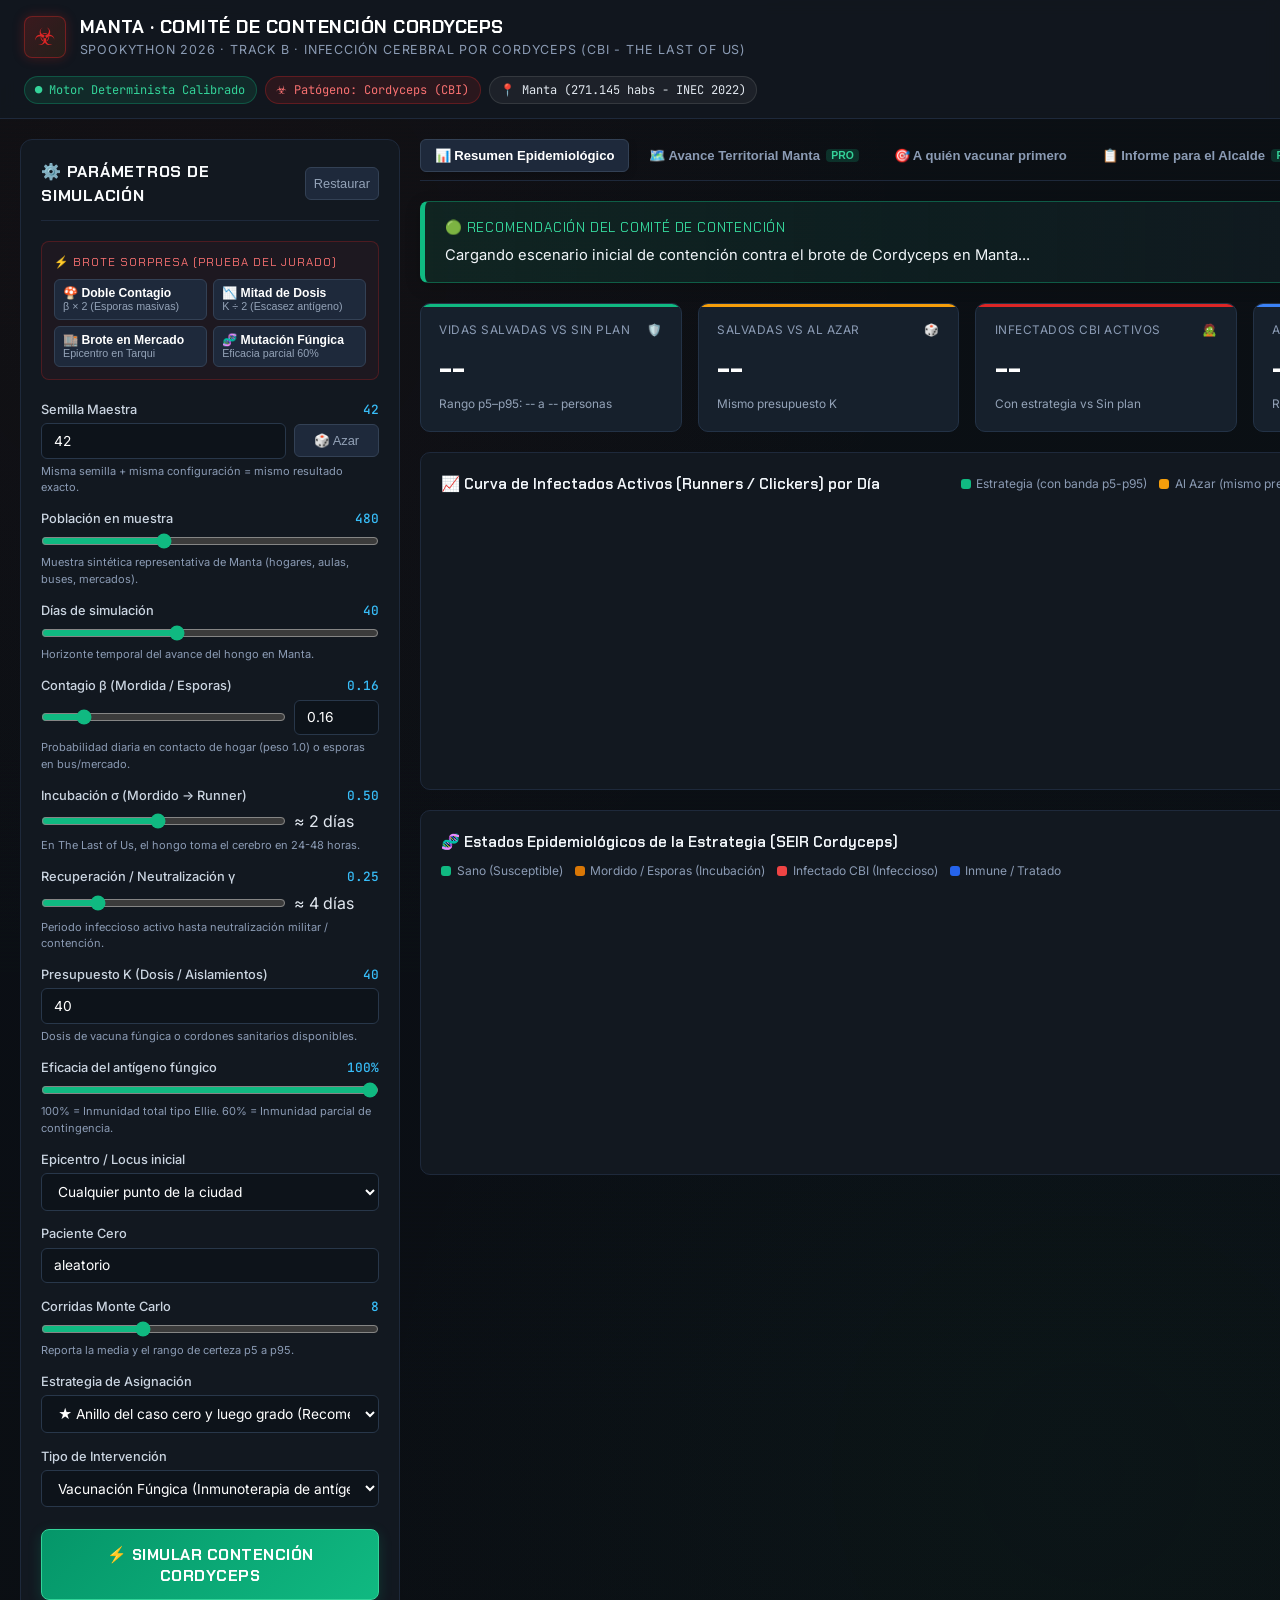
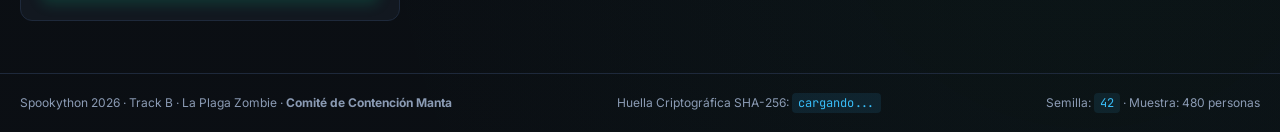
==== src/api/static/index.html @ 4b13400c "UI demo primera versión de UI sin conectar aws" ====
<!DOCTYPE html>
<html lang="es">
<head>
  <meta charset="UTF-8" />
  <meta name="viewport" content="width=device-width, initial-scale=1.0" />
  <title>Comité de Contención Manta — Infección por Cordyceps (The Last of Us)</title>
  <link rel="preconnect" href="https://fonts.googleapis.com">
  <link rel="preconnect" href="https://fonts.gstatic.com" crossorigin>
  <link href="https://fonts.googleapis.com/css2?family=Chakra+Petch:wght@400;600;700&family=Inter:wght@300;400;500;600;700&family=JetBrains+Mono:wght@400;600&display=swap" rel="stylesheet">
  <style>
    :root {
      --bg: #0b0f14;
      --panel: #121820;
      --panel-border: #1e293b;
      --card: #16202c;
      --card-border: #233246;
      --text: #e2e8f0;
      --text-muted: #8b9bb4;
      --accent: #10b981; /* Verde esmeralda de vidas salvadas */
      --accent-glow: rgba(16, 185, 129, 0.2);
      --cordyceps: #dc2626; /* Rojo infección / Clicker */
      --cordyceps-glow: rgba(220, 38, 38, 0.25);
      --spore: #d97706; /* Ámbar esporas / mordido */
      --spore-glow: rgba(217, 119, 6, 0.2);
      --immune: #2563eb; /* Azul inmune / vacuna */
      --gold: #f59e0b;
      --font-sans: 'Inter', -apple-system, BlinkMacSystemFont, 'Segoe UI', Roboto, sans-serif;
      --font-display: 'Chakra Petch', sans-serif;
      --font-mono: 'JetBrains Mono', monospace;
    }

    * { box-sizing: border-box; margin: 0; padding: 0; }
    body {
      background-color: var(--bg);
      color: var(--text);
      font-family: var(--font-sans);
      min-height: 100vh;
      line-height: 1.5;
      background-image: 
        radial-gradient(circle at 15% 15%, rgba(220, 38, 38, 0.04) 0%, transparent 40%),
        radial-gradient(circle at 85% 85%, rgba(16, 185, 129, 0.04) 0%, transparent 40%),
        linear-gradient(rgba(11, 15, 20, 0.95), rgba(11, 15, 20, 0.98)),
        repeating-linear-gradient(0deg, transparent, transparent 2px, rgba(0, 0, 0, 0.15) 2px, rgba(0, 0, 0, 0.15) 4px);
    }

    /* TOP HEADER */
    header.topbar {
      border-bottom: 1px solid var(--panel-border);
      background: rgba(18, 24, 32, 0.9);
      backdrop-filter: blur(8px);
      position: sticky;
      top: 0;
      z-index: 50;
      padding: 0.85rem 1.5rem;
      display: flex;
      flex-wrap: wrap;
      justify-content: space-between;
      align-items: center;
      gap: 1rem;
    }
    .brand {
      display: flex;
      align-items: center;
      gap: 0.85rem;
    }
    .biohazard-badge {
      width: 42px;
      height: 42px;
      background: linear-gradient(135deg, rgba(220, 38, 38, 0.2), rgba(217, 119, 6, 0.1));
      border: 1px solid rgba(220, 38, 38, 0.4);
      border-radius: 8px;
      display: grid;
      place-items: center;
      font-size: 1.5rem;
      color: var(--cordyceps);
      box-shadow: 0 0 12px var(--cordyceps-glow);
    }
    .brand-text h1 {
      font-family: var(--font-display);
      font-size: 1.15rem;
      font-weight: 700;
      letter-spacing: 0.5px;
      color: #fff;
      display: flex;
      align-items: center;
      gap: 0.5rem;
    }
    .brand-text p {
      font-size: 0.78rem;
      color: var(--text-muted);
      text-transform: uppercase;
      letter-spacing: 0.8px;
    }
    .status-tags {
      display: flex;
      gap: 0.5rem;
      align-items: center;
      flex-wrap: wrap;
    }
    .pill {
      font-size: 0.75rem;
      padding: 0.25rem 0.65rem;
      border-radius: 999px;
      background: rgba(255, 255, 255, 0.05);
      border: 1px solid rgba(255, 255, 255, 0.1);
      display: inline-flex;
      align-items: center;
      gap: 0.35rem;
      font-family: var(--font-mono);
    }
    .pill.green {
      background: rgba(16, 185, 129, 0.12);
      border-color: rgba(16, 185, 129, 0.3);
      color: #34d399;
    }
    .pill.red {
      background: rgba(220, 38, 38, 0.12);
      border-color: rgba(220, 38, 38, 0.3);
      color: #f87171;
    }

    /* MAIN APP LAYOUT */
    .app-container {
      max-width: 1540px;
      margin: 0 auto;
      padding: 1.25rem;
      display: grid;
      grid-template-columns: 380px 1fr;
      gap: 1.25rem;
    }
    @media (max-width: 1080px) {
      .app-container { grid-template-columns: 1fr; }
    }

    /* SIDEBAR CONTROLS */
    .sidebar {
      background: var(--panel);
      border: 1px solid var(--panel-border);
      border-radius: 12px;
      padding: 1.25rem;
      display: flex;
      flex-direction: column;
      gap: 1.25rem;
      height: fit-content;
    }
    .panel-header {
      border-bottom: 1px solid var(--panel-border);
      padding-bottom: 0.75rem;
      display: flex;
      justify-content: space-between;
      align-items: center;
    }
    .panel-header h2 {
      font-family: var(--font-display);
      font-size: 1rem;
      text-transform: uppercase;
      letter-spacing: 0.75px;
      color: #f8fafc;
      display: flex;
      align-items: center;
      gap: 0.4rem;
    }
    .surprise-box {
      background: rgba(220, 38, 38, 0.06);
      border: 1px solid rgba(220, 38, 38, 0.25);
      border-radius: 8px;
      padding: 0.75rem;
    }
    .surprise-title {
      font-size: 0.72rem;
      font-family: var(--font-display);
      text-transform: uppercase;
      letter-spacing: 1px;
      color: #f87171;
      margin-bottom: 0.5rem;
      display: flex;
      align-items: center;
      gap: 0.3rem;
    }
    .surprise-grid {
      display: grid;
      grid-template-columns: 1fr 1fr;
      gap: 0.4rem;
    }
    .btn-surprise {
      background: #1e293b;
      border: 1px solid #334155;
      color: #e2e8f0;
      font-size: 0.74rem;
      padding: 0.4rem 0.5rem;
      border-radius: 6px;
      cursor: pointer;
      text-align: left;
      transition: all 0.15s ease;
      display: flex;
      flex-direction: column;
    }
    .btn-surprise strong { color: #fff; font-size: 0.76rem; }
    .btn-surprise span { font-size: 0.67rem; color: #94a3b8; }
    .btn-surprise:hover {
      background: #334155;
      border-color: #f87171;
      transform: translateY(-1px);
    }

    /* FORM FIELDS */
    .field-group {
      display: flex;
      flex-direction: column;
      gap: 0.85rem;
    }
    .field {
      display: flex;
      flex-direction: column;
      gap: 0.25rem;
    }
    .field-label {
      display: flex;
      justify-content: space-between;
      font-size: 0.8rem;
      font-weight: 500;
      color: #cbd5e1;
    }
    .field-label .val {
      font-family: var(--font-mono);
      color: #38bdf8;
      font-size: 0.8rem;
    }
    .field input, .field select {
      background: #0d131a;
      border: 1px solid #28374a;
      color: #fff;
      padding: 0.55rem 0.75rem;
      border-radius: 6px;
      font-size: 0.86rem;
      outline: none;
      transition: border 0.15s ease;
      font-family: inherit;
    }
    .field input:focus, .field select:focus {
      border-color: #38bdf8;
      box-shadow: 0 0 0 2px rgba(56, 189, 248, 0.2);
    }
    .field input[type="range"] {
      padding: 0;
      accent-color: #10b981;
      cursor: pointer;
      background: transparent;
    }
    .field-hint {
      font-size: 0.69rem;
      color: var(--text-muted);
    }
    .row-inputs {
      display: grid;
      grid-template-columns: 1fr 85px;
      gap: 0.5rem;
      align-items: center;
    }

    /* ACTION BUTTONS */
    .actions-bar {
      display: flex;
      flex-direction: column;
      gap: 0.5rem;
      margin-top: 0.5rem;
    }
    .btn-primary {
      background: linear-gradient(135deg, #059669, #10b981);
      border: 1px solid #34d399;
      color: #fff;
      font-family: var(--font-display);
      font-weight: 700;
      font-size: 0.98rem;
      padding: 0.85rem;
      border-radius: 8px;
      cursor: pointer;
      display: flex;
      align-items: center;
      justify-content: center;
      gap: 0.5rem;
      box-shadow: 0 4px 14px var(--accent-glow);
      transition: all 0.2s ease;
      text-transform: uppercase;
      letter-spacing: 0.5px;
    }
    .btn-primary:hover:not(:disabled) {
      filter: brightness(1.1);
      transform: translateY(-1px);
    }
    .btn-primary:disabled {
      opacity: 0.6;
      cursor: not-allowed;
    }
    .btn-secondary {
      background: #1e293b;
      border: 1px solid #334155;
      color: #94a3b8;
      font-size: 0.8rem;
      padding: 0.5rem;
      border-radius: 6px;
      cursor: pointer;
      transition: all 0.15s ease;
    }
    .btn-secondary:hover { background: #334155; color: #fff; }

    /* DASHBOARD CONTENT */
    .dashboard {
      display: flex;
      flex-direction: column;
      gap: 1.25rem;
    }

    /* NAV TABS */
    .tab-bar {
      display: flex;
      gap: 0.35rem;
      border-bottom: 1px solid var(--panel-border);
      padding-bottom: 0.5rem;
      overflow-x: auto;
    }
    .tab-btn {
      background: transparent;
      border: 1px solid transparent;
      color: var(--text-muted);
      font-size: 0.82rem;
      font-weight: 600;
      padding: 0.5rem 0.85rem;
      border-radius: 6px;
      cursor: pointer;
      display: flex;
      align-items: center;
      gap: 0.4rem;
      transition: all 0.15s ease;
      white-space: nowrap;
    }
    .tab-btn:hover { color: #fff; background: rgba(255, 255, 255, 0.04); }
    .tab-btn.active {
      color: #fff;
      background: #1e293b;
      border-color: #334155;
      box-shadow: 0 2px 8px rgba(0, 0, 0, 0.2);
    }
    .badge-sub {
      background: rgba(16, 185, 129, 0.2);
      color: #34d399;
      font-size: 0.65rem;
      padding: 1px 5px;
      border-radius: 4px;
    }

    /* RECOMMENDATION BANNER */
    .recommendation-banner {
      background: linear-gradient(90deg, rgba(16, 185, 129, 0.12), rgba(18, 24, 32, 0.95));
      border: 1px solid rgba(16, 185, 129, 0.4);
      border-left: 5px solid #10b981;
      border-radius: 8px;
      padding: 1rem 1.25rem;
      display: flex;
      flex-direction: column;
      gap: 0.35rem;
      box-shadow: 0 4px 16px rgba(0, 0, 0, 0.2);
    }
    .recommendation-banner.warn {
      background: linear-gradient(90deg, rgba(220, 38, 38, 0.12), rgba(18, 24, 32, 0.95));
      border-color: rgba(220, 38, 38, 0.4);
      border-left-color: #dc2626;
    }
    .recommendation-banner .title {
      font-family: var(--font-display);
      font-size: 0.85rem;
      text-transform: uppercase;
      letter-spacing: 0.8px;
      color: #34d399;
      display: flex;
      align-items: center;
      gap: 0.4rem;
    }
    .recommendation-banner.warn .title { color: #f87171; }
    .recommendation-banner p { font-size: 0.92rem; color: #f1f5f9; }

    /* METRIC CARDS */
    .metrics-grid {
      display: grid;
      grid-template-columns: repeat(auto-fit, minmax(220px, 1fr));
      gap: 1rem;
    }
    .metric-card {
      background: var(--card);
      border: 1px solid var(--card-border);
      border-radius: 10px;
      padding: 1.15rem;
      display: flex;
      flex-direction: column;
      gap: 0.3rem;
      position: relative;
      overflow: hidden;
    }
    .metric-card::before {
      content: "";
      position: absolute;
      top: 0; left: 0; right: 0; height: 3px;
      background: #334155;
    }
    .metric-card.green::before { background: #10b981; }
    .metric-card.gold::before { background: #f59e0b; }
    .metric-card.red::before { background: #dc2626; }
    .metric-card.blue::before { background: #3b82f6; }

    .metric-label {
      font-size: 0.74rem;
      color: var(--text-muted);
      text-transform: uppercase;
      letter-spacing: 0.5px;
      display: flex;
      justify-content: space-between;
    }
    .metric-value {
      font-family: var(--font-display);
      font-size: 1.95rem;
      font-weight: 700;
      color: #fff;
    }
    .metric-sub {
      font-size: 0.74rem;
      color: #94a3b8;
      line-height: 1.4;
    }

    /* CHARTS CONTAINER */
    .chart-panel {
      background: var(--panel);
      border: 1px solid var(--panel-border);
      border-radius: 10px;
      padding: 1.25rem;
      display: flex;
      flex-direction: column;
      gap: 0.85rem;
    }
    .chart-header {
      display: flex;
      justify-content: space-between;
      align-items: center;
      flex-wrap: wrap;
      gap: 0.5rem;
    }
    .chart-title {
      font-family: var(--font-display);
      font-size: 0.95rem;
      font-weight: 600;
      color: #f1f5f9;
      display: flex;
      align-items: center;
      gap: 0.4rem;
    }
    .chart-legend {
      display: flex;
      gap: 0.75rem;
      flex-wrap: wrap;
    }
    .legend-item {
      display: flex;
      align-items: center;
      gap: 0.35rem;
      font-size: 0.75rem;
      color: var(--text-muted);
    }
    .legend-dot {
      width: 10px;
      height: 10px;
      border-radius: 3px;
    }
    .chart-svg-wrap {
      width: 100%;
      height: 260px;
      position: relative;
    }
    svg.epidemic-chart {
      width: 100%;
      height: 100%;
      overflow: visible;
    }

    /* TERRITORIAL MANTA MAP (NIVEL PRO) */
    .territory-grid {
      display: grid;
      grid-template-columns: repeat(auto-fit, minmax(180px, 1fr));
      gap: 0.85rem;
    }
    .barrio-card {
      background: var(--card);
      border: 1px solid var(--card-border);
      border-radius: 8px;
      padding: 0.9rem;
      display: flex;
      flex-direction: column;
      gap: 0.4rem;
      transition: border 0.15s ease;
    }
    .barrio-card.focus {
      border-color: #ef4444;
      background: linear-gradient(135deg, rgba(220, 38, 38, 0.08), var(--card));
    }
    .barrio-name {
      font-family: var(--font-display);
      font-size: 0.95rem;
      font-weight: 700;
      color: #fff;
      display: flex;
      justify-content: space-between;
      align-items: center;
    }
    .risk-badge {
      font-size: 0.65rem;
      padding: 2px 6px;
      border-radius: 4px;
      font-weight: 700;
      text-transform: uppercase;
    }
    .risk-badge.Controlado { background: rgba(16, 185, 129, 0.2); color: #34d399; }
    .risk-badge.Alerta { background: rgba(245, 158, 11, 0.2); color: #fbbf24; }
    .risk-badge.Crítico { background: rgba(220, 38, 38, 0.25); color: #f87171; }
    .barrio-stats {
      font-size: 0.75rem;
      color: var(--text-muted);
      display: flex;
      flex-direction: column;
      gap: 0.2rem;
    }
    .barrio-stats strong { color: #f1f5f9; }

    /* TABLE */
    .table-panel {
      background: var(--panel);
      border: 1px solid var(--panel-border);
      border-radius: 10px;
      padding: 1.25rem;
      overflow-x: auto;
    }
    table.data-table {
      width: 100%;
      border-collapse: collapse;
      font-size: 0.82rem;
      text-align: left;
    }
    table.data-table th {
      padding: 0.6rem 0.75rem;
      color: var(--text-muted);
      border-bottom: 1px solid var(--panel-border);
      font-weight: 600;
      text-transform: uppercase;
      font-size: 0.7rem;
      letter-spacing: 0.5px;
    }
    table.data-table td {
      padding: 0.6rem 0.75rem;
      border-bottom: 1px solid #1a2533;
      color: #cbd5e1;
    }
    table.data-table tr:hover td {
      background: rgba(255, 255, 255, 0.02);
    }
    .badge-role {
      font-size: 0.7rem;
      padding: 2px 7px;
      border-radius: 4px;
      background: #1e293b;
      color: #94a3b8;
    }
    .badge-role.Comerciante { background: rgba(245, 158, 11, 0.15); color: #fbbf24; }
    .badge-role.Estudiante { background: rgba(59, 130, 246, 0.15); color: #60a5fa; }

    /* EXECUTIVE REPORT MEMO (NIVEL PRO) */
    .memo-card {
      background: #0f172a;
      border: 1px solid #334155;
      border-radius: 10px;
      padding: 1.5rem;
      font-family: var(--font-sans);
      display: flex;
      flex-direction: column;
      gap: 1.25rem;
      color: #e2e8f0;
      position: relative;
    }
    .memo-header {
      border-bottom: 2px solid #1e293b;
      padding-bottom: 1rem;
      display: flex;
      justify-content: space-between;
      align-items: flex-start;
      flex-wrap: wrap;
      gap: 1rem;
    }
    .memo-title h3 {
      font-family: var(--font-display);
      font-size: 1.25rem;
      color: #f8fafc;
      letter-spacing: 0.5px;
    }
    .memo-title p {
      font-size: 0.8rem;
      color: #94a3b8;
    }
    .memo-actions {
      display: flex;
      gap: 0.5rem;
    }
    .btn-memo {
      background: #1e293b;
      border: 1px solid #475569;
      color: #f1f5f9;
      font-size: 0.78rem;
      padding: 0.45rem 0.75rem;
      border-radius: 6px;
      cursor: pointer;
      display: inline-flex;
      align-items: center;
      gap: 0.35rem;
      transition: background 0.15s ease;
    }
    .btn-memo:hover { background: #334155; }
    .memo-section {
      display: flex;
      flex-direction: column;
      gap: 0.35rem;
    }
    .memo-section h4 {
      font-size: 0.78rem;
      text-transform: uppercase;
      letter-spacing: 0.8px;
      color: #38bdf8;
      font-weight: 700;
    }
    .memo-section p, .memo-section li {
      font-size: 0.88rem;
      color: #cbd5e1;
      line-height: 1.6;
    }
    .memo-section ul {
      padding-left: 1.25rem;
      display: flex;
      flex-direction: column;
      gap: 0.35rem;
    }

    /* FOOTER */
    footer.app-footer {
      border-top: 1px solid var(--panel-border);
      padding: 1.25rem;
      margin-top: 2rem;
      font-size: 0.75rem;
      color: var(--text-muted);
      display: flex;
      justify-content: space-between;
      flex-wrap: wrap;
      gap: 1rem;
      align-items: center;
    }
    .mono-hash {
      font-family: var(--font-mono);
      color: #38bdf8;
      background: rgba(56, 189, 248, 0.1);
      padding: 2px 6px;
      border-radius: 4px;
    }

    /* LOADING SPINNER */
    .spinner {
      display: inline-block;
      width: 16px;
      height: 16px;
      border: 2px solid rgba(255, 255, 255, 0.3);
      border-radius: 50%;
      border-top-color: #fff;
      animation: spin 0.8s linear infinite;
    }
    @keyframes spin { to { transform: rotate(360deg); } }

    .toast {
      position: fixed;
      bottom: 20px;
      right: 20px;
      background: #10b981;
      color: #fff;
      font-size: 0.82rem;
      padding: 0.6rem 1rem;
      border-radius: 6px;
      box-shadow: 0 4px 12px rgba(0,0,0,0.3);
      z-index: 100;
      opacity: 0;
      transform: translateY(10px);
      transition: all 0.25s ease;
      pointer-events: none;
    }
    .toast.show {
      opacity: 1;
      transform: translateY(0);
    }
  </style>
</head>
<body>

  <!-- TOP BAR -->
  <header class="topbar">
    <div class="brand">
      <div class="biohazard-badge">☣</div>
      <div class="brand-text">
        <h1>MANTA · COMITÉ DE CONTENCIÓN CORDYCEPS</h1>
        <p>Spookython 2026 · Track B · Infección Cerebral por Cordyceps (CBI - The Last of Us)</p>
      </div>
    </div>
    <div class="status-tags">
      <span class="pill green">● Motor Determinista Calibrado</span>
      <span class="pill red">☣ Patógeno: Cordyceps (CBI)</span>
      <span class="pill">📍 Manta (271.145 habs - INEC 2022)</span>
    </div>
  </header>

  <!-- APP CONTAINER -->
  <main class="app-container">

    <!-- SIDEBAR FORM -->
    <aside class="sidebar">
      <div class="panel-header">
        <h2>⚙️ Parámetros de Simulación</h2>
        <button type="button" class="btn-secondary" id="btn-reset" title="Restaurar parámetros iniciales">Restaurar</button>
      </div>

      <!-- SURPRISE PRESETS -->
      <div class="surprise-box">
        <div class="surprise-title">⚡ Brote Sorpresa (Prueba del Jurado)</div>
        <div class="surprise-grid">
          <button type="button" class="btn-surprise" onclick="applySurprise('doble')">
            <strong>🍄 Doble Contagio</strong>
            <span>β × 2 (Esporas masivas)</span>
          </button>
          <button type="button" class="btn-surprise" onclick="applySurprise('mitad')">
            <strong>📉 Mitad de Dosis</strong>
            <span>K ÷ 2 (Escasez antígeno)</span>
          </button>
          <button type="button" class="btn-surprise" onclick="applySurprise('mercado')">
            <strong>🏬 Brote en Mercado</strong>
            <span>Epicentro en Tarqui</span>
          </button>
          <button type="button" class="btn-surprise" onclick="applySurprise('eficacia')">
            <strong>🧬 Mutación Fúngica</strong>
            <span>Eficacia parcial 60%</span>
          </button>
        </div>
      </div>

      <!-- FORM FIELDS -->
      <form id="sim-form" class="field-group">
        <div class="field">
          <div class="field-label">
            <span>Semilla Maestra</span>
            <span class="val" id="val-seed">42</span>
          </div>
          <div class="row-inputs">
            <input type="number" id="input-seed" min="0" max="2147483647" value="42" required />
            <button type="button" class="btn-secondary" onclick="randomSeed()">🎲 Azar</button>
          </div>
          <span class="field-hint">Misma semilla + misma configuración = mismo resultado exacto.</span>
        </div>

        <div class="field">
          <div class="field-label">
            <span>Población en muestra</span>
            <span class="val" id="val-pop">480</span>
          </div>
          <input type="range" id="input-pop" min="80" max="1200" step="20" value="480" />
          <span class="field-hint">Muestra sintética representativa de Manta (hogares, aulas, buses, mercados).</span>
        </div>

        <div class="field">
          <div class="field-label">
            <span>Días de simulación</span>
            <span class="val" id="val-days">40</span>
          </div>
          <input type="range" id="input-days" min="7" max="90" step="1" value="40" />
          <span class="field-hint">Horizonte temporal del avance del hongo en Manta.</span>
        </div>

        <div class="field">
          <div class="field-label">
            <span>Contagio β (Mordida / Esporas)</span>
            <span class="val" id="val-beta">0.16</span>
          </div>
          <div class="row-inputs">
            <input type="range" id="input-beta" min="0.01" max="1.0" step="0.01" value="0.16" />
            <input type="number" id="num-beta" min="0.01" max="1.0" step="0.01" value="0.16" />
          </div>
          <span class="field-hint">Probabilidad diaria en contacto de hogar (peso 1.0) o esporas en bus/mercado.</span>
        </div>

        <div class="field">
          <div class="field-label">
            <span>Incubación σ (Mordido → Runner)</span>
            <span class="val" id="val-sigma">0.50</span>
          </div>
          <div class="row-inputs">
            <input type="range" id="input-sigma" min="0.05" max="1.0" step="0.05" value="0.50" />
            <span class="val" id="calc-incub">≈ 2 días</span>
          </div>
          <span class="field-hint">En The Last of Us, el hongo toma el cerebro en 24-48 horas.</span>
        </div>

        <div class="field">
          <div class="field-label">
            <span>Recuperación / Neutralización γ</span>
            <span class="val" id="val-gamma">0.25</span>
          </div>
          <div class="row-inputs">
            <input type="range" id="input-gamma" min="0.05" max="1.0" step="0.05" value="0.25" />
            <span class="val" id="calc-recup">≈ 4 días</span>
          </div>
          <span class="field-hint">Periodo infeccioso activo hasta neutralización militar / contención.</span>
        </div>

        <div class="field">
          <div class="field-label">
            <span>Presupuesto K (Dosis / Aislamientos)</span>
            <span class="val" id="val-k">40</span>
          </div>
          <input type="number" id="input-k" min="0" max="1200" value="40" />
          <span class="field-hint">Dosis de vacuna fúngica o cordones sanitarios disponibles.</span>
        </div>

        <div class="field">
          <div class="field-label">
            <span>Eficacia del antígeno fúngico</span>
            <span class="val" id="val-efficacy">100%</span>
          </div>
          <input type="range" id="input-efficacy" min="0" max="1.0" step="0.05" value="1.0" />
          <span class="field-hint">100% = Inmunidad total tipo Ellie. 60% = Inmunidad parcial de contingencia.</span>
        </div>

        <div class="field">
          <div class="field-label"><span>Epicentro / Locus inicial</span></div>
          <select id="select-locus">
            <option value="cualquiera">Cualquier punto de la ciudad</option>
            <option value="mercado">Mercado de Tarqui / Los Esteros (Hub comercial)</option>
            <option value="bus">Línea de Bus interparroquial</option>
            <option value="colegio">Unidad Educativa (UE Manta / Tarqui)</option>
            <option value="hogar">Contacto intrafamiliar en un hogar</option>
          </select>
        </div>

        <div class="field">
          <div class="field-label"><span>Paciente Cero</span></div>
          <input type="text" id="input-pz" value="aleatorio" placeholder="aleatorio o ID numérico" />
        </div>

        <div class="field">
          <div class="field-label">
            <span>Corridas Monte Carlo</span>
            <span class="val" id="val-runs">8</span>
          </div>
          <input type="range" id="input-runs" min="1" max="25" step="1" value="8" />
          <span class="field-hint">Reporta la media y el rango de certeza p5 a p95.</span>
        </div>

        <div class="field">
          <div class="field-label"><span>Estrategia de Asignación</span></div>
          <select id="select-criterio">
            <option value="anillo">★ Anillo del caso cero y luego grado (Recomendada)</option>
            <option value="degree">Mayor grado (Comerciantes y conectores clave)</option>
            <option value="puentes">Puentes de transporte y escuelas</option>
            <option value="betweenness">Intermediación (Rutas críticas de paso)</option>
          </select>
        </div>

        <div class="field">
          <div class="field-label"><span>Tipo de Intervención</span></div>
          <select id="select-intervention">
            <option value="vacuna">Vacunación Fúngica (Inmunoterapia de antígeno)</option>
            <option value="cuarentena">Cuarentena ZQ (Cierre de buses, escuelas y mercados)</option>
          </select>
        </div>

        <div class="actions-bar">
          <button type="submit" class="btn-primary" id="btn-submit">
            <span id="btn-text">⚡ Simular Contención Cordyceps</span>
          </button>
        </div>
      </form>
    </aside>

    <!-- DASHBOARD DISPLAY -->
    <section class="dashboard">

      <!-- TABS -->
      <nav class="tab-bar">
        <button class="tab-btn active" onclick="switchTab('tab-kpis')">📊 Resumen Epidemiológico</button>
        <button class="tab-btn" onclick="switchTab('tab-territorial')">🗺️ Avance Territorial Manta <span class="badge-sub">PRO</span></button>
        <button class="tab-btn" onclick="switchTab('tab-priority')">🎯 A quién vacunar primero</button>
        <button class="tab-btn" onclick="switchTab('tab-memo')">📋 Informe para el Alcalde <span class="badge-sub">PRO</span></button>
        <button class="tab-btn" onclick="switchTab('tab-lore')">☣ Biología del Cordyceps</button>
      </nav>

      <!-- RECOMMENDATION BANNER -->
      <div id="recommendation-banner" class="recommendation-banner">
        <div class="title" id="rec-title">🟢 Recomendación del Comité de Contención</div>
        <p id="rec-text">Cargando escenario inicial de contención contra el brote de Cordyceps en Manta...</p>
      </div>

      <!-- TAB 1: KPIS & CHARTS -->
      <div id="tab-kpis" class="tab-content" style="display: flex; flex-direction: column; gap: 1.25rem;">
        
        <!-- 4 IMPACT CARDS -->
        <div class="metrics-grid">
          <div class="metric-card green">
            <div class="metric-label">
              <span>Vidas Salvadas vs Sin Plan</span>
              <span>🛡️</span>
            </div>
            <div class="metric-value" id="kpi-saved-none">--</div>
            <div class="metric-sub" id="kpi-saved-none-sub">Rango p5–p95: -- a -- personas</div>
          </div>

          <div class="metric-card gold">
            <div class="metric-label">
              <span>Salvadas vs Al Azar</span>
              <span>🎲</span>
            </div>
            <div class="metric-value" id="kpi-saved-random">--</div>
            <div class="metric-sub" id="kpi-saved-random-sub">Mismo presupuesto K</div>
          </div>

          <div class="metric-card red">
            <div class="metric-label">
              <span>Infectados CBI Activos</span>
              <span>🧟</span>
            </div>
            <div class="metric-value" id="kpi-attack">--</div>
            <div class="metric-sub" id="kpi-attack-sub">Con estrategia vs Sin plan</div>
          </div>

          <div class="metric-card blue">
            <div class="metric-label">
              <span>Ahorro Económico Neto</span>
              <span>💰</span>
            </div>
            <div class="metric-value" id="kpi-savings">--</div>
            <div class="metric-sub" id="kpi-savings-sub">ROI estimado: --x inversión</div>
          </div>
        </div>

        <!-- MAIN CHART: ZOMBIES / CLICKERS PER DAY -->
        <div class="chart-panel">
          <div class="chart-header">
            <div class="chart-title">
              <span>📈 Curva de Infectados Activos (Runners / Clickers) por Día</span>
            </div>
            <div class="chart-legend" id="chart-legend-infected">
              <div class="legend-item"><span class="legend-dot" style="background:#10b981;"></span> Estrategia (con banda p5-p95)</div>
              <div class="legend-item"><span class="legend-dot" style="background:#f59e0b;"></span> Al Azar (mismo presupuesto)</div>
              <div class="legend-item"><span class="legend-dot" style="background:#ef4444;"></span> Sin Intervención (libre)</div>
            </div>
          </div>
          <div class="chart-svg-wrap">
            <svg id="svg-infected-curve" class="epidemic-chart" viewBox="0 0 800 240" preserveAspectRatio="none"></svg>
          </div>
        </div>

        <!-- SEIR STATE EVOLUTION -->
        <div class="chart-panel">
          <div class="chart-header">
            <div class="chart-title">
              <span>🧬 Estados Epidemiológicos de la Estrategia (SEIR Cordyceps)</span>
            </div>
            <div class="chart-legend">
              <div class="legend-item"><span class="legend-dot" style="background:#10b981;"></span> Sano (Susceptible)</div>
              <div class="legend-item"><span class="legend-dot" style="background:#d97706;"></span> Mordido / Esporas (Incubación)</div>
              <div class="legend-item"><span class="legend-dot" style="background:#ef4444;"></span> Infectado CBI (Infeccioso)</div>
              <div class="legend-item"><span class="legend-dot" style="background:#2563eb;"></span> Inmune / Tratado</div>
            </div>
          </div>
          <div class="chart-svg-wrap">
            <svg id="svg-seir-curve" class="epidemic-chart" viewBox="0 0 800 240" preserveAspectRatio="none"></svg>
          </div>
        </div>
      </div>

      <!-- TAB 2: TERRITORIAL MANTA MAP (NIVEL PRO) -->
      <div id="tab-territorial" class="tab-content" style="display: none; flex-direction: column; gap: 1.25rem;">
        <div class="chart-panel">
          <div class="chart-header">
            <div class="chart-title">
              <span>🗺️ Avance Territorial del Cordyceps en las 5 Parroquias de Manta</span>
            </div>
            <span class="pill green">Datos Censo INEC Manta 2022</span>
          </div>
          <p style="font-size: 0.82rem; color: #94a3b8;">
            El cantón Manta se subdivide en 5 parroquias modeladas. La estrategia de contención prioriza cortar los puentes comerciales que conectan el Mercado de Tarqui con Manta Centro y las parroquias periféricas.
          </p>

          <div class="territory-grid" id="territory-grid">
            <!-- Rendered by JS -->
          </div>
        </div>

        <div class="chart-panel">
          <div class="chart-header">
            <div class="chart-title">
              <span>📊 Casos de Cordyceps por Parroquia: Estrategia vs Inacción</span>
            </div>
          </div>
          <div class="chart-svg-wrap" style="height: 220px;">
            <svg id="svg-territory-bars" class="epidemic-chart" viewBox="0 0 800 220" preserveAspectRatio="none"></svg>
          </div>
        </div>
      </div>

      <!-- TAB 3: A QUIÉN VACUNAR PRIMERO -->
      <div id="tab-priority" class="tab-content" style="display: none; flex-direction: column; gap: 1.25rem;">
        <div class="table-panel">
          <div class="panel-header" style="margin-bottom: 0.75rem;">
            <h2>🎯 Lista de Asignación Prioritaria de Antígeno (Corrida 1)</h2>
            <span class="pill green">✔ 0 personas infectadas o inmunes asignadas</span>
          </div>
          <p style="font-size: 0.8rem; color: #94a3b8; margin-bottom: 1rem;">
            Se protege primero a los contactos directos del paciente cero (hogar y aula/bus) para ahogar el brote. Las dosis restantes se asignan a los comerciantes y hubs de mayor grado que actúan como superpropagadores en Manta.
          </p>
          <table class="data-table">
            <thead>
              <tr>
                <th>ID</th>
                <th>Rol</th>
                <th>Parroquia</th>
                <th>Hogar</th>
                <th>Foco de Mezcla</th>
                <th>Grado (Conexiones)</th>
                <th>Prioridad Asignada</th>
              </tr>
            </thead>
            <tbody id="priority-tbody">
              <!-- Rendered by JS -->
            </tbody>
          </table>
        </div>
      </div>

      <!-- TAB 4: INFORME EJECUTIVO PARA EL ALCALDE (NIVEL PRO) -->
      <div id="tab-memo" class="tab-content" style="display: none;">
        <div class="memo-card">
          <div class="memo-header">
            <div class="memo-title">
              <h3>MEMORANDO OFICIAL: ALCALDÍA DE MANTA</h3>
              <p>Comité Cantonal de Operaciones de Emergencia (COE) · Protocolo de Bioseguridad CBI</p>
            </div>
            <div class="memo-actions">
              <button type="button" class="btn-memo" onclick="copyMemo()">📋 Copiar Texto</button>
              <button type="button" class="btn-memo" onclick="window.print()">🖨️ Imprimir Dictamen</button>
            </div>
          </div>

          <div class="memo-section">
            <h4>1. Destinatario y Objeto</h4>
            <p><strong id="memo-destinatario">Alcalde del Cantón Manta y Miembros del COE Cantonal</strong></p>
            <p><span style="color:#94a3b8;">Asunto:</span> <strong id="memo-asunto">Plan de Respuesta Inmediata ante el Brote de Cordyceps (CBI)</strong></p>
          </div>

          <div class="memo-section">
            <h4>2. Diagnóstico Epidemiológico en Territorio</h4>
            <p id="memo-diagnostico">--</p>
          </div>

          <div class="memo-section">
            <h4>3. Evaluación de Impacto y Vidas Salvadas</h4>
            <p id="memo-impacto">--</p>
          </div>

          <div class="memo-section">
            <h4>4. Análisis de Costo-Beneficio y Presupuesto Municipal</h4>
            <p id="memo-financiero">--</p>
          </div>

          <div class="memo-section">
            <h4>5. Directrices Operativas Inmediatas</h4>
            <ul id="memo-directrices">
              <!-- Rendered by JS -->
            </ul>
          </div>

          <div class="memo-section">
            <h4>6. Conclusión Técnica del Comité</h4>
            <p id="memo-conclusion">--</p>
          </div>
        </div>
      </div>

      <!-- TAB 5: LORE & JUSTIFICACIÓN CORDYCEPS -->
      <div id="tab-lore" class="tab-content" style="display: none; flex-direction: column; gap: 1.25rem;">
        <div class="chart-panel">
          <div class="chart-header">
            <div class="chart-title">
              <span>☣ Ficha Biológica: Infección Cerebral por Cordyceps (The Last of Us - CBI)</span>
            </div>
          </div>
          <div style="font-size: 0.86rem; color: #cbd5e1; display: flex; flex-direction: column; gap: 0.75rem; line-height: 1.6;">
            <p>
              <strong>El Patógeno:</strong> Se trata de una mutación del hongo <em>Ophiocordyceps unilateralis</em> adaptada a mamíferos. A diferencia de un virus común, el hongo crece físicamente alrededor del sistema nervioso central del huésped hasta tomar el control de sus funciones motoras y de supervivencia.
            </p>
            <p>
              <strong>Vectores en el Cantón Manta:</strong> 
              En la ciudad de Manta, la propagación se da por dos mecanismos modelados en el grafo:
            </p>
            <ul style="padding-left: 1.5rem; display: flex; flex-direction: column; gap: 0.35rem;">
              <li><strong>Mordeduras y Arañazos (Contacto directísimo):</strong> Peso 1.0 en hogares. Cuando un miembro de la familia es mordido, el contacto estrecho genera el contagio primario.</li>
              <li><strong>Esporas Fúngicas en Espacios Cerrados:</strong> Peso ajustado en buses urbanos de Manta, aulas cerradas de colegios (UE Manta, Tarqui) y bodegas densas del Mercado Central y de Tarqui.</li>
            </ul>
            <p>
              <strong>Cronología de Infección (Parámetros Calibrados):</strong>
            </p>
            <ul style="padding-left: 1.5rem; display: flex; flex-direction: column; gap: 0.35rem;">
              <li><strong>Fase Latente (Mordido / Esporas, σ = 0.50):</strong> El hongo se expande hacia el cerebro durante ~2 días sin manifestaciones agresivas externas aún (no infeccioso).</li>
              <li><strong>Fase Activa (Runners / Clickers, γ = 0.25):</strong> El sujeto pierde la conciencia humana, ataca frenéticamente y expulsa esporas durante una media de ~4 días hasta su neutralización o aislamiento por fuerzas del Comité.</li>
              <li><strong>Inmunoterapia / Vacunación Fúngica:</strong> Sintetizada a partir de anticuerpos y antígenos fúngicos (similar a la inmunidad de Ellie). Administrada el Día 0 a las personas sanas del anillo de contacto, previniendo la fijación del micelio cerebral.</li>
            </ul>
            <p>
              <strong>Por qué la estrategia en anillo supera al azar:</strong>
              El hongo Cordyceps se mueve por cadenas de proximidad. Vacunar al azar deja desprotegido el núcleo familiar del infectado, permitiendo que el brote escape hacia el mercado de Tarqui. El algoritmo de anillo y grado sella primero a la familia y a los contactos inmediatos del paciente cero, extinguiendo el foco antes de que genere esporas masivas.
            </p>
          </div>
        </div>
      </div>

    </section>
  </main>

  <!-- TOAST NOTIFICATION -->
  <div id="toast" class="toast">Mensaje</div>

  <!-- APP FOOTER -->
  <footer class="app-footer">
    <div>
      <span>Spookython 2026 · Track B · La Plaga Zombie · </span>
      <strong>Comité de Contención Manta</strong>
    </div>
    <div>
      <span>Huella Criptográfica SHA-256: </span>
      <span class="mono-hash" id="footer-huella">cargando...</span>
    </div>
    <div>
      <span>Semilla: <span class="mono-hash" id="footer-seed">42</span> · Muestra: <span id="footer-pop">480</span> personas</span>
    </div>
  </footer>

  <!-- JAVASCRIPT LOGIC -->
  <script>
    let currentResult = null;
    let loading = false;

    const DOM = {
      form: document.getElementById('sim-form'),
      btnSubmit: document.getElementById('btn-submit'),
      btnText: document.getElementById('btn-text'),
      btnReset: document.getElementById('btn-reset'),
      toast: document.getElementById('toast'),

      // Inputs
      seed: document.getElementById('input-seed'),
      valSeed: document.getElementById('val-seed'),
      pop: document.getElementById('input-pop'),
      valPop: document.getElementById('val-pop'),
      days: document.getElementById('input-days'),
      valDays: document.getElementById('val-days'),
      beta: document.getElementById('input-beta'),
      numBeta: document.getElementById('num-beta'),
      valBeta: document.getElementById('val-beta'),
      sigma: document.getElementById('input-sigma'),
      valSigma: document.getElementById('val-sigma'),
      calcIncub: document.getElementById('calc-incub'),
      gamma: document.getElementById('input-gamma'),
      valGamma: document.getElementById('val-gamma'),
      calcRecup: document.getElementById('calc-recup'),
      k: document.getElementById('input-k'),
      valK: document.getElementById('val-k'),
      efficacy: document.getElementById('input-efficacy'),
      valEfficacy: document.getElementById('val-efficacy'),
      locus: document.getElementById('select-locus'),
      pz: document.getElementById('input-pz'),
      runs: document.getElementById('input-runs'),
      valRuns: document.getElementById('val-runs'),
      criterio: document.getElementById('select-criterio'),
      intervention: document.getElementById('select-intervention'),

      // Dashboard
      recBanner: document.getElementById('recommendation-banner'),
      recTitle: document.getElementById('rec-title'),
      recText: document.getElementById('rec-text'),
      kpiSavedNone: document.getElementById('kpi-saved-none'),
      kpiSavedNoneSub: document.getElementById('kpi-saved-none-sub'),
      kpiSavedRandom: document.getElementById('kpi-saved-random'),
      kpiSavedRandomSub: document.getElementById('kpi-saved-random-sub'),
      kpiAttack: document.getElementById('kpi-attack'),
      kpiAttackSub: document.getElementById('kpi-attack-sub'),
      kpiSavings: document.getElementById('kpi-savings'),
      kpiSavingsSub: document.getElementById('kpi-savings-sub'),

      // SVGs
      svgInfected: document.getElementById('svg-infected-curve'),
      svgSEIR: document.getElementById('svg-seir-curve'),
      svgTerritoryBars: document.getElementById('svg-territory-bars'),
      territoryGrid: document.getElementById('territory-grid'),
      priorityTbody: document.getElementById('priority-tbody'),

      // Memo
      memoDest: document.getElementById('memo-destinatario'),
      memoAsunto: document.getElementById('memo-asunto'),
      memoDiag: document.getElementById('memo-diagnostico'),
      memoImp: document.getElementById('memo-impacto'),
      memoFin: document.getElementById('memo-financiero'),
      memoDir: document.getElementById('memo-directrices'),
      memoConcl: document.getElementById('memo-conclusion'),

      // Footer
      footerHuella: document.getElementById('footer-huella'),
      footerSeed: document.getElementById('footer-seed'),
      footerPop: document.getElementById('footer-pop'),
    };

    // SYNC INPUT LABELS
    function bindSync() {
      DOM.seed.addEventListener('input', e => DOM.valSeed.textContent = e.target.value);
      DOM.pop.addEventListener('input', e => DOM.valPop.textContent = e.target.value);
      DOM.days.addEventListener('input', e => DOM.valDays.textContent = e.target.value);
      DOM.beta.addEventListener('input', e => {
        DOM.valBeta.textContent = Number(e.target.value).toFixed(2);
        DOM.numBeta.value = e.target.value;
      });
      DOM.numBeta.addEventListener('input', e => {
        DOM.valBeta.textContent = Number(e.target.value).toFixed(2);
        DOM.beta.value = e.target.value;
      });
      DOM.sigma.addEventListener('input', e => {
        const v = Number(e.target.value);
        DOM.valSigma.textContent = v.toFixed(2);
        DOM.calcIncub.textContent = `≈ ${(1/v).toFixed(1)} días`;
      });
      DOM.gamma.addEventListener('input', e => {
        const v = Number(e.target.value);
        DOM.valGamma.textContent = v.toFixed(2);
        DOM.calcRecup.textContent = `≈ ${(1/v).toFixed(1)} días`;
      });
      DOM.k.addEventListener('input', e => DOM.valK.textContent = e.target.value);
      DOM.efficacy.addEventListener('input', e => {
        DOM.valEfficacy.textContent = `${Math.round(Number(e.target.value)*100)}%`;
      });
      DOM.runs.addEventListener('input', e => DOM.valRuns.textContent = e.target.value);
    }

    function showToast(msg) {
      DOM.toast.textContent = msg;
      DOM.toast.classList.add('show');
      setTimeout(() => DOM.toast.classList.remove('show'), 3000);
    }

    function getFormData() {
      return {
        seed: Number(DOM.seed.value),
        population: Number(DOM.pop.value),
        days: Number(DOM.days.value),
        beta: Number(DOM.beta.value),
        sigma: Number(DOM.sigma.value),
        gamma: Number(DOM.gamma.value),
        vaccines: Number(DOM.k.value),
        vaccine_efficacy: Number(DOM.efficacy.value),
        locus: DOM.locus.value,
        patient_zero: DOM.pz.value.trim() || "aleatorio",
        n_runs: Number(DOM.runs.value),
        criterio: DOM.criterio.value,
        intervention: DOM.intervention.value
      };
    }

    function setFormData(data) {
      if (data.seed !== undefined) { DOM.seed.value = data.seed; DOM.valSeed.textContent = data.seed; }
      if (data.population !== undefined) { DOM.pop.value = data.population; DOM.valPop.textContent = data.population; }
      if (data.days !== undefined) { DOM.days.value = data.days; DOM.valDays.textContent = data.days; }
      if (data.beta !== undefined) {
        DOM.beta.value = data.beta;
        DOM.numBeta.value = data.beta;
        DOM.valBeta.textContent = Number(data.beta).toFixed(2);
      }
      if (data.sigma !== undefined) {
        DOM.sigma.value = data.sigma;
        DOM.valSigma.textContent = Number(data.sigma).toFixed(2);
        DOM.calcIncub.textContent = `≈ ${(1/data.sigma).toFixed(1)} días`;
      }
      if (data.gamma !== undefined) {
        DOM.gamma.value = data.gamma;
        DOM.valGamma.textContent = Number(data.gamma).toFixed(2);
        DOM.calcRecup.textContent = `≈ ${(1/data.gamma).toFixed(1)} días`;
      }
      if (data.vaccines !== undefined) { DOM.k.value = data.vaccines; DOM.valK.textContent = data.vaccines; }
      if (data.vaccine_efficacy !== undefined) {
        DOM.efficacy.value = data.vaccine_efficacy;
        DOM.valEfficacy.textContent = `${Math.round(data.vaccine_efficacy * 100)}%`;
      }
      if (data.locus !== undefined) DOM.locus.value = data.locus;
      if (data.patient_zero !== undefined) DOM.pz.value = data.patient_zero;
      if (data.n_runs !== undefined) { DOM.runs.value = data.n_runs; DOM.valRuns.textContent = data.n_runs; }
      if (data.criterio !== undefined) DOM.criterio.value = data.criterio;
      if (data.intervention !== undefined) DOM.intervention.value = data.intervention;
    }

    async function runSimulation(params) {
      loading = true;
      DOM.btnSubmit.disabled = true;
      DOM.btnText.innerHTML = `<span class="spinner"></span> Simulando Monte Carlo...`;

      try {
        const res = await fetch('/simulate', {
          method: 'POST',
          headers: { 'Content-Type': 'application/json' },
          body: JSON.stringify(params)
        });
        if (!res.ok) {
          const err = await res.json();
          throw new Error(err.detail || 'Error al ejecutar la simulación.');
        }
        const data = await res.json();
        currentResult = data;
        renderDashboard(data);
        showToast('✔ Simulación completada con éxito');
      } catch (err) {
        alert('Error: ' + err.message);
      } finally {
        loading = false;
        DOM.btnSubmit.disabled = false;
        DOM.btnText.textContent = '⚡ Simular Contención Cordyceps';
      }
    }

    function renderDashboard(data) {
      const { comparacion, estrategias, recomendacion, huella, red, params, economia, territorial, informe_ejecutivo, muestra_prioridad } = data;

      // RECOMMENDATION
      const saved = comparacion.salvados_vs_nada_media;
      DOM.recBanner.className = saved > 0 ? 'recommendation-banner' : 'recommendation-banner warn';
      DOM.recTitle.textContent = saved > 0 ? '🟢 Dictamen Favorable del Comité' : '🔴 Advertencia: Estrategia Insuficiente';
      DOM.recText.textContent = recomendacion;

      // IMPACT CARDS
      DOM.kpiSavedNone.textContent = Math.round(saved);
      DOM.kpiSavedNoneSub.textContent = `p5–p95: ${Math.round(comparacion.salvados_vs_nada_p05)} a ${Math.round(comparacion.salvados_vs_nada_p95)} · -${Math.round(comparacion.reduccion_vs_nada * 100)}% contagios`;

      DOM.kpiSavedRandom.textContent = Math.round(comparacion.salvados_vs_azar_media);
      DOM.kpiSavedRandomSub.textContent = `Gana en ${comparacion.corridas_mejor_que_azar}/${comparacion.corridas} corridas vs azar`;

      const stratInfected = estrategias.estrategia.incidencia_media;
      DOM.kpiAttack.textContent = Math.round(stratInfected);
      DOM.kpiAttackSub.textContent = `Sin plan: ${Math.round(estrategias.nada.incidencia_media)} · Al azar: ${Math.round(estrategias.azar.incidencia_media)}`;

      if (economia) {
        DOM.kpiSavings.textContent = `$${Math.round(economia.ahorro_vs_nada).toLocaleString('es-EC')}`;
        DOM.kpiSavingsSub.textContent = `ROI ${economia.roi_estimado}x · Inv: $${Math.round(economia.inversion_intervencion)}`;
      }

      // RENDER CHARTS
      renderInfectedChart(data);
      renderSEIRChart(data);

      // TERRITORIAL (NIVEL PRO)
      if (territorial && territorial.barrios) {
        renderTerritory(territorial.barrios);
        renderTerritoryBars(territorial.barrios);
      }

      // PRIORITY TABLE
      renderPriorityTable(muestra_prioridad || []);

      // MEMORANDO (NIVEL PRO)
      if (informe_ejecutivo) {
        DOM.memoDest.textContent = informe_ejecutivo.destinatario;
        DOM.memoAsunto.textContent = informe_ejecutivo.asunto;
        DOM.memoDiag.textContent = informe_ejecutivo.diagnostico;
        DOM.memoImp.textContent = informe_ejecutivo.impacto_estrategia;
        DOM.memoFin.textContent = informe_ejecutivo.analisis_financiero;
        DOM.memoConcl.textContent = informe_ejecutivo.conclusion;
        DOM.memoDir.innerHTML = informe_ejecutivo.directrices_inmediatas.map(d => `<li>${d}</li>`).join('');
      }

      // FOOTER
      DOM.footerHuella.textContent = huella;
      DOM.footerSeed.textContent = params.seed;
      DOM.footerPop.textContent = red.poblacion;
    }

    // DRAW MAIN INFECTED CURVE WITH CONFIDENCE BAND
    function renderInfectedChart(data) {
      const svg = DOM.svgInfected;
      const days = data.dias;
      const stratI = data.estrategias.estrategia.curvas.I;
      const randI = data.estrategias.azar.curvas.I;
      const noneI = data.estrategias.nada.curvas.I;
      const p05 = data.estrategias.estrategia.zombies_p05;
      const p95 = data.estrategias.estrategia.zombies_p95;

      const maxVal = Math.max(10, ...noneI, ...stratI, ...randI, ...p95) * 1.08;
      const W = 800, H = 240, padL = 40, padR = 20, padT = 20, padB = 30;
      const plotW = W - padL - padR;
      const plotH = H - padT - padB;

      function getX(i) { return padL + (i / (days.length - 1)) * plotW; }
      function getY(v) { return padT + plotH - (v / maxVal) * plotH; }

      // Generate paths
      let pathStrat = '', pathRand = '', pathNone = '';
      let bandUpper = [], bandLower = [];

      for (let i = 0; i < days.length; i++) {
        const x = getX(i);
        const yS = getY(stratI[i]);
        const yR = getY(randI[i]);
        const yN = getY(noneI[i]);
        const y05 = getY(p05[i]);
        const y95 = getY(p95[i]);

        pathStrat += (i === 0 ? `M ${x} ${yS}` : ` L ${x} ${yS}`);
        pathRand += (i === 0 ? `M ${x} ${yR}` : ` L ${x} ${yR}`);
        pathNone += (i === 0 ? `M ${x} ${yN}` : ` L ${x} ${yN}`);

        bandUpper.push(`${x},${y95}`);
        bandLower.unshift(`${x},${y05}`);
      }
      const bandPoly = `M ${bandUpper.join(' L ')} L ${bandLower.join(' L ')} Z`;

      // Build grid & labels
      let gridLines = '';
      for (let step = 0; step <= 4; step++) {
        const yVal = Math.round((maxVal / 4) * step);
        const yPos = getY(yVal);
        gridLines += `
          <line x1="${padL}" y1="${yPos}" x2="${W - padR}" y2="${yPos}" stroke="#1e293b" stroke-dasharray="3,3" />
          <text x="${padL - 8}" y="${yPos + 4}" fill="#64748b" font-size="10" text-anchor="end">${yVal}</text>
        `;
      }
      gridLines += `
        <line x1="${padL}" y1="${padT + plotH}" x2="${W - padR}" y2="${padT + plotH}" stroke="#334155" />
        <line x1="${padL}" y1="${padT}" x2="${padL}" y2="${padT + plotH}" stroke="#334155" />
      `;

      svg.innerHTML = `
        ${gridLines}
        <!-- Confidence Band p5-p95 -->
        <path d="${bandPoly}" fill="rgba(16, 185, 129, 0.15)" stroke="none" />
        <!-- Curves -->
        <path d="${pathNone}" fill="none" stroke="#ef4444" stroke-width="2.5" />
        <path d="${pathRand}" fill="none" stroke="#f59e0b" stroke-width="2" stroke-dasharray="4,3" />
        <path d="${pathStrat}" fill="none" stroke="#10b981" stroke-width="3" />
      `;
    }

    // DRAW SEIR CURVES
    function renderSEIRChart(data) {
      const svg = DOM.svgSEIR;
      const days = data.dias;
      const S = data.estrategias.estrategia.curvas.S;
      const E = data.estrategias.estrategia.curvas.E;
      const I = data.estrategias.estrategia.curvas.I;
      const R = data.estrategias.estrategia.curvas.R;

      const maxVal = data.red.poblacion * 1.05;
      const W = 800, H = 240, padL = 40, padR = 20, padT = 20, padB = 30;
      const plotW = W - padL - padR;
      const plotH = H - padT - padB;

      function getX(i) { return padL + (i / (days.length - 1)) * plotW; }
      function getY(v) { return padT + plotH - (v / maxVal) * plotH; }

      let pS = '', pE = '', pI = '', pR = '';
      for (let i = 0; i < days.length; i++) {
        const x = getX(i);
        pS += (i === 0 ? `M ${x} ${getY(S[i])}` : ` L ${x} ${getY(S[i])}`);
        pE += (i === 0 ? `M ${x} ${getY(E[i])}` : ` L ${x} ${getY(E[i])}`);
        pI += (i === 0 ? `M ${x} ${getY(I[i])}` : ` L ${x} ${getY(I[i])}`);
        pR += (i === 0 ? `M ${x} ${getY(R[i])}` : ` L ${x} ${getY(R[i])}`);
      }

      let gridLines = '';
      for (let step = 0; step <= 4; step++) {
        const yVal = Math.round((maxVal / 4) * step);
        const yPos = getY(yVal);
        gridLines += `
          <line x1="${padL}" y1="${yPos}" x2="${W - padR}" y2="${yPos}" stroke="#1e293b" stroke-dasharray="3,3" />
          <text x="${padL - 8}" y="${yPos + 4}" fill="#64748b" font-size="10" text-anchor="end">${yVal}</text>
        `;
      }

      svg.innerHTML = `
        ${gridLines}
        <path d="${pS}" fill="none" stroke="#10b981" stroke-width="2.5" />
        <path d="${pE}" fill="none" stroke="#d97706" stroke-width="2.5" />
        <path d="${pI}" fill="none" stroke="#ef4444" stroke-width="2.5" />
        <path d="${pR}" fill="none" stroke="#2563eb" stroke-width="2.5" />
      `;
    }

    // RENDER TERRITORIAL CARDS
    function renderTerritory(barrios) {
      DOM.territoryGrid.innerHTML = barrios.map(b => {
        const isTarqui = b.nombre === 'Tarqui';
        return `
          <div class="barrio-card ${isTarqui ? 'focus' : ''}">
            <div class="barrio-name">
              <span>${b.nombre}</span>
              <span class="risk-badge ${b.nivel_riesgo}">${b.nivel_riesgo}</span>
            </div>
            <div class="barrio-stats">
              <div>Población muestra: <strong>${b.poblacion}</strong></div>
              <div>Infectados c/Plan: <strong style="color:${b.infectados_estrategia > 0 ? '#f87171' : '#34d399'}">${Math.round(b.infectados_estrategia)}</strong></div>
              <div>Infectados s/Plan: <strong style="color:#ef4444">${Math.round(b.infectados_nada)}</strong></div>
              <div>Vidas Salvadas: <strong style="color:#34d399">+${Math.round(b.salvados)}</strong></div>
              <div>Tasa de Ataque: <strong>${(b.tasa_ataque * 100).toFixed(1)}%</strong></div>
            </div>
          </div>
        `;
      }).join('');
    }

    // RENDER TERRITORIAL BARS
    function renderTerritoryBars(barrios) {
      const svg = DOM.svgTerritoryBars;
      const W = 800, H = 220, padL = 60, padR = 20, padT = 20, padB = 40;
      const plotW = W - padL - padR;
      const plotH = H - padT - padB;

      const maxVal = Math.max(10, ...barrios.map(b => b.infectados_nada)) * 1.15;
      const groupW = plotW / barrios.length;
      const barW = groupW * 0.32;

      let svgContent = `
        <line x1="${padL}" y1="${padT + plotH}" x2="${W - padR}" y2="${padT + plotH}" stroke="#334155" />
      `;

      barrios.forEach((b, idx) => {
        const xCenter = padL + idx * groupW + groupW / 2;
        const xNada = xCenter - barW - 2;
        const xStrat = xCenter + 2;

        const hNada = (b.infectados_nada / maxVal) * plotH;
        const hStrat = (b.infectados_estrategia / maxVal) * plotH;

        const yNada = padT + plotH - hNada;
        const yStrat = padT + plotH - hStrat;

        svgContent += `
          <!-- Sin Plan (Rojo) -->
          <rect x="${xNada}" y="${yNada}" width="${barW}" height="${hNada}" fill="#ef4444" rx="3" />
          <text x="${xNada + barW/2}" y="${yNada - 5}" fill="#ef4444" font-size="10" text-anchor="middle" font-weight="600">${Math.round(b.infectados_nada)}</text>

          <!-- Estrategia (Verde) -->
          <rect x="${xStrat}" y="${yStrat}" width="${barW}" height="${hStrat}" fill="#10b981" rx="3" />
          <text x="${xStrat + barW/2}" y="${yStrat - 5}" fill="#10b981" font-size="10" text-anchor="middle" font-weight="600">${Math.round(b.infectados_estrategia)}</text>

          <!-- Label -->
          <text x="${xCenter}" y="${padT + plotH + 20}" fill="#cbd5e1" font-size="11" text-anchor="middle" font-family="'Chakra Petch', sans-serif">${b.nombre}</text>
        `;
      });

      svg.innerHTML = svgContent;
    }

    // RENDER PRIORITY TABLE
    function renderPriorityTable(nodes) {
      if (!nodes.length) {
        DOM.priorityTbody.innerHTML = `<tr><td colspan="7" style="text-align:center; color:#94a3b8;">No hay nodos seleccionados.</td></tr>`;
        return;
      }
      DOM.priorityTbody.innerHTML = nodes.map((n, idx) => `
        <tr>
          <td><strong style="color:#38bdf8;">#${n.id}</strong></td>
          <td><span class="badge-role ${n.rol}">${n.rol}</span></td>
          <td>${n.barrio}</td>
          <td>Hogar #${n.hogar}</td>
          <td>${n.colegio || n.bus || n.mercado || 'Comunitario'}</td>
          <td><strong>${n.grado}</strong></td>
          <td><span class="pill green">Prioridad #${idx + 1}</span></td>
        </tr>
      `).join('');
    }

    // TAB SWITCHING
    function switchTab(tabId) {
      document.querySelectorAll('.tab-content').forEach(el => el.style.display = 'none');
      document.querySelectorAll('.tab-btn').forEach(btn => btn.classList.remove('active'));
      const activeContent = document.getElementById(tabId);
      if (activeContent) {
        activeContent.style.display = 'flex';
      }
      const matchingBtn = Array.from(document.querySelectorAll('.tab-btn')).find(b => b.getAttribute('onclick')?.includes(tabId));
      if (matchingBtn) matchingBtn.classList.add('active');
    }

    // SURPRISE PRESETS
    function applySurprise(kind) {
      const data = getFormData();
      if (kind === 'doble') {
        data.beta = Math.min(1.0, Math.round(data.beta * 2 * 100) / 100);
        showToast('☣ Brote de Esporas Masivo activado: Doble contagio β');
      } else if (kind === 'mitad') {
        data.vaccines = Math.max(0, Math.floor(data.vaccines / 2));
        showToast('📉 Escasez Crítica: Mitad de dosis K');
      } else if (kind === 'mercado') {
        data.locus = 'mercado';
        showToast('🏬 Brote Focalizado: Epicentro en Mercado Tarqui');
      } else if (kind === 'eficacia') {
        data.vaccine_efficacy = 0.60;
        showToast('🧬 Mutación Fúngica: Eficacia parcial al 60%');
      }
      setFormData(data);
      void runSimulation(data);
    }

    function randomSeed() {
      const s = Math.floor(Math.random() * 100000);
      DOM.seed.value = s;
      DOM.valSeed.textContent = s;
      void runSimulation(getFormData());
    }

    function copyMemo() {
      if (!currentResult || !currentResult.informe_ejecutivo) return;
      const inf = currentResult.informe_ejecutivo;
      const text = `
======================================================================
MEMORANDO OFICIAL: ALCALDÍA DE MANTA - COE CANTONAL
${inf.asunto}
======================================================================
DESTINATARIO: ${inf.destinatario}

1. DIAGNÓSTICO:
${inf.diagnostico}

2. EVALUACIÓN DE IMPACTO:
${inf.impacto_estrategia}

3. ANÁLISIS DE COSTO-BENEFICIO:
${inf.analisis_financiero}

4. DIRECTRICES OPERATIVAS:
${inf.directrices_inmediatas.join('\n')}

5. CONCLUSIÓN TÉCNICA:
${inf.conclusion}
======================================================================
Huella SHA-256: ${currentResult.huella}
      `.trim();

      navigator.clipboard.writeText(text).then(() => {
        showToast('📋 Informe copiado al portapapeles');
      });
    }

    // INITIALIZATION
    window.addEventListener('DOMContentLoaded', () => {
      bindSync();
      DOM.form.addEventListener('submit', e => {
        e.preventDefault();
        void runSimulation(getFormData());
      });
      DOM.btnReset.addEventListener('click', () => {
        setFormData({
          seed: 42,
          population: 480,
          days: 40,
          beta: 0.16,
          sigma: 0.50,
          gamma: 0.25,
          vaccines: 40,
          vaccine_efficacy: 1.0,
          locus: 'cualquiera',
          patient_zero: 'aleatorio',
          n_runs: 8,
          criterio: 'anillo',
          intervention: 'vacuna'
        });
        void runSimulation(getFormData());
      });

      // Run initial default scenario
      void runSimulation(getFormData());
    });
  </script>
</body>
</html>
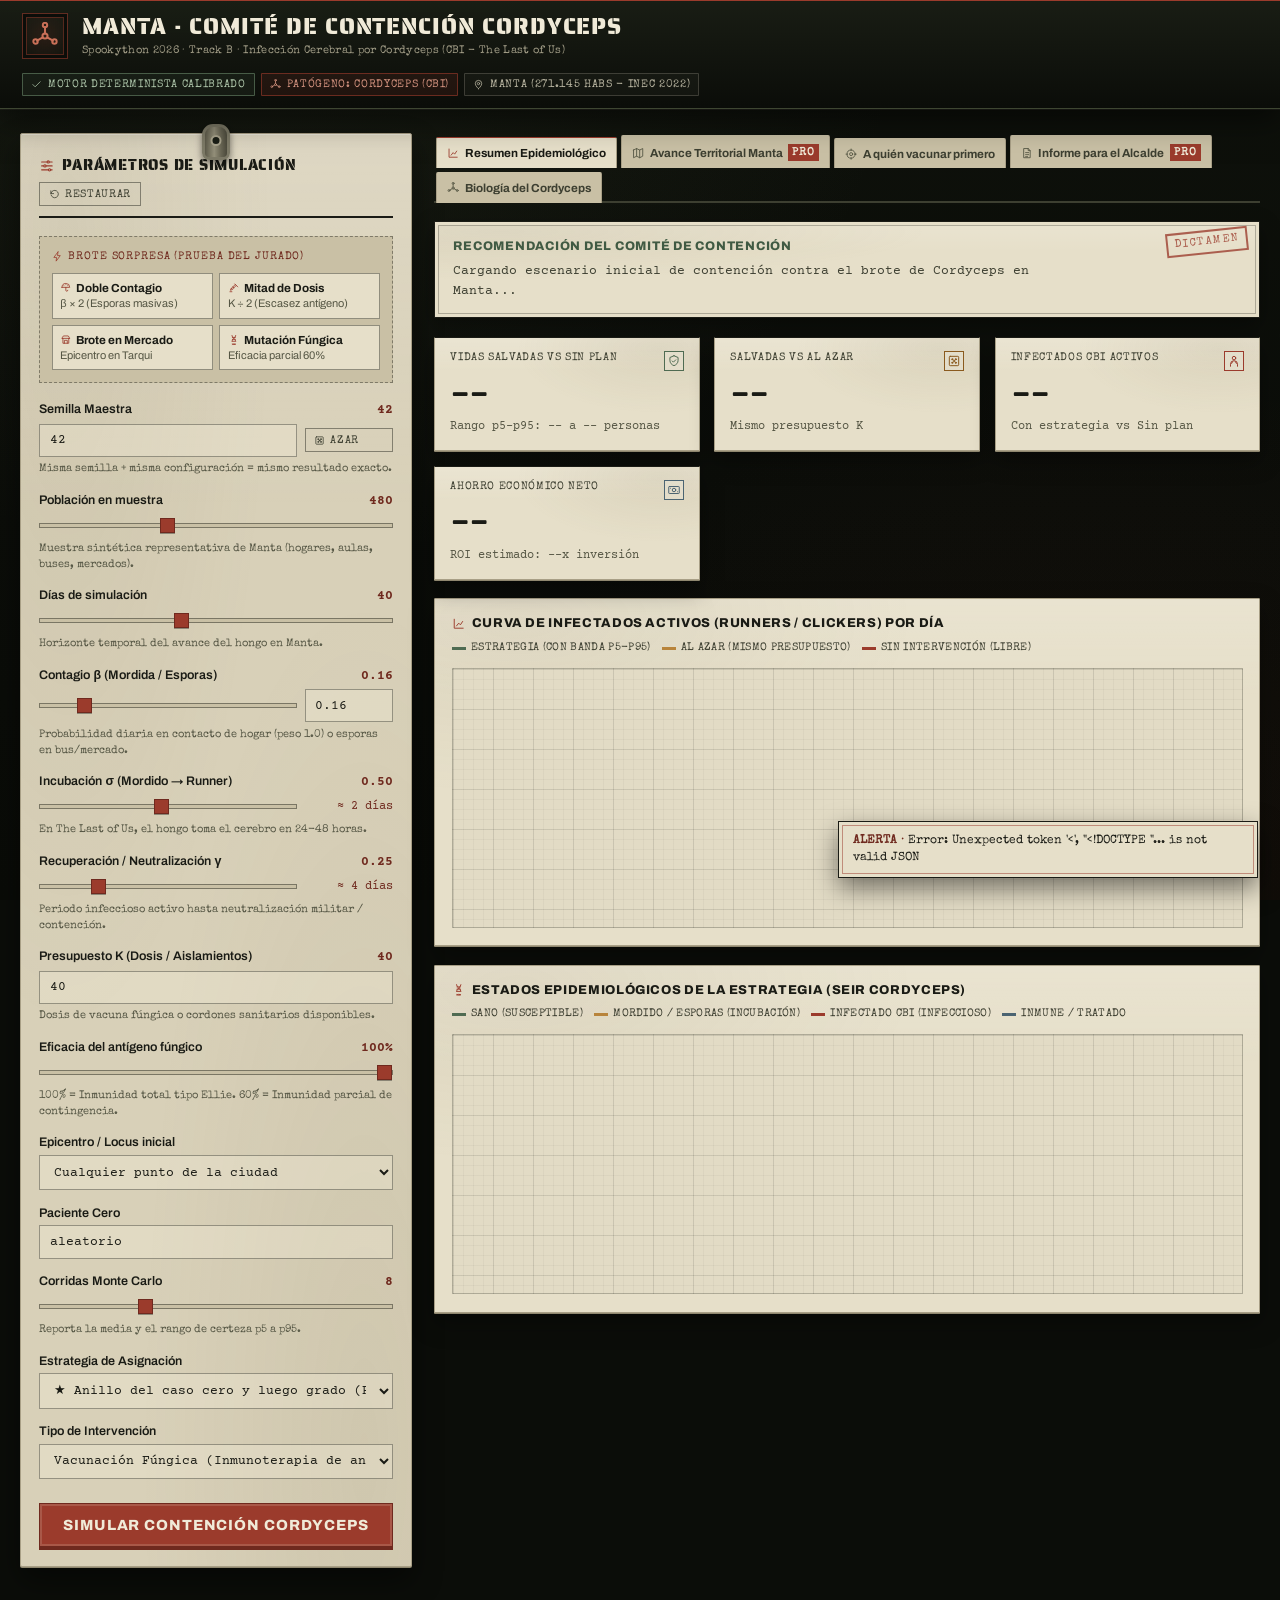
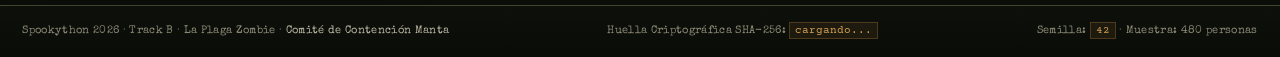
==== commit 244a0bd2: "UI: rediseño "expediente de contención" + mapa territorial 3D Se cambió el diseño de la página con u" ====
--- a/src/api/static/index.html
+++ b/src/api/static/index.html
@@ -6,714 +6,1586 @@
   <title>Comité de Contención Manta — Infección por Cordyceps (The Last of Us)</title>
   <link rel="preconnect" href="https://fonts.googleapis.com">
   <link rel="preconnect" href="https://fonts.gstatic.com" crossorigin>
-  <link href="https://fonts.googleapis.com/css2?family=Chakra+Petch:wght@400;600;700&family=Inter:wght@300;400;500;600;700&family=JetBrains+Mono:wght@400;600&display=swap" rel="stylesheet">
+  <link href="https://fonts.googleapis.com/css2?family=Archivo:wght@400;500;600;700;800&family=Courier+Prime:wght@400;700&family=Saira+Stencil+One&family=Special+Elite&display=swap" rel="stylesheet">
   <style>
     :root {
-      --bg: #0b0f14;
-      --panel: #121820;
-      --panel-border: #1e293b;
-      --card: #16202c;
-      --card-border: #233246;
-      --text: #e2e8f0;
-      --text-muted: #8b9bb4;
-      --accent: #10b981; /* Verde esmeralda de vidas salvadas */
-      --accent-glow: rgba(16, 185, 129, 0.2);
-      --cordyceps: #dc2626; /* Rojo infección / Clicker */
-      --cordyceps-glow: rgba(220, 38, 38, 0.25);
-      --spore: #d97706; /* Ámbar esporas / mordido */
-      --spore-glow: rgba(217, 119, 6, 0.2);
-      --immune: #2563eb; /* Azul inmune / vacuna */
-      --gold: #f59e0b;
-      --font-sans: 'Inter', -apple-system, BlinkMacSystemFont, 'Segoe UI', Roboto, sans-serif;
-      --font-display: 'Chakra Petch', sans-serif;
-      --font-mono: 'JetBrains Mono', monospace;
+      --void: #0b0d09;
+      --void-2: #12150e;
+      --void-3: #1a1e15;
+      --steel: #2a2f23;
+      --steel-2: #3e4632;
+      --paper: #d8d0b8;
+      --paper-2: #c9c0a5;
+      --paper-3: #e6dfc9;
+      --paper-4: #f0ead8;
+      --paper-edge: #a89f86;
+      --paper-shadow: #8f876f;
+      --ink: #1a1b15;
+      --ink-2: #3d3f31;
+      --ink-3: #555644;
+      --olive: #6f7a54;
+      --olive-2: #8b936c;
+      --olive-dark: #3e4632;
+      --rust: #9b3b2c;
+      --rust-2: #b24a37;
+      --rust-deep: #6f291e;
+      --amber: #b8843b;
+      --amber-2: #d2a052;
+      --sage: #4f6b52;
+      --sage-2: #6f8f70;
+      --blue-ink: #4b6472;
+      --mustard: #c2a94f;
+      --white: #f0ead8;
+
+      --font-display: 'Saira Stencil One', 'Arial Narrow', Impact, sans-serif;
+      --font-label: 'Special Elite', 'Courier New', monospace;
+      --font-ui: 'Archivo', 'Segoe UI', Roboto, sans-serif;
+      --font-mono: 'Courier Prime', 'Courier New', monospace;
+
+      color-scheme: dark;
     }
 
     * { box-sizing: border-box; margin: 0; padding: 0; }
+
+    html { scroll-behavior: smooth; }
+
     body {
-      background-color: var(--bg);
-      color: var(--text);
-      font-family: var(--font-sans);
+      background-color: var(--void);
+      color: var(--white);
+      font-family: var(--font-ui);
       min-height: 100vh;
       line-height: 1.5;
-      background-image: 
-        radial-gradient(circle at 15% 15%, rgba(220, 38, 38, 0.04) 0%, transparent 40%),
-        radial-gradient(circle at 85% 85%, rgba(16, 185, 129, 0.04) 0%, transparent 40%),
-        linear-gradient(rgba(11, 15, 20, 0.95), rgba(11, 15, 20, 0.98)),
-        repeating-linear-gradient(0deg, transparent, transparent 2px, rgba(0, 0, 0, 0.15) 2px, rgba(0, 0, 0, 0.15) 4px);
-    }
-
-    /* TOP HEADER */
+      background-image:
+        radial-gradient(ellipse at 20% 0%, rgba(111, 122, 84, 0.10) 0%, transparent 45%),
+        radial-gradient(ellipse at 85% 100%, rgba(155, 59, 44, 0.08) 0%, transparent 42%),
+        linear-gradient(180deg, #0e110b 0%, var(--void) 55%, #090b07 100%);
+      background-attachment: fixed;
+    }
+
+    /* ---------- Browser surfaces belong to the dossier ---------- */
+    ::selection { background: var(--rust); color: var(--paper-4); }
+    ::-webkit-scrollbar { width: 11px; height: 11px; }
+    ::-webkit-scrollbar-track { background: #10130c; }
+    ::-webkit-scrollbar-thumb {
+      background: #3f4634;
+      border: 2px solid #10130c;
+      border-radius: 0;
+    }
+    ::-webkit-scrollbar-thumb:hover { background: #566048; }
+    * { scrollbar-color: #3f4634 #10130c; scrollbar-width: thin; }
+
+    :focus-visible {
+      outline: 2px solid var(--rust-2);
+      outline-offset: 2px;
+    }
+
+    .icon {
+      width: 1em;
+      height: 1em;
+      display: inline-block;
+      flex: 0 0 auto;
+      vertical-align: -0.12em;
+      overflow: visible;
+    }
+
+    .icon-sprite {
+      position: absolute;
+      width: 0;
+      height: 0;
+      overflow: hidden;
+    }
+
+    /* ---------- Header: dark board, FEDRA seal ---------- */
     header.topbar {
-      border-bottom: 1px solid var(--panel-border);
-      background: rgba(18, 24, 32, 0.9);
-      backdrop-filter: blur(8px);
+      border-top: 1px solid var(--rust);
+      border-bottom: 1px solid var(--steel-2);
+      background:
+        linear-gradient(180deg, rgba(26, 30, 21, 0.96), rgba(11, 13, 9, 0.98));
+      box-shadow: 0 1px 0 rgba(240, 234, 216, 0.05), 0 10px 30px rgba(0, 0, 0, 0.55);
       position: sticky;
       top: 0;
       z-index: 50;
-      padding: 0.85rem 1.5rem;
+      padding: 0.75rem 1.4rem;
       display: flex;
       flex-wrap: wrap;
       justify-content: space-between;
       align-items: center;
-      gap: 1rem;
+      gap: 0.9rem;
     }
     .brand {
       display: flex;
       align-items: center;
       gap: 0.85rem;
+      min-width: 0;
     }
     .biohazard-badge {
-      width: 42px;
-      height: 42px;
-      background: linear-gradient(135deg, rgba(220, 38, 38, 0.2), rgba(217, 119, 6, 0.1));
-      border: 1px solid rgba(220, 38, 38, 0.4);
-      border-radius: 8px;
+      width: 46px;
+      height: 46px;
+      color: #c97058;
+      background:
+        radial-gradient(circle at 50% 50%, rgba(155, 59, 44, 0.16), rgba(155, 59, 44, 0.04) 70%);
+      border: 1px solid rgba(155, 59, 44, 0.55);
+      box-shadow: inset 0 0 0 3px var(--void), inset 0 0 0 4px rgba(155, 59, 44, 0.45);
       display: grid;
       place-items: center;
-      font-size: 1.5rem;
-      color: var(--cordyceps);
-      box-shadow: 0 0 12px var(--cordyceps-glow);
-    }
+      flex: 0 0 auto;
+    }
+    .biohazard-badge .icon { width: 28px; height: 28px; stroke-width: 1.3; }
+    .brand-text { min-width: 0; }
     .brand-text h1 {
       font-family: var(--font-display);
-      font-size: 1.15rem;
-      font-weight: 700;
-      letter-spacing: 0.5px;
-      color: #fff;
-      display: flex;
-      align-items: center;
-      gap: 0.5rem;
+      font-size: clamp(1.02rem, 1.85vw, 1.45rem);
+      font-weight: 400;
+      letter-spacing: 0.04em;
+      line-height: 1.1;
+      color: var(--white);
+      text-wrap: balance;
     }
     .brand-text p {
-      font-size: 0.78rem;
-      color: var(--text-muted);
-      text-transform: uppercase;
-      letter-spacing: 0.8px;
+      margin-top: 0.22rem;
+      font-family: var(--font-label);
+      font-size: 0.7rem;
+      color: #a29d87;
+      letter-spacing: 0.03em;
+      line-height: 1.4;
     }
     .status-tags {
       display: flex;
-      gap: 0.5rem;
+      gap: 0.38rem;
       align-items: center;
       flex-wrap: wrap;
     }
     .pill {
-      font-size: 0.75rem;
-      padding: 0.25rem 0.65rem;
-      border-radius: 999px;
-      background: rgba(255, 255, 255, 0.05);
-      border: 1px solid rgba(255, 255, 255, 0.1);
+      font-family: var(--font-label);
+      font-size: 0.69rem;
+      line-height: 1.2;
+      padding: 0.24rem 0.5rem;
+      border-radius: 1px;
+      border: 1px solid rgba(240, 234, 216, 0.18);
+      background: rgba(240, 234, 216, 0.03);
+      color: #b9b5a1;
       display: inline-flex;
       align-items: center;
-      gap: 0.35rem;
-      font-family: var(--font-mono);
-    }
-    .pill.green {
-      background: rgba(16, 185, 129, 0.12);
-      border-color: rgba(16, 185, 129, 0.3);
-      color: #34d399;
-    }
-    .pill.red {
-      background: rgba(220, 38, 38, 0.12);
-      border-color: rgba(220, 38, 38, 0.3);
-      color: #f87171;
-    }
-
-    /* MAIN APP LAYOUT */
+      gap: 0.36rem;
+      text-transform: uppercase;
+      letter-spacing: 0.06em;
+      white-space: nowrap;
+    }
+    .status-tags .pill.green {
+      background: rgba(79, 107, 82, 0.14);
+      border-color: rgba(111, 143, 112, 0.55);
+      color: #a9c0a5;
+    }
+    .status-tags .pill.red {
+      background: rgba(155, 59, 44, 0.14);
+      border-color: rgba(155, 59, 44, 0.6);
+      color: #d0907d;
+    }
+
+    /* ---------- Layout ---------- */
     .app-container {
-      max-width: 1540px;
+      max-width: 1560px;
       margin: 0 auto;
-      padding: 1.25rem;
+      padding: 1.5rem 1.25rem 0.5rem;
       display: grid;
-      grid-template-columns: 380px 1fr;
-      gap: 1.25rem;
-    }
-    @media (max-width: 1080px) {
+      grid-template-columns: 392px minmax(0, 1fr);
+      gap: 1.35rem;
+      align-items: start;
+      min-width: 0;
+    }
+    @media (max-width: 1120px) {
       .app-container { grid-template-columns: 1fr; }
     }
 
-    /* SIDEBAR CONTROLS */
+    /* ---------- Paper sheet system ---------- */
+    .sheet {
+      position: relative;
+      background-color: var(--paper);
+      background-image:
+        radial-gradient(ellipse at 12% 8%, rgba(120, 108, 76, 0.10), transparent 42%),
+        radial-gradient(ellipse at 88% 92%, rgba(120, 108, 76, 0.09), transparent 46%),
+        linear-gradient(180deg, rgba(255, 255, 255, 0.16), transparent 26%);
+      color: var(--ink);
+      border: 1px solid var(--paper-edge);
+      box-shadow:
+        inset 0 1px 0 rgba(255, 255, 255, 0.35),
+        0 1px 0 var(--paper-shadow),
+        0 14px 30px rgba(0, 0, 0, 0.45);
+    }
+
+    /* ---------- Sidebar: control form clipped to the board ---------- */
     .sidebar {
-      background: var(--panel);
-      border: 1px solid var(--panel-border);
-      border-radius: 12px;
-      padding: 1.25rem;
+      padding: 1.45rem 1.15rem 1.2rem;
       display: flex;
       flex-direction: column;
-      gap: 1.25rem;
+      gap: 1.15rem;
       height: fit-content;
-    }
+      border-radius: 2px;
+      min-width: 0;
+    }
+    .sidebar::before {
+      content: "";
+      position: absolute;
+      top: -10px;
+      left: 50%;
+      transform: translateX(-50%);
+      width: 22px;
+      height: 30px;
+      border: 3px solid #7d7a67;
+      border-radius: 11px 11px 7px 7px;
+      background: linear-gradient(90deg, #5c5949 0%, #94907a 42%, #6a6755 72%, #4c4a3c 100%);
+      box-shadow: 0 3px 7px rgba(0, 0, 0, 0.5);
+      z-index: 2;
+    }
+    .sidebar::after {
+      content: "";
+      position: absolute;
+      top: 1px;
+      left: 50%;
+      transform: translateX(-50%);
+      width: 7px;
+      height: 7px;
+      border-radius: 50%;
+      background: var(--void-3);
+      border: 2px solid #a8a38c;
+      z-index: 3;
+    }
+
     .panel-header {
-      border-bottom: 1px solid var(--panel-border);
-      padding-bottom: 0.75rem;
-      display: flex;
+      border-bottom: 2px solid var(--ink);
+      padding-bottom: 0.6rem;
+      display: flex;
+      flex-wrap: wrap;
       justify-content: space-between;
       align-items: center;
+      gap: 0.5rem 0.75rem;
     }
     .panel-header h2 {
       font-family: var(--font-display);
-      font-size: 1rem;
+      font-size: 0.94rem;
+      font-weight: 400;
       text-transform: uppercase;
-      letter-spacing: 0.75px;
-      color: #f8fafc;
+      letter-spacing: 0.05em;
+      color: var(--ink);
       display: flex;
       align-items: center;
-      gap: 0.4rem;
-    }
+      gap: 0.45rem;
+      line-height: 1.15;
+    }
+    .panel-header h2 .icon { color: var(--rust); width: 1.05em; height: 1.05em; }
+
     .surprise-box {
-      background: rgba(220, 38, 38, 0.06);
-      border: 1px solid rgba(220, 38, 38, 0.25);
-      border-radius: 8px;
-      padding: 0.75rem;
+      background: var(--paper-2);
+      border: 1px dashed rgba(26, 27, 21, 0.42);
+      padding: 0.7rem;
+      position: relative;
     }
     .surprise-title {
-      font-size: 0.72rem;
-      font-family: var(--font-display);
+      font-family: var(--font-label);
+      font-size: 0.69rem;
       text-transform: uppercase;
-      letter-spacing: 1px;
-      color: #f87171;
+      letter-spacing: 0.08em;
+      color: var(--rust-deep);
       margin-bottom: 0.5rem;
       display: flex;
       align-items: center;
-      gap: 0.3rem;
-    }
+      gap: 0.35rem;
+    }
+    .surprise-title .icon { color: var(--rust); }
     .surprise-grid {
       display: grid;
       grid-template-columns: 1fr 1fr;
       gap: 0.4rem;
     }
     .btn-surprise {
-      background: #1e293b;
-      border: 1px solid #334155;
-      color: #e2e8f0;
-      font-size: 0.74rem;
-      padding: 0.4rem 0.5rem;
-      border-radius: 6px;
+      background: var(--paper-3);
+      border: 1px solid rgba(26, 27, 21, 0.42);
+      color: var(--ink);
+      font-family: var(--font-ui);
+      font-size: 0.72rem;
+      padding: 0.42rem 0.48rem;
+      border-radius: 0;
       cursor: pointer;
       text-align: left;
-      transition: all 0.15s ease;
+      transition: background 0.15s ease, border-color 0.15s ease, transform 0.15s ease;
       display: flex;
       flex-direction: column;
-    }
-    .btn-surprise strong { color: #fff; font-size: 0.76rem; }
-    .btn-surprise span { font-size: 0.67rem; color: #94a3b8; }
+      gap: 0.1rem;
+      line-height: 1.25;
+    }
+    .btn-surprise strong {
+      color: var(--ink);
+      font-size: 0.73rem;
+      font-weight: 700;
+      display: flex;
+      align-items: center;
+      gap: 0.28rem;
+    }
+    .btn-surprise strong .icon { color: var(--rust); }
+    .btn-surprise span { font-size: 0.69rem; color: var(--ink-3); }
     .btn-surprise:hover {
-      background: #334155;
-      border-color: #f87171;
+      background: var(--paper-4);
+      border-color: var(--rust);
       transform: translateY(-1px);
     }
-
-    /* FORM FIELDS */
+    .btn-surprise:active { transform: translateY(0); }
+
+    /* ---------- Fields ---------- */
     .field-group {
       display: flex;
       flex-direction: column;
-      gap: 0.85rem;
+      gap: 0.9rem;
     }
     .field {
       display: flex;
       flex-direction: column;
-      gap: 0.25rem;
-    }
+      gap: 0.28rem;
+      min-width: 0;
+    }
+    .field-group, .row-inputs { min-width: 0; }
     .field-label {
       display: flex;
       justify-content: space-between;
-      font-size: 0.8rem;
-      font-weight: 500;
-      color: #cbd5e1;
+      align-items: baseline;
+      gap: 0.5rem;
+      font-family: var(--font-ui);
+      font-size: 0.78rem;
+      font-weight: 600;
+      color: var(--ink);
+      line-height: 1.3;
     }
     .field-label .val {
       font-family: var(--font-mono);
-      color: #38bdf8;
-      font-size: 0.8rem;
-    }
-    .field input, .field select {
-      background: #0d131a;
-      border: 1px solid #28374a;
-      color: #fff;
-      padding: 0.55rem 0.75rem;
-      border-radius: 6px;
-      font-size: 0.86rem;
+      color: var(--rust-deep);
+      font-size: 0.82rem;
+      font-weight: 700;
+      font-variant-numeric: tabular-nums;
+      white-space: nowrap;
+    }
+    .field input,
+    .field select {
+      background: rgba(240, 234, 216, 0.35);
+      border: 1px solid rgba(26, 27, 21, 0.38);
+      color: var(--ink);
+      padding: 0.48rem 0.6rem;
+      border-radius: 0;
+      font-size: 0.84rem;
       outline: none;
-      transition: border 0.15s ease;
-      font-family: inherit;
-    }
-    .field input:focus, .field select:focus {
-      border-color: #38bdf8;
-      box-shadow: 0 0 0 2px rgba(56, 189, 248, 0.2);
+      transition: border-color 0.15s ease, box-shadow 0.15s ease;
+      font-family: var(--font-mono);
+      color-scheme: light;
+      width: 100%;
+      min-width: 0;
+    }
+    .field input::placeholder { color: var(--ink-3); }
+    .field input:focus,
+    .field select:focus {
+      border-color: var(--rust);
+      box-shadow: 0 0 0 2px rgba(155, 59, 44, 0.18);
     }
     .field input[type="range"] {
+      -webkit-appearance: none;
+      appearance: none;
       padding: 0;
-      accent-color: #10b981;
+      height: 22px;
+      background: transparent;
+      border: 0;
       cursor: pointer;
-      background: transparent;
+      accent-color: var(--rust);
+    }
+    .field input[type="range"]::-webkit-slider-runnable-track {
+      height: 5px;
+      background: var(--paper-2);
+      border: 1px solid rgba(26, 27, 21, 0.45);
+    }
+    .field input[type="range"]::-webkit-slider-thumb {
+      -webkit-appearance: none;
+      width: 15px;
+      height: 15px;
+      margin-top: -6px;
+      background: var(--rust);
+      border: 1px solid var(--rust-deep);
+      border-radius: 0;
+      box-shadow: 0 1px 0 rgba(0, 0, 0, 0.35);
+    }
+    .field input[type="range"]::-moz-range-track {
+      height: 5px;
+      background: var(--paper-2);
+      border: 1px solid rgba(26, 27, 21, 0.45);
+    }
+    .field input[type="range"]::-moz-range-thumb {
+      width: 14px;
+      height: 14px;
+      background: var(--rust);
+      border: 1px solid var(--rust-deep);
+      border-radius: 0;
     }
     .field-hint {
+      font-family: var(--font-label);
       font-size: 0.69rem;
-      color: var(--text-muted);
+      color: var(--ink-3);
+      line-height: 1.45;
     }
     .row-inputs {
       display: grid;
-      grid-template-columns: 1fr 85px;
+      grid-template-columns: 1fr 88px;
       gap: 0.5rem;
       align-items: center;
     }
-
-    /* ACTION BUTTONS */
+    .row-inputs .val {
+      font-family: var(--font-mono);
+      font-size: 0.78rem;
+      color: var(--rust-deep);
+      text-align: right;
+      white-space: nowrap;
+    }
+
+    /* ---------- Buttons ---------- */
     .actions-bar {
       display: flex;
       flex-direction: column;
       gap: 0.5rem;
-      margin-top: 0.5rem;
+      margin-top: 0.6rem;
     }
     .btn-primary {
-      background: linear-gradient(135deg, #059669, #10b981);
-      border: 1px solid #34d399;
-      color: #fff;
-      font-family: var(--font-display);
-      font-weight: 700;
-      font-size: 0.98rem;
-      padding: 0.85rem;
-      border-radius: 8px;
+      background: var(--rust);
+      border: 1px solid var(--rust-deep);
+      color: var(--paper-4);
+      font-family: var(--font-ui);
+      font-weight: 800;
+      font-size: 0.92rem;
+      padding: 0.82rem 0.9rem;
+      border-radius: 0;
       cursor: pointer;
       display: flex;
       align-items: center;
       justify-content: center;
       gap: 0.5rem;
-      box-shadow: 0 4px 14px var(--accent-glow);
-      transition: all 0.2s ease;
+      box-shadow:
+        inset 0 0 0 2px rgba(240, 234, 216, 0.16),
+        0 3px 0 var(--rust-deep);
+      transition: background 0.15s ease, transform 0.1s ease, box-shadow 0.1s ease;
       text-transform: uppercase;
-      letter-spacing: 0.5px;
+      letter-spacing: 0.06em;
     }
     .btn-primary:hover:not(:disabled) {
-      filter: brightness(1.1);
-      transform: translateY(-1px);
+      background: var(--rust-2);
+    }
+    .btn-primary:active:not(:disabled) {
+      transform: translateY(2px);
+      box-shadow: inset 0 0 0 2px rgba(240, 234, 216, 0.16), 0 1px 0 var(--rust-deep);
     }
     .btn-primary:disabled {
-      opacity: 0.6;
+      opacity: 0.62;
       cursor: not-allowed;
     }
     .btn-secondary {
-      background: #1e293b;
-      border: 1px solid #334155;
-      color: #94a3b8;
-      font-size: 0.8rem;
-      padding: 0.5rem;
-      border-radius: 6px;
+      background: transparent;
+      border: 1px solid rgba(26, 27, 21, 0.45);
+      color: var(--ink-2);
+      font-family: var(--font-label);
+      font-size: 0.69rem;
+      text-transform: uppercase;
+      letter-spacing: 0.06em;
+      padding: 0.34rem 0.55rem;
+      border-radius: 0;
       cursor: pointer;
-      transition: all 0.15s ease;
-    }
-    .btn-secondary:hover { background: #334155; color: #fff; }
-
-    /* DASHBOARD CONTENT */
+      transition: background 0.15s ease, color 0.15s ease, border-color 0.15s ease;
+      display: inline-flex;
+      align-items: center;
+      gap: 0.3rem;
+    }
+    .btn-secondary:hover {
+      background: var(--ink);
+      color: var(--paper-4);
+      border-color: var(--ink);
+    }
+
+    /* ---------- Dashboard ---------- */
     .dashboard {
       display: flex;
       flex-direction: column;
-      gap: 1.25rem;
-    }
-
-    /* NAV TABS */
+      gap: 1.15rem;
+      min-width: 0;
+    }
+
+    /* Folder tabs */
     .tab-bar {
       display: flex;
+      flex-wrap: wrap;
+      gap: 0.25rem;
+      row-gap: 0.25rem;
+      border-bottom: 2px solid var(--ink-2);
+      padding: 0 0 0 0.15rem;
+      align-items: flex-end;
+      min-width: 0;
+    }
+    @media (max-width: 1120px) {
+      .tab-bar { flex-wrap: nowrap; overflow-x: auto; }
+    }
+    .tab-btn {
+      background: var(--paper-2);
+      border: 1px solid var(--paper-edge);
+      border-top: 1px solid transparent;
+      border-bottom: none;
+      color: var(--ink-2);
+      font-family: var(--font-ui);
+      font-size: 0.73rem;
+      font-weight: 700;
+      padding: 0.5rem 0.62rem 0.44rem;
+      border-radius: 2px 2px 0 0;
+      cursor: pointer;
+      display: flex;
+      align-items: center;
       gap: 0.35rem;
-      border-bottom: 1px solid var(--panel-border);
-      padding-bottom: 0.5rem;
-      overflow-x: auto;
-    }
-    .tab-btn {
-      background: transparent;
-      border: 1px solid transparent;
-      color: var(--text-muted);
-      font-size: 0.82rem;
-      font-weight: 600;
-      padding: 0.5rem 0.85rem;
-      border-radius: 6px;
-      cursor: pointer;
+      transition: background 0.15s ease, color 0.15s ease;
+      white-space: nowrap;
+      transform: translateY(2px);
+      line-height: 1.2;
+    }
+    .tab-btn .icon { color: var(--ink-3); width: 1.05em; height: 1.05em; }
+    .tab-btn:hover { background: var(--paper-3); color: var(--ink); }
+    .tab-btn.active {
+      background: var(--paper-3);
+      border-top-color: var(--rust);
+      color: var(--ink);
+      padding-bottom: 0.54rem;
+    }
+    .tab-btn.active .icon { color: var(--rust); }
+    .badge-sub {
+      background: var(--rust);
+      color: var(--paper-4);
+      font-family: var(--font-label);
+      font-size: 0.69rem;
+      letter-spacing: 0.08em;
+      padding: 1px 4px;
+      border-radius: 0;
+      line-height: 1.4;
+    }
+
+    /* Verdict banner */
+    .recommendation-banner {
+      position: relative;
+      background-color: var(--paper-3);
+      background-image:
+        radial-gradient(ellipse at 8% 10%, rgba(120, 108, 76, 0.10), transparent 40%),
+        linear-gradient(180deg, rgba(255, 255, 255, 0.14), transparent 32%);
+      color: var(--ink);
+      border: 1px solid var(--ink);
+      box-shadow: inset 0 0 0 3px var(--paper-3), inset 0 0 0 4px rgba(26, 27, 21, 0.28), 0 8px 20px rgba(0, 0, 0, 0.35);
+      padding: 0.95rem 1.15rem;
+      display: flex;
+      flex-direction: column;
+      gap: 0.3rem;
+    }
+    .recommendation-banner::before {
+      content: "DICTAMEN";
+      position: absolute;
+      top: 0.5rem;
+      right: 0.7rem;
+      transform: rotate(-6deg);
+      border: 2px solid var(--rust);
+      color: var(--rust);
+      font-family: var(--font-label);
+      font-size: 0.69rem;
+      letter-spacing: 0.14em;
+      padding: 0.12rem 0.4rem;
+      opacity: 0.78;
+      pointer-events: none;
+    }
+    .recommendation-banner.warn::before { content: "ALERTA"; }
+    .recommendation-banner .title {
+      font-family: var(--font-ui);
+      font-size: 0.78rem;
+      font-weight: 800;
+      text-transform: uppercase;
+      letter-spacing: 0.06em;
+      color: #405a43;
       display: flex;
       align-items: center;
       gap: 0.4rem;
-      transition: all 0.15s ease;
-      white-space: nowrap;
-    }
-    .tab-btn:hover { color: #fff; background: rgba(255, 255, 255, 0.04); }
-    .tab-btn.active {
-      color: #fff;
-      background: #1e293b;
-      border-color: #334155;
-      box-shadow: 0 2px 8px rgba(0, 0, 0, 0.2);
-    }
-    .badge-sub {
-      background: rgba(16, 185, 129, 0.2);
-      color: #34d399;
-      font-size: 0.65rem;
-      padding: 1px 5px;
-      border-radius: 4px;
-    }
-
-    /* RECOMMENDATION BANNER */
-    .recommendation-banner {
-      background: linear-gradient(90deg, rgba(16, 185, 129, 0.12), rgba(18, 24, 32, 0.95));
-      border: 1px solid rgba(16, 185, 129, 0.4);
-      border-left: 5px solid #10b981;
-      border-radius: 8px;
-      padding: 1rem 1.25rem;
+      padding-right: 5.5rem;
+    }
+    .recommendation-banner.warn .title { color: var(--rust-deep); }
+    .recommendation-banner p {
+      font-family: var(--font-mono);
+      font-size: 0.84rem;
+      color: var(--ink-2);
+      line-height: 1.55;
+      max-width: 78ch;
+    }
+
+    /* Index cards */
+    .metrics-grid {
+      display: grid;
+      grid-template-columns: repeat(auto-fit, minmax(215px, 1fr));
+      gap: 0.9rem;
+    }
+    .metric-card {
+      background-color: var(--paper-3);
+      background-image:
+        radial-gradient(ellipse at 85% 10%, rgba(120, 108, 76, 0.10), transparent 45%),
+        linear-gradient(180deg, rgba(255, 255, 255, 0.16), transparent 30%);
+      border: 1px solid var(--paper-edge);
+      border-top: 1px solid var(--ink);
+      border-radius: 1px;
+      padding: 0.85rem 0.95rem 0.9rem;
       display: flex;
       flex-direction: column;
-      gap: 0.35rem;
-      box-shadow: 0 4px 16px rgba(0, 0, 0, 0.2);
-    }
-    .recommendation-banner.warn {
-      background: linear-gradient(90deg, rgba(220, 38, 38, 0.12), rgba(18, 24, 32, 0.95));
-      border-color: rgba(220, 38, 38, 0.4);
-      border-left-color: #dc2626;
-    }
-    .recommendation-banner .title {
-      font-family: var(--font-display);
-      font-size: 0.85rem;
+      gap: 0.18rem;
+      position: relative;
+      box-shadow: 0 1px 0 var(--paper-shadow), 0 10px 22px rgba(0, 0, 0, 0.38);
+      color: var(--ink);
+    }
+    .metric-card.green { --card-accent: var(--sage); }
+    .metric-card.gold { --card-accent: #8a5a1e; }
+    .metric-card.red { --card-accent: var(--rust); }
+    .metric-card.blue { --card-accent: var(--blue-ink); }
+    .metric-label {
+      font-family: var(--font-label);
+      font-size: 0.69rem;
+      color: var(--ink-2);
       text-transform: uppercase;
-      letter-spacing: 0.8px;
-      color: #34d399;
+      letter-spacing: 0.06em;
+      display: flex;
+      justify-content: space-between;
+      align-items: flex-start;
+      gap: 0.5rem;
+      line-height: 1.35;
+    }
+    .metric-label .icon {
+      width: 20px;
+      height: 20px;
+      padding: 2px;
+      border: 1px solid var(--card-accent);
+      color: var(--card-accent);
+      background: rgba(255, 255, 255, 0.15);
+    }
+    .metric-value {
+      font-family: var(--font-mono);
+      font-size: clamp(1.7rem, 2.8vw, 2.15rem);
+      font-weight: 700;
+      color: var(--ink);
+      letter-spacing: -0.035em;
+      line-height: 1.15;
+      font-variant-numeric: tabular-nums;
+      margin-top: 0.15rem;
+    }
+    .metric-sub {
+      font-family: var(--font-mono);
+      font-size: 0.72rem;
+      color: var(--ink-3);
+      line-height: 1.45;
+      font-variant-numeric: tabular-nums;
+    }
+
+    /* Plot sheets */
+    .chart-panel {
+      background-color: var(--paper-3);
+      background-image:
+        radial-gradient(ellipse at 10% 6%, rgba(120, 108, 76, 0.09), transparent 38%),
+        linear-gradient(180deg, rgba(255, 255, 255, 0.13), transparent 28%);
+      border: 1px solid var(--paper-edge);
+      border-radius: 1px;
+      padding: 1rem 1.05rem 1.1rem;
+      display: flex;
+      flex-direction: column;
+      gap: 0.7rem;
+      color: var(--ink);
+      box-shadow: 0 1px 0 var(--paper-shadow), 0 10px 24px rgba(0, 0, 0, 0.36);
+    }
+    .chart-header {
+      display: flex;
+      justify-content: space-between;
+      align-items: flex-start;
+      flex-wrap: wrap;
+      gap: 0.5rem;
+    }
+    .chart-title {
+      font-family: var(--font-ui);
+      font-size: 0.8rem;
+      font-weight: 800;
+      text-transform: uppercase;
+      letter-spacing: 0.05em;
+      color: var(--ink);
       display: flex;
       align-items: center;
       gap: 0.4rem;
-    }
-    .recommendation-banner.warn .title { color: #f87171; }
-    .recommendation-banner p { font-size: 0.92rem; color: #f1f5f9; }
-
-    /* METRIC CARDS */
-    .metrics-grid {
-      display: grid;
-      grid-template-columns: repeat(auto-fit, minmax(220px, 1fr));
-      gap: 1rem;
-    }
-    .metric-card {
-      background: var(--card);
-      border: 1px solid var(--card-border);
-      border-radius: 10px;
-      padding: 1.15rem;
-      display: flex;
-      flex-direction: column;
-      gap: 0.3rem;
-      position: relative;
-      overflow: hidden;
-    }
-    .metric-card::before {
-      content: "";
-      position: absolute;
-      top: 0; left: 0; right: 0; height: 3px;
-      background: #334155;
-    }
-    .metric-card.green::before { background: #10b981; }
-    .metric-card.gold::before { background: #f59e0b; }
-    .metric-card.red::before { background: #dc2626; }
-    .metric-card.blue::before { background: #3b82f6; }
-
-    .metric-label {
-      font-size: 0.74rem;
-      color: var(--text-muted);
+      line-height: 1.3;
+    }
+    .chart-title .icon { color: var(--rust); width: 1.05em; height: 1.05em; }
+    .chart-legend {
+      display: flex;
+      gap: 0.7rem;
+      flex-wrap: wrap;
+      align-items: center;
+    }
+    .legend-item {
+      display: flex;
+      align-items: center;
+      gap: 0.32rem;
+      font-family: var(--font-label);
+      font-size: 0.69rem;
+      color: var(--ink-2);
       text-transform: uppercase;
-      letter-spacing: 0.5px;
-      display: flex;
-      justify-content: space-between;
-    }
-    .metric-value {
-      font-family: var(--font-display);
-      font-size: 1.95rem;
-      font-weight: 700;
-      color: #fff;
-    }
-    .metric-sub {
-      font-size: 0.74rem;
-      color: #94a3b8;
-      line-height: 1.4;
-    }
-
-    /* CHARTS CONTAINER */
-    .chart-panel {
-      background: var(--panel);
-      border: 1px solid var(--panel-border);
-      border-radius: 10px;
-      padding: 1.25rem;
-      display: flex;
-      flex-direction: column;
-      gap: 0.85rem;
-    }
-    .chart-header {
-      display: flex;
-      justify-content: space-between;
-      align-items: center;
-      flex-wrap: wrap;
-      gap: 0.5rem;
-    }
-    .chart-title {
-      font-family: var(--font-display);
-      font-size: 0.95rem;
-      font-weight: 600;
-      color: #f1f5f9;
-      display: flex;
-      align-items: center;
-      gap: 0.4rem;
-    }
-    .chart-legend {
-      display: flex;
-      gap: 0.75rem;
-      flex-wrap: wrap;
-    }
-    .legend-item {
-      display: flex;
-      align-items: center;
-      gap: 0.35rem;
-      font-size: 0.75rem;
-      color: var(--text-muted);
+      letter-spacing: 0.03em;
     }
     .legend-dot {
-      width: 10px;
-      height: 10px;
-      border-radius: 3px;
-    }
+      width: 14px;
+      height: 3px;
+      border-radius: 0;
+      flex: 0 0 auto;
+    }
+    .dot-sage { background: var(--sage); }
+    .dot-amber { background: var(--amber); }
+    .dot-rust { background: var(--rust); }
+    .dot-blue { background: var(--blue-ink); }
     .chart-svg-wrap {
       width: 100%;
       height: 260px;
       position: relative;
+      background-color: #e2dbc5;
+      background-image:
+        linear-gradient(rgba(26, 27, 21, 0.085) 1px, transparent 1px),
+        linear-gradient(90deg, rgba(26, 27, 21, 0.085) 1px, transparent 1px),
+        linear-gradient(rgba(26, 27, 21, 0.035) 1px, transparent 1px),
+        linear-gradient(90deg, rgba(26, 27, 21, 0.035) 1px, transparent 1px);
+      background-size: 40px 40px, 40px 40px, 10px 10px, 10px 10px;
+      border: 1px solid rgba(26, 27, 21, 0.26);
+      padding: 0.35rem;
     }
     svg.epidemic-chart {
       width: 100%;
       height: 100%;
       overflow: visible;
-    }
-
-    /* TERRITORIAL MANTA MAP (NIVEL PRO) */
+      font-family: var(--font-ui);
+    }
+
+    /* Interactive 3D territorial map */
+    .map-panel { gap: 0.85rem; }
+    .map-legend {
+      display: flex;
+      gap: 0.55rem;
+      align-items: center;
+      flex-wrap: wrap;
+    }
+    .risk-swatch {
+      width: 9px;
+      height: 9px;
+      display: inline-block;
+      border: 1px solid rgba(26, 27, 21, 0.4);
+      flex: 0 0 auto;
+    }
+    .risk-swatch.Controlado { background: #4f5c3d; }
+    .risk-swatch.Alerta { background: #8a5a1e; }
+    .risk-swatch.Crítico { background: #7e2f24; }
+
+    .map-layout {
+      display: grid;
+      grid-template-columns: minmax(0, 1fr) 300px;
+      gap: 0.9rem;
+      align-items: stretch;
+      min-width: 0;
+    }
+    .map-stage {
+      position: relative;
+      min-height: 560px;
+      overflow: hidden;
+      border: 1px solid var(--steel-2);
+      background:
+        radial-gradient(ellipse at 28% 14%, rgba(111, 122, 84, 0.18), transparent 55%),
+        linear-gradient(160deg, #151a11, #090b07 72%);
+      box-shadow:
+        inset 0 0 0 1px rgba(240, 234, 216, 0.04),
+        inset 0 20px 46px rgba(0, 0, 0, 0.4);
+      min-width: 0;
+    }
+    .map-stage svg {
+      width: 100%;
+      height: 100%;
+      display: block;
+    }
+    .map-stage-tag {
+      position: absolute;
+      top: 0.55rem;
+      left: 0.65rem;
+      z-index: 2;
+      font-family: var(--font-label);
+      font-size: 0.69rem;
+      letter-spacing: 0.06em;
+      color: rgba(210, 160, 82, 0.65);
+      pointer-events: none;
+      line-height: 1.4;
+    }
+    .map-tooltip {
+      position: absolute;
+      top: 0;
+      left: 0;
+      z-index: 6;
+      width: 252px;
+      max-width: calc(100% - 16px);
+      padding: 0.6rem 0.7rem;
+      background: var(--paper-3);
+      color: var(--ink);
+      border: 1px solid var(--ink);
+      box-shadow:
+        inset 0 0 0 3px var(--paper-3),
+        inset 0 0 0 4px rgba(26, 27, 21, 0.24),
+        0 10px 26px rgba(0, 0, 0, 0.5);
+      opacity: 0;
+      visibility: hidden;
+      transform: translateY(4px);
+      transition: opacity 0.14s ease, transform 0.14s ease, visibility 0.14s ease;
+      pointer-events: none;
+    }
+    .map-tooltip.show {
+      opacity: 1;
+      visibility: visible;
+      transform: translateY(0);
+    }
+    .map-tooltip-top {
+      display: flex;
+      align-items: center;
+      gap: 0.35rem;
+      padding-bottom: 0.35rem;
+      border-bottom: 2px solid var(--ink);
+      flex-wrap: wrap;
+    }
+    .map-tooltip-top strong {
+      font-family: var(--font-ui);
+      font-size: 0.82rem;
+      text-transform: uppercase;
+      letter-spacing: 0.03em;
+      color: var(--ink);
+      line-height: 1.2;
+    }
+    .map-tooltip-stats {
+      display: grid;
+      grid-template-columns: 1fr 1fr;
+      gap: 0.15rem 0.55rem;
+      margin-top: 0.4rem;
+    }
+    .map-tooltip-stats div {
+      display: flex;
+      flex-direction: column;
+      border-top: 1px solid rgba(26, 27, 21, 0.18);
+      padding-top: 0.18rem;
+      min-width: 0;
+    }
+    .map-tooltip-stats dt {
+      font-family: var(--font-label);
+      font-size: 0.69rem;
+      text-transform: uppercase;
+      letter-spacing: 0.04em;
+      color: var(--ink-3);
+      line-height: 1.3;
+    }
+    .map-tooltip-stats dd {
+      font-family: var(--font-mono);
+      font-size: 0.72rem;
+      font-weight: 700;
+      color: var(--ink);
+      font-variant-numeric: tabular-nums;
+      line-height: 1.25;
+    }
+    .map-tooltip-hint {
+      margin-top: 0.4rem;
+      font-family: var(--font-label);
+      font-size: 0.69rem;
+      text-transform: uppercase;
+      letter-spacing: 0.04em;
+      color: var(--rust-deep);
+    }
+
+    .map-detail {
+      background: var(--paper-2);
+      border: 1px solid rgba(26, 27, 21, 0.4);
+      padding: 0.85rem 0.9rem;
+      display: flex;
+      flex-direction: column;
+      gap: 0.5rem;
+      min-width: 0;
+      color: var(--ink);
+    }
+    .map-detail-head {
+      display: flex;
+      justify-content: space-between;
+      align-items: center;
+      gap: 0.5rem;
+      border-bottom: 2px solid var(--ink);
+      padding-bottom: 0.4rem;
+      flex-wrap: wrap;
+    }
+    .map-detail-kicker {
+      font-family: var(--font-label);
+      font-size: 0.69rem;
+      text-transform: uppercase;
+      letter-spacing: 0.12em;
+      color: var(--ink-3);
+    }
+    #btn-all-parishes[aria-pressed="true"] {
+      background: var(--ink);
+      color: var(--paper-4);
+      border-color: var(--ink);
+    }
+    .map-detail h3 {
+      font-family: var(--font-display);
+      font-size: 1.02rem;
+      line-height: 1.12;
+      color: var(--ink);
+      text-transform: uppercase;
+      letter-spacing: 0.03em;
+    }
+    .map-detail-risk {
+      display: flex;
+      gap: 0.4rem;
+      flex-wrap: wrap;
+      align-items: center;
+    }
+    .map-detail-sub {
+      font-family: var(--font-label);
+      font-size: 0.69rem;
+      color: var(--ink-3);
+      text-transform: uppercase;
+      letter-spacing: 0.06em;
+    }
+    .map-detail-stats {
+      display: grid;
+      grid-template-columns: 1fr 1fr;
+      gap: 0.35rem 0.6rem;
+      margin-top: 0.1rem;
+    }
+    .map-stat {
+      border-top: 1px solid rgba(26, 27, 21, 0.2);
+      padding-top: 0.22rem;
+      min-width: 0;
+    }
+    .map-stat dt {
+      font-family: var(--font-label);
+      font-size: 0.69rem;
+      text-transform: uppercase;
+      letter-spacing: 0.04em;
+      color: var(--ink-3);
+      line-height: 1.3;
+    }
+    .map-stat dd {
+      font-family: var(--font-mono);
+      font-size: 0.95rem;
+      font-weight: 700;
+      color: var(--ink);
+      font-variant-numeric: tabular-nums;
+      line-height: 1.2;
+    }
+    .map-spark {
+      margin-top: auto;
+      border-top: 1px solid rgba(26, 27, 21, 0.25);
+      padding-top: 0.35rem;
+    }
+    .map-spark-head {
+      display: flex;
+      justify-content: space-between;
+      gap: 0.4rem;
+      align-items: center;
+      flex-wrap: wrap;
+      font-family: var(--font-label);
+      font-size: 0.69rem;
+      text-transform: uppercase;
+      letter-spacing: 0.04em;
+      color: var(--ink-3);
+      margin-bottom: 0.2rem;
+    }
+    .map-spark-legend {
+      display: flex;
+      gap: 0.4rem;
+      align-items: center;
+    }
+    .map-spark-legend i {
+      width: 9px;
+      height: 2px;
+      display: inline-block;
+      margin-right: 2px;
+      vertical-align: middle;
+    }
+    .map-spark svg {
+      width: 100%;
+      height: 72px;
+      display: block;
+      overflow: visible;
+    }
+    .map-spark-empty {
+      font-family: var(--font-label);
+      font-size: 0.69rem;
+      color: var(--ink-3);
+    }
+    .map-hint {
+      font-family: var(--font-label);
+      font-size: 0.69rem;
+      color: var(--ink-3);
+      line-height: 1.5;
+      max-width: 82ch;
+    }
+
+    .map-parish { cursor: pointer; outline: none; }
+    .map-parish .parish-lift { transition: transform 0.18s ease; }
+    .map-parish.is-hover .parish-lift,
+    .map-parish:focus-visible .parish-lift { transform: translateY(-6px); }
+    .map-parish.is-selected .parish-lift { transform: translateY(-4px); }
+    .map-parish .parish-top { transition: stroke 0.15s ease, stroke-width 0.15s ease; }
+    .map-parish.is-hover .parish-top,
+    .map-parish:focus-visible .parish-top { stroke: var(--paper-4); stroke-width: 2; }
+    .map-parish.is-selected .parish-top { stroke: var(--paper-4); stroke-width: 2.5; }
+    .map-parish:focus-visible { outline: none; }
+    .map-parish-label {
+      pointer-events: none;
+      font-family: var(--font-ui);
+      font-size: 15px;
+      font-weight: 800;
+      letter-spacing: 0.04em;
+      paint-order: stroke;
+      stroke: rgba(11, 13, 9, 0.7);
+      stroke-width: 3px;
+    }
+    @media (max-width: 1000px) {
+      .map-layout { grid-template-columns: 1fr; }
+      .map-stage { min-height: 400px; max-width: 720px; width: 100%; margin-left: auto; margin-right: auto; }
+      .map-detail { max-width: 720px; width: 100%; margin-left: auto; margin-right: auto; }
+    }
+    @media (max-width: 520px) {
+      .map-stage { min-height: 320px; }
+      .map-parish-label { font-size: 22px; }
+    }
+
+    /* Territorial specimen labels */
     .territory-grid {
       display: grid;
-      grid-template-columns: repeat(auto-fit, minmax(180px, 1fr));
-      gap: 0.85rem;
+      grid-template-columns: repeat(auto-fit, minmax(165px, 1fr));
+      gap: 0.75rem;
     }
     .barrio-card {
-      background: var(--card);
-      border: 1px solid var(--card-border);
-      border-radius: 8px;
-      padding: 0.9rem;
+      background: var(--paper-2);
+      border: 1px solid rgba(26, 27, 21, 0.38);
+      border-radius: 0;
+      padding: 0.75rem 0.8rem;
       display: flex;
       flex-direction: column;
-      gap: 0.4rem;
-      transition: border 0.15s ease;
-    }
-    .barrio-card.focus {
-      border-color: #ef4444;
-      background: linear-gradient(135deg, rgba(220, 38, 38, 0.08), var(--card));
+      gap: 0.35rem;
+      transition: border-color 0.15s ease, background 0.15s ease;
+      position: relative;
+      cursor: pointer;
+      min-width: 0;
+    }
+    .barrio-card:hover {
+      border-color: var(--rust);
+      background: var(--paper-3);
+    }
+    .barrio-card.hub {
+      border-color: rgba(184, 132, 59, 0.65);
+    }
+    .barrio-card.hub::before {
+      content: "HUB";
+      position: absolute;
+      top: 0.35rem;
+      right: 0.4rem;
+      border: 1px solid var(--amber);
+      color: #8a5a1e;
+      font-family: var(--font-label);
+      font-size: 0.5rem;
+      letter-spacing: 0.1em;
+      padding: 0 0.25rem;
+      transform: rotate(4deg);
+      opacity: 0.85;
+    }
+    .barrio-card.selected {
+      border: 2px solid var(--rust);
+      background: var(--paper-4);
+      box-shadow: 0 0 0 2px rgba(155, 59, 44, 0.14);
+    }
+    .barrio-card.selected::before {
+      content: "FOCO";
+      border-color: var(--rust);
+      color: var(--rust);
     }
     .barrio-name {
-      font-family: var(--font-display);
-      font-size: 0.95rem;
-      font-weight: 700;
-      color: #fff;
+      font-family: var(--font-ui);
+      font-size: 0.86rem;
+      font-weight: 800;
+      text-transform: uppercase;
+      letter-spacing: 0.03em;
+      color: var(--ink);
       display: flex;
       justify-content: space-between;
       align-items: center;
+      gap: 0.4rem;
+      padding-right: 2.2rem;
     }
     .risk-badge {
-      font-size: 0.65rem;
-      padding: 2px 6px;
-      border-radius: 4px;
-      font-weight: 700;
+      font-family: var(--font-label);
+      font-size: 0.69rem;
+      padding: 1px 4px;
+      border-radius: 0;
+      font-weight: 400;
       text-transform: uppercase;
-    }
-    .risk-badge.Controlado { background: rgba(16, 185, 129, 0.2); color: #34d399; }
-    .risk-badge.Alerta { background: rgba(245, 158, 11, 0.2); color: #fbbf24; }
-    .risk-badge.Crítico { background: rgba(220, 38, 38, 0.25); color: #f87171; }
+      letter-spacing: 0.06em;
+      border: 1px solid currentColor;
+      white-space: nowrap;
+    }
+    .risk-badge.Controlado { color: #3f5a43; background: rgba(79, 107, 82, 0.10); }
+    .risk-badge.Alerta { color: #8a5a1e; background: rgba(184, 132, 59, 0.12); }
+    .risk-badge.Crítico { color: var(--rust-deep); background: rgba(155, 59, 44, 0.12); }
     .barrio-stats {
-      font-size: 0.75rem;
-      color: var(--text-muted);
+      font-family: var(--font-mono);
+      font-size: 0.72rem;
+      color: var(--ink-2);
       display: flex;
       flex-direction: column;
-      gap: 0.2rem;
-    }
-    .barrio-stats strong { color: #f1f5f9; }
-
-    /* TABLE */
+      gap: 0.12rem;
+      line-height: 1.45;
+      font-variant-numeric: tabular-nums;
+    }
+    .barrio-stats strong { color: var(--ink); }
+
+    /* Typed manifest */
     .table-panel {
-      background: var(--panel);
-      border: 1px solid var(--panel-border);
-      border-radius: 10px;
-      padding: 1.25rem;
+      background-color: var(--paper-3);
+      background-image:
+        radial-gradient(ellipse at 90% 5%, rgba(120, 108, 76, 0.09), transparent 40%),
+        linear-gradient(180deg, rgba(255, 255, 255, 0.13), transparent 26%);
+      border: 1px solid var(--paper-edge);
+      border-radius: 1px;
+      padding: 1rem 1.05rem;
       overflow-x: auto;
+      color: var(--ink);
+      box-shadow: 0 1px 0 var(--paper-shadow), 0 10px 24px rgba(0, 0, 0, 0.36);
     }
     table.data-table {
       width: 100%;
       border-collapse: collapse;
-      font-size: 0.82rem;
+      font-size: 0.78rem;
       text-align: left;
+      font-variant-numeric: tabular-nums;
     }
     table.data-table th {
-      padding: 0.6rem 0.75rem;
-      color: var(--text-muted);
-      border-bottom: 1px solid var(--panel-border);
-      font-weight: 600;
+      padding: 0.5rem 0.65rem;
+      color: var(--ink-2);
+      border-bottom: 2px solid var(--ink);
+      font-family: var(--font-label);
+      font-weight: 400;
       text-transform: uppercase;
-      font-size: 0.7rem;
-      letter-spacing: 0.5px;
+      font-size: 0.69rem;
+      letter-spacing: 0.06em;
+      white-space: nowrap;
     }
     table.data-table td {
-      padding: 0.6rem 0.75rem;
-      border-bottom: 1px solid #1a2533;
-      color: #cbd5e1;
+      padding: 0.5rem 0.65rem;
+      border-bottom: 1px solid rgba(26, 27, 21, 0.22);
+      color: var(--ink-2);
+      font-family: var(--font-mono);
+      font-size: 0.76rem;
     }
     table.data-table tr:hover td {
-      background: rgba(255, 255, 255, 0.02);
+      background: rgba(26, 27, 21, 0.05);
+      color: var(--ink);
     }
     .badge-role {
-      font-size: 0.7rem;
-      padding: 2px 7px;
-      border-radius: 4px;
-      background: #1e293b;
-      color: #94a3b8;
-    }
-    .badge-role.Comerciante { background: rgba(245, 158, 11, 0.15); color: #fbbf24; }
-    .badge-role.Estudiante { background: rgba(59, 130, 246, 0.15); color: #60a5fa; }
-
-    /* EXECUTIVE REPORT MEMO (NIVEL PRO) */
+      font-family: var(--font-label);
+      font-size: 0.69rem;
+      padding: 1px 5px;
+      border-radius: 0;
+      border: 1px solid rgba(26, 27, 21, 0.4);
+      background: rgba(26, 27, 21, 0.04);
+      color: var(--ink-2);
+      text-transform: uppercase;
+      letter-spacing: 0.04em;
+      white-space: nowrap;
+    }
+    .badge-role.Comerciante { border-color: #8a5a1e; color: #7a4f18; background: rgba(184, 132, 59, 0.12); }
+    .badge-role.Estudiante { border-color: #3b5260; color: #3b5260; background: rgba(75, 100, 114, 0.10); }
+    .data-table .pill {
+      color: var(--rust-deep);
+      border-color: rgba(155, 59, 44, 0.5);
+      background: rgba(155, 59, 44, 0.06);
+      font-size: 0.69rem;
+    }
+
+    /* Official memo */
     .memo-card {
-      background: #0f172a;
-      border: 1px solid #334155;
-      border-radius: 10px;
-      padding: 1.5rem;
-      font-family: var(--font-sans);
+      background-color: var(--paper-4);
+      background-image:
+        radial-gradient(ellipse at 15% 5%, rgba(120, 108, 76, 0.09), transparent 38%),
+        linear-gradient(180deg, rgba(255, 255, 255, 0.18), transparent 22%);
+      border: 1px solid var(--paper-edge);
+      border-radius: 1px;
+      padding: 1.6rem 1.7rem 1.8rem;
       display: flex;
       flex-direction: column;
-      gap: 1.25rem;
-      color: #e2e8f0;
+      gap: 1.15rem;
+      color: var(--ink);
       position: relative;
+      box-shadow: 0 1px 0 var(--paper-shadow), 0 16px 34px rgba(0, 0, 0, 0.4);
+    }
+    .memo-card::before {
+      content: "CONFIDENCIAL";
+      position: absolute;
+      top: 1.1rem;
+      right: 1.2rem;
+      border: 2px solid var(--rust);
+      color: var(--rust);
+      font-family: var(--font-label);
+      font-size: 0.69rem;
+      letter-spacing: 0.16em;
+      padding: 0.14rem 0.45rem;
+      transform: rotate(-5deg);
+      opacity: 0.72;
+      pointer-events: none;
     }
     .memo-header {
-      border-bottom: 2px solid #1e293b;
-      padding-bottom: 1rem;
+      border-bottom: 3px double var(--ink);
+      padding-bottom: 0.9rem;
       display: flex;
       justify-content: space-between;
       align-items: flex-start;
       flex-wrap: wrap;
-      gap: 1rem;
+      gap: 0.9rem;
+      padding-right: 9rem;
     }
     .memo-title h3 {
       font-family: var(--font-display);
-      font-size: 1.25rem;
-      color: #f8fafc;
-      letter-spacing: 0.5px;
+      font-size: 1.18rem;
+      font-weight: 400;
+      color: var(--ink);
+      letter-spacing: 0.04em;
+      line-height: 1.15;
     }
     .memo-title p {
-      font-size: 0.8rem;
-      color: #94a3b8;
+      font-family: var(--font-label);
+      font-size: 0.72rem;
+      color: var(--ink-3);
+      letter-spacing: 0.02em;
+      margin-top: 0.25rem;
     }
     .memo-actions {
       display: flex;
-      gap: 0.5rem;
+      gap: 0.45rem;
+      flex-wrap: wrap;
     }
     .btn-memo {
-      background: #1e293b;
-      border: 1px solid #475569;
-      color: #f1f5f9;
-      font-size: 0.78rem;
-      padding: 0.45rem 0.75rem;
-      border-radius: 6px;
+      background: transparent;
+      border: 1px solid var(--ink-2);
+      color: var(--ink);
+      font-family: var(--font-label);
+      font-size: 0.69rem;
+      text-transform: uppercase;
+      letter-spacing: 0.05em;
+      padding: 0.4rem 0.6rem;
+      border-radius: 0;
       cursor: pointer;
       display: inline-flex;
       align-items: center;
-      gap: 0.35rem;
-      transition: background 0.15s ease;
-    }
-    .btn-memo:hover { background: #334155; }
+      gap: 0.32rem;
+      transition: background 0.15s ease, color 0.15s ease;
+    }
+    .btn-memo:hover { background: var(--ink); color: var(--paper-4); }
     .memo-section {
+      display: flex;
+      flex-direction: column;
+      gap: 0.3rem;
+    }
+    .memo-section h4 {
+      font-family: var(--font-ui);
+      font-size: 0.72rem;
+      text-transform: uppercase;
+      letter-spacing: 0.08em;
+      color: var(--rust-deep);
+      font-weight: 800;
+    }
+    .memo-section p,
+    .memo-section li {
+      font-family: var(--font-mono);
+      font-size: 0.84rem;
+      color: var(--ink-2);
+      line-height: 1.65;
+    }
+    .memo-section ul {
+      padding-left: 1.25rem;
+      display: flex;
+      flex-direction: column;
+      gap: 0.3rem;
+    }
+    .memo-section strong { color: var(--ink); }
+
+    /* Lore sheet */
+    .lore-copy {
+      font-family: var(--font-mono);
+      font-size: 0.84rem;
+      color: var(--ink-2);
+      display: flex;
+      flex-direction: column;
+      gap: 0.7rem;
+      line-height: 1.7;
+    }
+    .lore-copy ul {
+      padding-left: 1.35rem;
       display: flex;
       flex-direction: column;
       gap: 0.35rem;
     }
-    .memo-section h4 {
-      font-size: 0.78rem;
-      text-transform: uppercase;
-      letter-spacing: 0.8px;
-      color: #38bdf8;
-      font-weight: 700;
-    }
-    .memo-section p, .memo-section li {
-      font-size: 0.88rem;
-      color: #cbd5e1;
-      line-height: 1.6;
-    }
-    .memo-section ul {
-      padding-left: 1.25rem;
-      display: flex;
-      flex-direction: column;
-      gap: 0.35rem;
-    }
-
-    /* FOOTER */
+    .lore-copy strong { color: var(--ink); }
+    .lead-note {
+      font-family: var(--font-label);
+      font-size: 0.72rem;
+      color: var(--ink-3);
+      line-height: 1.55;
+      max-width: 82ch;
+    }
+
+    /* ---------- Footer ---------- */
     footer.app-footer {
-      border-top: 1px solid var(--panel-border);
-      padding: 1.25rem;
-      margin-top: 2rem;
-      font-size: 0.75rem;
-      color: var(--text-muted);
+      border-top: 1px solid var(--steel-2);
+      padding: 1.1rem 1.4rem;
+      margin-top: 1.8rem;
+      font-family: var(--font-label);
+      font-size: 0.69rem;
+      color: #8d8a76;
       display: flex;
       justify-content: space-between;
       flex-wrap: wrap;
-      gap: 1rem;
+      gap: 0.9rem;
       align-items: center;
-    }
+      letter-spacing: 0.03em;
+      background: linear-gradient(180deg, rgba(18, 21, 14, 0.4), rgba(9, 11, 7, 0.8));
+    }
+    footer.app-footer strong { color: #b9b5a1; font-weight: 400; }
     .mono-hash {
       font-family: var(--font-mono);
-      color: #38bdf8;
-      background: rgba(56, 189, 248, 0.1);
-      padding: 2px 6px;
-      border-radius: 4px;
-    }
-
-    /* LOADING SPINNER */
+      color: var(--amber-2);
+      background: rgba(184, 132, 59, 0.10);
+      border: 1px solid rgba(184, 132, 59, 0.3);
+      padding: 1px 5px;
+      border-radius: 0;
+      text-transform: none;
+      letter-spacing: 0;
+    }
+
+    /* ---------- Feedback ---------- */
     .spinner {
       display: inline-block;
-      width: 16px;
-      height: 16px;
-      border: 2px solid rgba(255, 255, 255, 0.3);
+      width: 15px;
+      height: 15px;
+      border: 2px solid rgba(240, 234, 216, 0.3);
       border-radius: 50%;
-      border-top-color: #fff;
+      border-top-color: var(--paper-4);
       animation: spin 0.8s linear infinite;
+      vertical-align: -0.1em;
     }
     @keyframes spin { to { transform: rotate(360deg); } }
 
     .toast {
       position: fixed;
-      bottom: 20px;
-      right: 20px;
-      background: #10b981;
-      color: #fff;
-      font-size: 0.82rem;
-      padding: 0.6rem 1rem;
-      border-radius: 6px;
-      box-shadow: 0 4px 12px rgba(0,0,0,0.3);
+      bottom: 22px;
+      right: 22px;
+      max-width: min(92vw, 420px);
+      background: var(--paper-3);
+      color: var(--ink);
+      border: 1px solid var(--ink);
+      box-shadow: inset 0 0 0 3px var(--paper-3), inset 0 0 0 4px rgba(26, 27, 21, 0.25), 0 10px 26px rgba(0, 0, 0, 0.5);
+      font-family: var(--font-label);
+      font-size: 0.72rem;
+      line-height: 1.5;
+      padding: 0.65rem 0.85rem;
       z-index: 100;
       opacity: 0;
       transform: translateY(10px);
-      transition: all 0.25s ease;
+      transition: opacity 0.25s ease, transform 0.25s ease;
       pointer-events: none;
     }
     .toast.show {
       opacity: 1;
       transform: translateY(0);
     }
+    .toast.error {
+      box-shadow: inset 0 0 0 3px var(--paper-3), inset 0 0 0 4px rgba(155, 59, 44, 0.5), 0 10px 26px rgba(0, 0, 0, 0.5);
+    }
+    .toast.error::before {
+      content: "ALERTA · ";
+      color: var(--rust-deep);
+      font-weight: 700;
+    }
+
+    /* ---------- Authored motion: the file is laid on the table ---------- */
+    @keyframes sheet-in {
+      from { opacity: 0; transform: translateY(12px) rotate(-0.25deg); }
+      to { opacity: 1; transform: translateY(0) rotate(0); }
+    }
+    header.topbar,
+    .sidebar,
+    .dashboard {
+      animation: sheet-in 0.55s cubic-bezier(0.16, 1, 0.3, 1) both;
+    }
+    .sidebar { animation-delay: 0.06s; }
+    .dashboard { animation-delay: 0.12s; }
+
+    @media (prefers-reduced-motion: reduce) {
+      html { scroll-behavior: auto; }
+      *, *::before, *::after {
+        animation-duration: 0.001ms !important;
+        animation-iteration-count: 1 !important;
+        transition-duration: 0.001ms !important;
+      }
+    }
+
+    /* ---------- Responsive ---------- */
+    @media (max-width: 760px) {
+      header.topbar { padding: 0.7rem 0.85rem; }
+      .status-tags { width: 100%; }
+      .app-container { padding: 1.1rem 0.75rem 0.4rem; gap: 1rem; }
+      .sidebar { padding: 1.35rem 0.95rem 1rem; }
+      .metrics-grid { grid-template-columns: 1fr 1fr; }
+      .chart-svg-wrap { height: 220px; }
+      .memo-card { padding: 1.2rem 1rem 1.4rem; }
+      .memo-header { padding-right: 0; }
+      .memo-card::before { font-size: 0.52rem; top: 0.7rem; right: 0.7rem; }
+      .recommendation-banner .title { padding-right: 4.4rem; }
+    }
+    @media (max-width: 520px) {
+      .metrics-grid { grid-template-columns: 1fr; }
+      .surprise-grid { grid-template-columns: 1fr; }
+      .row-inputs { grid-template-columns: 1fr; }
+      .row-inputs .btn-secondary { justify-self: start; }
+      .tab-btn { font-size: 0.7rem; padding: 0.48rem 0.6rem 0.44rem; }
+      .brand-text h1 { font-size: 0.98rem; }
+      .biohazard-badge { width: 38px; height: 38px; }
+      .chart-svg-wrap { height: 190px; }
+      footer.app-footer { flex-direction: column; align-items: flex-start; gap: 0.4rem; }
+      .btn-primary { font-size: 0.8rem; padding: 0.78rem 0.6rem; white-space: normal; line-height: 1.25; }
+      .memo-card::before { display: none; }
+    }
+
+    /* ---------- Print the memo, not the board ---------- */
+    @media print {
+      body { background: #fff; }
+      header.topbar,
+      .sidebar,
+      .tab-bar,
+      footer.app-footer,
+      #recommendation-banner,
+      #toast { display: none !important; }
+      .app-container { display: block; padding: 0; }
+      .dashboard { display: block; }
+      .tab-content { display: none !important; }
+      #tab-memo { display: block !important; }
+      .memo-card {
+        box-shadow: none;
+        border: 0;
+        padding: 0;
+        background: #fff;
+        color: #000;
+      }
+      .memo-card::before { opacity: 0.5; color: #000; border-color: #000; }
+      .memo-actions { display: none; }
+    }
   </style>
 </head>
 <body>
 
+  <svg class="icon-sprite" aria-hidden="true" focusable="false">
+    <symbol id="i-bio" viewBox="0 0 24 24" fill="none" stroke="currentColor" stroke-width="1.7" stroke-linecap="round" stroke-linejoin="round">
+      <circle cx="12" cy="12" r="2.2"/>
+      <path d="M12 9.8V4.2M10.1 13.1 5.2 16M13.9 13.1l4.9 2.9"/>
+      <circle cx="12" cy="2.6" r="1.9"/>
+      <circle cx="3.9" cy="16.7" r="1.9"/>
+      <circle cx="20.1" cy="16.7" r="1.9"/>
+    </symbol>
+    <symbol id="i-sliders" viewBox="0 0 24 24" fill="none" stroke="currentColor" stroke-width="1.7" stroke-linecap="round" stroke-linejoin="round">
+      <path d="M4 6h8M16 6h4M4 12h3M11 12h9M4 18h10M18 18h2"/>
+      <circle cx="14" cy="6" r="1.7"/><circle cx="9" cy="12" r="1.7"/><circle cx="16" cy="18" r="1.7"/>
+    </symbol>
+    <symbol id="i-spore" viewBox="0 0 24 24" fill="none" stroke="currentColor" stroke-width="1.7" stroke-linecap="round" stroke-linejoin="round">
+      <path d="M4 11a8 8 0 0 1 16 0H4Z"/><path d="M12 11v6a2 2 0 0 0 4 0"/><path d="M8 7.5h.01M12 5.5h.01M16 7.5h.01"/>
+    </symbol>
+    <symbol id="i-dose" viewBox="0 0 24 24" fill="none" stroke="currentColor" stroke-width="1.7" stroke-linecap="round" stroke-linejoin="round">
+      <path d="m14 4 6 6M17 7l-9 9-3 1 1-3 9-9M12 12l-2-2M9 15l-2-2M4 20h4"/>
+    </symbol>
+    <symbol id="i-market" viewBox="0 0 24 24" fill="none" stroke="currentColor" stroke-width="1.7" stroke-linecap="round" stroke-linejoin="round">
+      <path d="M4 9h16M5 9V7l2-3h10l2 3v2M6 9v10h12V9M9 19v-6h6v6"/>
+    </symbol>
+    <symbol id="i-dna" viewBox="0 0 24 24" fill="none" stroke="currentColor" stroke-width="1.7" stroke-linecap="round" stroke-linejoin="round">
+      <path d="M8 3c0 6 8 6 8 12M16 3c0 6-8 6-8 12M8 21c0-1.2 8-1.2 8 0M16 21c0 1.2-8 1.2-8 0M9 7h6M9 11h6M9 15h6"/>
+    </symbol>
+    <symbol id="i-chart" viewBox="0 0 24 24" fill="none" stroke="currentColor" stroke-width="1.7" stroke-linecap="round" stroke-linejoin="round">
+      <path d="M4 4v16h16M8 16l4-5 3 3 4-6"/>
+    </symbol>
+    <symbol id="i-map" viewBox="0 0 24 24" fill="none" stroke="currentColor" stroke-width="1.7" stroke-linecap="round" stroke-linejoin="round">
+      <path d="m3 6 6-3 6 3 6-3v15l-6 3-6-3-6 3V6ZM9 3v15M15 6v15"/>
+    </symbol>
+    <symbol id="i-target" viewBox="0 0 24 24" fill="none" stroke="currentColor" stroke-width="1.7" stroke-linecap="round" stroke-linejoin="round">
+      <circle cx="12" cy="12" r="8"/><circle cx="12" cy="12" r="3"/>
+      <path d="M12 2v3M12 19v3M2 12h3M19 12h3"/>
+    </symbol>
+    <symbol id="i-file" viewBox="0 0 24 24" fill="none" stroke="currentColor" stroke-width="1.7" stroke-linecap="round" stroke-linejoin="round">
+      <path d="M6 3h8l4 4v14H6z"/><path d="M14 3v4h4M9 11h6M9 15h6M9 19h4"/>
+    </symbol>
+    <symbol id="i-book" viewBox="0 0 24 24" fill="none" stroke="currentColor" stroke-width="1.7" stroke-linecap="round" stroke-linejoin="round">
+      <path d="M4 5.5A2.5 2.5 0 0 1 6.5 3H20v15H6.5A2.5 2.5 0 0 0 4 20.5V5.5ZM4 20.5A2.5 2.5 0 0 1 6.5 18H20"/>
+    </symbol>
+    <symbol id="i-shield" viewBox="0 0 24 24" fill="none" stroke="currentColor" stroke-width="1.7" stroke-linecap="round" stroke-linejoin="round">
+      <path d="M12 3l7 3v5c0 4.5-3 7.5-7 9-4-1.5-7-4.5-7-9V6l7-3Z"/><path d="m9 12 2 2 4-4"/>
+    </symbol>
+    <symbol id="i-dice" viewBox="0 0 24 24" fill="none" stroke="currentColor" stroke-width="1.7" stroke-linecap="round" stroke-linejoin="round">
+      <rect x="4" y="4" width="16" height="16" rx="1.5"/>
+      <circle cx="9" cy="9" r="1" fill="currentColor"/><circle cx="15" cy="9" r="1" fill="currentColor"/>
+      <circle cx="12" cy="12" r="1" fill="currentColor"/>
+      <circle cx="9" cy="15" r="1" fill="currentColor"/><circle cx="15" cy="15" r="1" fill="currentColor"/>
+    </symbol>
+    <symbol id="i-infected" viewBox="0 0 24 24" fill="none" stroke="currentColor" stroke-width="1.7" stroke-linecap="round" stroke-linejoin="round">
+      <circle cx="12" cy="7" r="3"/><path d="M6 21v-3.5a6 6 0 0 1 12 0V21M9.4 13.4 8 16M14.6 13.4 16 16"/>
+    </symbol>
+    <symbol id="i-money" viewBox="0 0 24 24" fill="none" stroke="currentColor" stroke-width="1.7" stroke-linecap="round" stroke-linejoin="round">
+      <rect x="3" y="6" width="18" height="12" rx="1"/><circle cx="12" cy="12" r="3"/><path d="M6 9h.01M18 15h.01"/>
+    </symbol>
+    <symbol id="i-bolt" viewBox="0 0 24 24" fill="none" stroke="currentColor" stroke-width="1.7" stroke-linecap="round" stroke-linejoin="round">
+      <path d="M13 2 4 14h6l-1 8 9-12h-6l1-8Z"/>
+    </symbol>
+    <symbol id="i-check" viewBox="0 0 24 24" fill="none" stroke="currentColor" stroke-width="1.7" stroke-linecap="round" stroke-linejoin="round">
+      <path d="m4 12 5 5L20 6"/>
+    </symbol>
+    <symbol id="i-pin" viewBox="0 0 24 24" fill="none" stroke="currentColor" stroke-width="1.7" stroke-linecap="round" stroke-linejoin="round">
+      <path d="M12 21s7-5.5 7-11a7 7 0 1 0-14 0c0 5.5 7 11 7 11Z"/><circle cx="12" cy="10" r="2.5"/>
+    </symbol>
+    <symbol id="i-copy" viewBox="0 0 24 24" fill="none" stroke="currentColor" stroke-width="1.7" stroke-linecap="round" stroke-linejoin="round">
+      <rect x="8" y="8" width="12" height="12" rx="1"/><path d="M16 8V5a1 1 0 0 0-1-1H5a1 1 0 0 0-1 1v10a1 1 0 0 0 1 1h3"/>
+    </symbol>
+    <symbol id="i-print" viewBox="0 0 24 24" fill="none" stroke="currentColor" stroke-width="1.7" stroke-linecap="round" stroke-linejoin="round">
+      <path d="M7 8V3h10v5M7 17H5a2 2 0 0 1-2-2v-3a2 2 0 0 1 2-2h14a2 2 0 0 1 2 2v3a2 2 0 0 1-2 2h-2M7 14h10v7H7z"/>
+    </symbol>
+    <symbol id="i-reset" viewBox="0 0 24 24" fill="none" stroke="currentColor" stroke-width="1.7" stroke-linecap="round" stroke-linejoin="round">
+      <path d="M4 4v6h6"/><path d="M4.5 13a8 8 0 1 0 2-7.5L4 10"/>
+    </symbol>
+    <symbol id="i-clock" viewBox="0 0 24 24" fill="none" stroke="currentColor" stroke-width="1.7" stroke-linecap="round" stroke-linejoin="round">
+      <circle cx="12" cy="12" r="9"/><path d="M12 7v5l3 2"/>
+    </symbol>
+    <symbol id="i-warning" viewBox="0 0 24 24" fill="none" stroke="currentColor" stroke-width="1.7" stroke-linecap="round" stroke-linejoin="round">
+      <path d="M12 3 2.5 20h19L12 3Z"/><path d="M12 9v5M12 17h.01"/>
+    </symbol>
+    <symbol id="i-hash" viewBox="0 0 24 24" fill="none" stroke="currentColor" stroke-width="1.7" stroke-linecap="round" stroke-linejoin="round">
+      <path d="M9 3 7 21M17 3l-2 18M4 9h16M3 15h16"/>
+    </symbol>
+  </svg>
+
   <!-- TOP BAR -->
   <header class="topbar">
     <div class="brand">
-      <div class="biohazard-badge">☣</div>
+      <div class="biohazard-badge" aria-hidden="true">
+        <svg class="icon"><use href="#i-bio"></use></svg>
+      </div>
       <div class="brand-text">
         <h1>MANTA · COMITÉ DE CONTENCIÓN CORDYCEPS</h1>
         <p>Spookython 2026 · Track B · Infección Cerebral por Cordyceps (CBI - The Last of Us)</p>
       </div>
     </div>
     <div class="status-tags">
-      <span class="pill green">● Motor Determinista Calibrado</span>
-      <span class="pill red">☣ Patógeno: Cordyceps (CBI)</span>
-      <span class="pill">📍 Manta (271.145 habs - INEC 2022)</span>
+      <span class="pill green"><svg class="icon" aria-hidden="true"><use href="#i-check"></use></svg> Motor Determinista Calibrado</span>
+      <span class="pill red"><svg class="icon" aria-hidden="true"><use href="#i-bio"></use></svg> Patógeno: Cordyceps (CBI)</span>
+      <span class="pill"><svg class="icon" aria-hidden="true"><use href="#i-pin"></use></svg> Manta (271.145 habs - INEC 2022)</span>
     </div>
   </header>
 
@@ -721,30 +1593,32 @@
   <main class="app-container">
 
     <!-- SIDEBAR FORM -->
-    <aside class="sidebar">
+    <aside class="sidebar sheet">
       <div class="panel-header">
-        <h2>⚙️ Parámetros de Simulación</h2>
-        <button type="button" class="btn-secondary" id="btn-reset" title="Restaurar parámetros iniciales">Restaurar</button>
+        <h2><svg class="icon" aria-hidden="true"><use href="#i-sliders"></use></svg> Parámetros de Simulación</h2>
+        <button type="button" class="btn-secondary" id="btn-reset" title="Restaurar parámetros iniciales">
+          <svg class="icon" aria-hidden="true"><use href="#i-reset"></use></svg> Restaurar
+        </button>
       </div>
 
       <!-- SURPRISE PRESETS -->
       <div class="surprise-box">
-        <div class="surprise-title">⚡ Brote Sorpresa (Prueba del Jurado)</div>
+        <div class="surprise-title"><svg class="icon" aria-hidden="true"><use href="#i-bolt"></use></svg> Brote Sorpresa (Prueba del Jurado)</div>
         <div class="surprise-grid">
           <button type="button" class="btn-surprise" onclick="applySurprise('doble')">
-            <strong>🍄 Doble Contagio</strong>
+            <strong><svg class="icon" aria-hidden="true"><use href="#i-spore"></use></svg> Doble Contagio</strong>
             <span>β × 2 (Esporas masivas)</span>
           </button>
           <button type="button" class="btn-surprise" onclick="applySurprise('mitad')">
-            <strong>📉 Mitad de Dosis</strong>
+            <strong><svg class="icon" aria-hidden="true"><use href="#i-dose"></use></svg> Mitad de Dosis</strong>
             <span>K ÷ 2 (Escasez antígeno)</span>
           </button>
           <button type="button" class="btn-surprise" onclick="applySurprise('mercado')">
-            <strong>🏬 Brote en Mercado</strong>
+            <strong><svg class="icon" aria-hidden="true"><use href="#i-market"></use></svg> Brote en Mercado</strong>
             <span>Epicentro en Tarqui</span>
           </button>
           <button type="button" class="btn-surprise" onclick="applySurprise('eficacia')">
-            <strong>🧬 Mutación Fúngica</strong>
+            <strong><svg class="icon" aria-hidden="true"><use href="#i-dna"></use></svg> Mutación Fúngica</strong>
             <span>Eficacia parcial 60%</span>
           </button>
         </div>
@@ -759,7 +1633,9 @@
           </div>
           <div class="row-inputs">
             <input type="number" id="input-seed" min="0" max="2147483647" value="42" required />
-            <button type="button" class="btn-secondary" onclick="randomSeed()">🎲 Azar</button>
+            <button type="button" class="btn-secondary" onclick="randomSeed()">
+              <svg class="icon" aria-hidden="true"><use href="#i-dice"></use></svg> Azar
+            </button>
           </div>
           <span class="field-hint">Misma semilla + misma configuración = mismo resultado exacto.</span>
         </div>
@@ -881,7 +1757,7 @@
 
         <div class="actions-bar">
           <button type="submit" class="btn-primary" id="btn-submit">
-            <span id="btn-text">⚡ Simular Contención Cordyceps</span>
+            <span id="btn-text">Simular Contención Cordyceps</span>
           </button>
         </div>
       </form>
@@ -892,28 +1768,28 @@
 
       <!-- TABS -->
       <nav class="tab-bar">
-        <button class="tab-btn active" onclick="switchTab('tab-kpis')">📊 Resumen Epidemiológico</button>
-        <button class="tab-btn" onclick="switchTab('tab-territorial')">🗺️ Avance Territorial Manta <span class="badge-sub">PRO</span></button>
-        <button class="tab-btn" onclick="switchTab('tab-priority')">🎯 A quién vacunar primero</button>
-        <button class="tab-btn" onclick="switchTab('tab-memo')">📋 Informe para el Alcalde <span class="badge-sub">PRO</span></button>
-        <button class="tab-btn" onclick="switchTab('tab-lore')">☣ Biología del Cordyceps</button>
+        <button class="tab-btn active" onclick="switchTab('tab-kpis')"><svg class="icon" aria-hidden="true"><use href="#i-chart"></use></svg> Resumen Epidemiológico</button>
+        <button class="tab-btn" onclick="switchTab('tab-territorial')"><svg class="icon" aria-hidden="true"><use href="#i-map"></use></svg> Avance Territorial Manta <span class="badge-sub">PRO</span></button>
+        <button class="tab-btn" onclick="switchTab('tab-priority')"><svg class="icon" aria-hidden="true"><use href="#i-target"></use></svg> A quién vacunar primero</button>
+        <button class="tab-btn" onclick="switchTab('tab-memo')"><svg class="icon" aria-hidden="true"><use href="#i-file"></use></svg> Informe para el Alcalde <span class="badge-sub">PRO</span></button>
+        <button class="tab-btn" onclick="switchTab('tab-lore')"><svg class="icon" aria-hidden="true"><use href="#i-bio"></use></svg> Biología del Cordyceps</button>
       </nav>
 
       <!-- RECOMMENDATION BANNER -->
       <div id="recommendation-banner" class="recommendation-banner">
-        <div class="title" id="rec-title">🟢 Recomendación del Comité de Contención</div>
+        <div class="title" id="rec-title">Recomendación del Comité de Contención</div>
         <p id="rec-text">Cargando escenario inicial de contención contra el brote de Cordyceps en Manta...</p>
       </div>
 
       <!-- TAB 1: KPIS & CHARTS -->
-      <div id="tab-kpis" class="tab-content" style="display: flex; flex-direction: column; gap: 1.25rem;">
-        
+      <div id="tab-kpis" class="tab-content" style="display: flex; flex-direction: column; gap: 1.15rem;">
+
         <!-- 4 IMPACT CARDS -->
         <div class="metrics-grid">
           <div class="metric-card green">
             <div class="metric-label">
               <span>Vidas Salvadas vs Sin Plan</span>
-              <span>🛡️</span>
+              <svg class="icon" aria-hidden="true"><use href="#i-shield"></use></svg>
             </div>
             <div class="metric-value" id="kpi-saved-none">--</div>
             <div class="metric-sub" id="kpi-saved-none-sub">Rango p5–p95: -- a -- personas</div>
@@ -922,7 +1798,7 @@
           <div class="metric-card gold">
             <div class="metric-label">
               <span>Salvadas vs Al Azar</span>
-              <span>🎲</span>
+              <svg class="icon" aria-hidden="true"><use href="#i-dice"></use></svg>
             </div>
             <div class="metric-value" id="kpi-saved-random">--</div>
             <div class="metric-sub" id="kpi-saved-random-sub">Mismo presupuesto K</div>
@@ -931,7 +1807,7 @@
           <div class="metric-card red">
             <div class="metric-label">
               <span>Infectados CBI Activos</span>
-              <span>🧟</span>
+              <svg class="icon" aria-hidden="true"><use href="#i-infected"></use></svg>
             </div>
             <div class="metric-value" id="kpi-attack">--</div>
             <div class="metric-sub" id="kpi-attack-sub">Con estrategia vs Sin plan</div>
@@ -940,7 +1816,7 @@
           <div class="metric-card blue">
             <div class="metric-label">
               <span>Ahorro Económico Neto</span>
-              <span>💰</span>
+              <svg class="icon" aria-hidden="true"><use href="#i-money"></use></svg>
             </div>
             <div class="metric-value" id="kpi-savings">--</div>
             <div class="metric-sub" id="kpi-savings-sub">ROI estimado: --x inversión</div>
@@ -951,12 +1827,13 @@
         <div class="chart-panel">
           <div class="chart-header">
             <div class="chart-title">
-              <span>📈 Curva de Infectados Activos (Runners / Clickers) por Día</span>
+              <svg class="icon" aria-hidden="true"><use href="#i-chart"></use></svg>
+              <span>Curva de Infectados Activos (Runners / Clickers) por Día</span>
             </div>
             <div class="chart-legend" id="chart-legend-infected">
-              <div class="legend-item"><span class="legend-dot" style="background:#10b981;"></span> Estrategia (con banda p5-p95)</div>
-              <div class="legend-item"><span class="legend-dot" style="background:#f59e0b;"></span> Al Azar (mismo presupuesto)</div>
-              <div class="legend-item"><span class="legend-dot" style="background:#ef4444;"></span> Sin Intervención (libre)</div>
+              <div class="legend-item"><span class="legend-dot dot-sage"></span> Estrategia (con banda p5-p95)</div>
+              <div class="legend-item"><span class="legend-dot dot-amber"></span> Al Azar (mismo presupuesto)</div>
+              <div class="legend-item"><span class="legend-dot dot-rust"></span> Sin Intervención (libre)</div>
             </div>
           </div>
           <div class="chart-svg-wrap">
@@ -968,13 +1845,14 @@
         <div class="chart-panel">
           <div class="chart-header">
             <div class="chart-title">
-              <span>🧬 Estados Epidemiológicos de la Estrategia (SEIR Cordyceps)</span>
+              <svg class="icon" aria-hidden="true"><use href="#i-dna"></use></svg>
+              <span>Estados Epidemiológicos de la Estrategia (SEIR Cordyceps)</span>
             </div>
             <div class="chart-legend">
-              <div class="legend-item"><span class="legend-dot" style="background:#10b981;"></span> Sano (Susceptible)</div>
-              <div class="legend-item"><span class="legend-dot" style="background:#d97706;"></span> Mordido / Esporas (Incubación)</div>
-              <div class="legend-item"><span class="legend-dot" style="background:#ef4444;"></span> Infectado CBI (Infeccioso)</div>
-              <div class="legend-item"><span class="legend-dot" style="background:#2563eb;"></span> Inmune / Tratado</div>
+              <div class="legend-item"><span class="legend-dot dot-sage"></span> Sano (Susceptible)</div>
+              <div class="legend-item"><span class="legend-dot dot-amber"></span> Mordido / Esporas (Incubación)</div>
+              <div class="legend-item"><span class="legend-dot dot-rust"></span> Infectado CBI (Infeccioso)</div>
+              <div class="legend-item"><span class="legend-dot dot-blue"></span> Inmune / Tratado</div>
             </div>
           </div>
           <div class="chart-svg-wrap">
@@ -984,27 +1862,59 @@
       </div>
 
       <!-- TAB 2: TERRITORIAL MANTA MAP (NIVEL PRO) -->
-      <div id="tab-territorial" class="tab-content" style="display: none; flex-direction: column; gap: 1.25rem;">
+      <div id="tab-territorial" class="tab-content" style="display: none; flex-direction: column; gap: 1.15rem;">
+        <div class="chart-panel map-panel">
+          <div class="chart-header">
+            <div class="chart-title">
+              <svg class="icon" aria-hidden="true"><use href="#i-map"></use></svg>
+              <span>Mapa Táctico 3D · Avance Territorial del Cordyceps en Manta</span>
+            </div>
+            <div class="map-legend" aria-label="Niveles de riesgo territorial">
+              <span class="legend-item"><span class="risk-swatch Controlado"></span> Controlado</span>
+              <span class="legend-item"><span class="risk-swatch Alerta"></span> Alerta</span>
+              <span class="legend-item"><span class="risk-swatch Crítico"></span> Crítico</span>
+              <span class="pill green" style="color:#405a43;border-color:rgba(79,107,82,.55);background:rgba(79,107,82,.10);">
+                <svg class="icon" aria-hidden="true"><use href="#i-check"></use></svg> Censo INEC 2022
+              </span>
+            </div>
+          </div>
+          <p class="lead-note">
+            El cantón Manta se subdivide en 5 parroquias modeladas. La altura de cada bloque representa la incidencia sin intervención; el color, el nivel de riesgo con la estrategia activa. La estrategia prioriza cortar los puentes comerciales que conectan el Mercado de Tarqui con Manta Centro y las parroquias periféricas.
+          </p>
+
+          <div class="map-layout">
+            <div class="map-stage" id="map-stage">
+              <div class="map-stage-tag">Límites reales OSM · 5 parroquias · Modelo SEIR</div>
+              <svg id="svg-parroquias-map" viewBox="0 0 720 640" role="group" aria-label="Mapa 3D interactivo de las parroquias de Manta"></svg>
+              <div class="map-tooltip" id="map-tooltip" role="tooltip" aria-hidden="true"></div>
+            </div>
+            <aside class="map-detail" id="map-detail" aria-live="polite">
+              <div class="map-detail-head">
+                <span class="map-detail-kicker">Ficha territorial</span>
+                <button type="button" class="btn-secondary" id="btn-all-parishes" aria-pressed="true" onclick="showAllParroquias()">Ver todas</button>
+              </div>
+              <h3 id="map-detail-name">Todas las parroquias</h3>
+              <div id="map-detail-risk" class="map-detail-risk"></div>
+              <dl class="map-detail-stats" id="map-detail-stats"></dl>
+              <div class="map-spark" id="map-spark"></div>
+            </aside>
+          </div>
+          <p class="map-hint">Selecciona una parroquia con clic, toque o Enter para fijar su ficha; pasa el cursor para el detalle rápido y usa “Ver todas” para el agregado cantonal. Límites parroquiales reales de OpenStreetMap (ODbL), simplificados para el tablero.</p>
+
+          <div class="territory-grid" id="territory-grid">
+            <!-- Rendered by JS -->
+          </div>
+        </div>
+
         <div class="chart-panel">
           <div class="chart-header">
             <div class="chart-title">
-              <span>🗺️ Avance Territorial del Cordyceps en las 5 Parroquias de Manta</span>
+              <svg class="icon" aria-hidden="true"><use href="#i-chart"></use></svg>
+              <span>Casos de Cordyceps por Parroquia: Estrategia vs Inacción</span>
             </div>
-            <span class="pill green">Datos Censo INEC Manta 2022</span>
-          </div>
-          <p style="font-size: 0.82rem; color: #94a3b8;">
-            El cantón Manta se subdivide en 5 parroquias modeladas. La estrategia de contención prioriza cortar los puentes comerciales que conectan el Mercado de Tarqui con Manta Centro y las parroquias periféricas.
-          </p>
-
-          <div class="territory-grid" id="territory-grid">
-            <!-- Rendered by JS -->
-          </div>
-        </div>
-
-        <div class="chart-panel">
-          <div class="chart-header">
-            <div class="chart-title">
-              <span>📊 Casos de Cordyceps por Parroquia: Estrategia vs Inacción</span>
+            <div class="chart-legend">
+              <div class="legend-item"><span class="legend-dot dot-sage"></span> Estrategia</div>
+              <div class="legend-item"><span class="legend-dot dot-rust"></span> Sin Plan</div>
             </div>
           </div>
           <div class="chart-svg-wrap" style="height: 220px;">
@@ -1014,13 +1924,15 @@
       </div>
 
       <!-- TAB 3: A QUIÉN VACUNAR PRIMERO -->
-      <div id="tab-priority" class="tab-content" style="display: none; flex-direction: column; gap: 1.25rem;">
+      <div id="tab-priority" class="tab-content" style="display: none; flex-direction: column; gap: 1.15rem;">
         <div class="table-panel">
-          <div class="panel-header" style="margin-bottom: 0.75rem;">
-            <h2>🎯 Lista de Asignación Prioritaria de Antígeno (Corrida 1)</h2>
-            <span class="pill green">✔ 0 personas infectadas o inmunes asignadas</span>
-          </div>
-          <p style="font-size: 0.8rem; color: #94a3b8; margin-bottom: 1rem;">
+          <div class="panel-header" style="margin-bottom: 0.7rem;">
+            <h2><svg class="icon" aria-hidden="true"><use href="#i-target"></use></svg> Lista de Asignación Prioritaria de Antígeno (Corrida 1)</h2>
+            <span class="pill green" style="color:#405a43;border-color:rgba(79,107,82,.55);background:rgba(79,107,82,.10);">
+              <svg class="icon" aria-hidden="true"><use href="#i-check"></use></svg> 0 personas infectadas o inmunes asignadas
+            </span>
+          </div>
+          <p class="lead-note" style="margin-bottom: 0.9rem;">
             Se protege primero a los contactos directos del paciente cero (hogar y aula/bus) para ahogar el brote. Las dosis restantes se asignan a los comerciantes y hubs de mayor grado que actúan como superpropagadores en Manta.
           </p>
           <table class="data-table">
@@ -1051,15 +1963,19 @@
               <p>Comité Cantonal de Operaciones de Emergencia (COE) · Protocolo de Bioseguridad CBI</p>
             </div>
             <div class="memo-actions">
-              <button type="button" class="btn-memo" onclick="copyMemo()">📋 Copiar Texto</button>
-              <button type="button" class="btn-memo" onclick="window.print()">🖨️ Imprimir Dictamen</button>
+              <button type="button" class="btn-memo" onclick="copyMemo()">
+                <svg class="icon" aria-hidden="true"><use href="#i-copy"></use></svg> Copiar Texto
+              </button>
+              <button type="button" class="btn-memo" onclick="window.print()">
+                <svg class="icon" aria-hidden="true"><use href="#i-print"></use></svg> Imprimir Dictamen
+              </button>
             </div>
           </div>
 
           <div class="memo-section">
             <h4>1. Destinatario y Objeto</h4>
             <p><strong id="memo-destinatario">Alcalde del Cantón Manta y Miembros del COE Cantonal</strong></p>
-            <p><span style="color:#94a3b8;">Asunto:</span> <strong id="memo-asunto">Plan de Respuesta Inmediata ante el Brote de Cordyceps (CBI)</strong></p>
+            <p><span style="color:#555644;">Asunto:</span> <strong id="memo-asunto">Plan de Respuesta Inmediata ante el Brote de Cordyceps (CBI)</strong></p>
           </div>
 
           <div class="memo-section">
@@ -1092,29 +2008,30 @@
       </div>
 
       <!-- TAB 5: LORE & JUSTIFICACIÓN CORDYCEPS -->
-      <div id="tab-lore" class="tab-content" style="display: none; flex-direction: column; gap: 1.25rem;">
+      <div id="tab-lore" class="tab-content" style="display: none; flex-direction: column; gap: 1.15rem;">
         <div class="chart-panel">
           <div class="chart-header">
             <div class="chart-title">
-              <span>☣ Ficha Biológica: Infección Cerebral por Cordyceps (The Last of Us - CBI)</span>
+              <svg class="icon" aria-hidden="true"><use href="#i-bio"></use></svg>
+              <span>Ficha Biológica: Infección Cerebral por Cordyceps (The Last of Us - CBI)</span>
             </div>
           </div>
-          <div style="font-size: 0.86rem; color: #cbd5e1; display: flex; flex-direction: column; gap: 0.75rem; line-height: 1.6;">
+          <div class="lore-copy">
             <p>
               <strong>El Patógeno:</strong> Se trata de una mutación del hongo <em>Ophiocordyceps unilateralis</em> adaptada a mamíferos. A diferencia de un virus común, el hongo crece físicamente alrededor del sistema nervioso central del huésped hasta tomar el control de sus funciones motoras y de supervivencia.
             </p>
             <p>
-              <strong>Vectores en el Cantón Manta:</strong> 
+              <strong>Vectores en el Cantón Manta:</strong>
               En la ciudad de Manta, la propagación se da por dos mecanismos modelados en el grafo:
             </p>
-            <ul style="padding-left: 1.5rem; display: flex; flex-direction: column; gap: 0.35rem;">
+            <ul>
               <li><strong>Mordeduras y Arañazos (Contacto directísimo):</strong> Peso 1.0 en hogares. Cuando un miembro de la familia es mordido, el contacto estrecho genera el contagio primario.</li>
               <li><strong>Esporas Fúngicas en Espacios Cerrados:</strong> Peso ajustado en buses urbanos de Manta, aulas cerradas de colegios (UE Manta, Tarqui) y bodegas densas del Mercado Central y de Tarqui.</li>
             </ul>
             <p>
               <strong>Cronología de Infección (Parámetros Calibrados):</strong>
             </p>
-            <ul style="padding-left: 1.5rem; display: flex; flex-direction: column; gap: 0.35rem;">
+            <ul>
               <li><strong>Fase Latente (Mordido / Esporas, σ = 0.50):</strong> El hongo se expande hacia el cerebro durante ~2 días sin manifestaciones agresivas externas aún (no infeccioso).</li>
               <li><strong>Fase Activa (Runners / Clickers, γ = 0.25):</strong> El sujeto pierde la conciencia humana, ataca frenéticamente y expulsa esporas durante una media de ~4 días hasta su neutralización o aislamiento por fuerzas del Comité.</li>
               <li><strong>Inmunoterapia / Vacunación Fúngica:</strong> Sintetizada a partir de anticuerpos y antígenos fúngicos (similar a la inmunidad de Ellie). Administrada el Día 0 a las personas sanas del anillo de contacto, previniendo la fijación del micelio cerebral.</li>
@@ -1152,6 +2069,9 @@
   <script>
     let currentResult = null;
     let loading = false;
+    let territorialState = { barrios: [], curvas_estrategia: {}, curvas_nada: {} };
+    let selectedParroquiaIndex = -1;
+    let hoveredParroquiaIndex = -1;
 
     const DOM = {
       form: document.getElementById('sim-form'),
@@ -1206,6 +2126,16 @@
       svgTerritoryBars: document.getElementById('svg-territory-bars'),
       territoryGrid: document.getElementById('territory-grid'),
       priorityTbody: document.getElementById('priority-tbody'),
+
+      // Mapa territorial 3D
+      svgParroquias: document.getElementById('svg-parroquias-map'),
+      mapStage: document.getElementById('map-stage'),
+      mapTooltip: document.getElementById('map-tooltip'),
+      mapDetailName: document.getElementById('map-detail-name'),
+      mapDetailRisk: document.getElementById('map-detail-risk'),
+      mapDetailStats: document.getElementById('map-detail-stats'),
+      mapSpark: document.getElementById('map-spark'),
+      btnAllParishes: document.getElementById('btn-all-parishes'),
 
       // Memo
       memoDest: document.getElementById('memo-destinatario'),
@@ -1252,8 +2182,9 @@
       DOM.runs.addEventListener('input', e => DOM.valRuns.textContent = e.target.value);
     }
 
-    function showToast(msg) {
+    function showToast(msg, isError = false) {
       DOM.toast.textContent = msg;
+      DOM.toast.classList.toggle('error', isError);
       DOM.toast.classList.add('show');
       setTimeout(() => DOM.toast.classList.remove('show'), 3000);
     }
@@ -1325,13 +2256,13 @@
         const data = await res.json();
         currentResult = data;
         renderDashboard(data);
-        showToast('✔ Simulación completada con éxito');
+        showToast('Simulación completada con éxito');
       } catch (err) {
-        alert('Error: ' + err.message);
+        showToast('Error: ' + err.message, true);
       } finally {
         loading = false;
         DOM.btnSubmit.disabled = false;
-        DOM.btnText.textContent = '⚡ Simular Contención Cordyceps';
+        DOM.btnText.textContent = 'Simular Contención Cordyceps';
       }
     }
 
@@ -1341,7 +2272,7 @@
       // RECOMMENDATION
       const saved = comparacion.salvados_vs_nada_media;
       DOM.recBanner.className = saved > 0 ? 'recommendation-banner' : 'recommendation-banner warn';
-      DOM.recTitle.textContent = saved > 0 ? '🟢 Dictamen Favorable del Comité' : '🔴 Advertencia: Estrategia Insuficiente';
+      DOM.recTitle.textContent = saved > 0 ? 'Dictamen Favorable del Comité' : 'Advertencia: Estrategia Insuficiente';
       DOM.recText.textContent = recomendacion;
 
       // IMPACT CARDS
@@ -1366,8 +2297,10 @@
 
       // TERRITORIAL (NIVEL PRO)
       if (territorial && territorial.barrios) {
+        territorialState = territorial;
         renderTerritory(territorial.barrios);
         renderTerritoryBars(territorial.barrios);
+        renderParroquiaMap(territorial);
       }
 
       // PRIORITY TABLE
@@ -1435,23 +2368,23 @@
         const yVal = Math.round((maxVal / 4) * step);
         const yPos = getY(yVal);
         gridLines += `
-          <line x1="${padL}" y1="${yPos}" x2="${W - padR}" y2="${yPos}" stroke="#1e293b" stroke-dasharray="3,3" />
-          <text x="${padL - 8}" y="${yPos + 4}" fill="#64748b" font-size="10" text-anchor="end">${yVal}</text>
+          <line x1="${padL}" y1="${yPos}" x2="${W - padR}" y2="${yPos}" stroke="#b3aa90" stroke-dasharray="3,3" />
+          <text x="${padL - 8}" y="${yPos + 4}" fill="#555644" font-size="10" text-anchor="end">${yVal}</text>
         `;
       }
       gridLines += `
-        <line x1="${padL}" y1="${padT + plotH}" x2="${W - padR}" y2="${padT + plotH}" stroke="#334155" />
-        <line x1="${padL}" y1="${padT}" x2="${padL}" y2="${padT + plotH}" stroke="#334155" />
+        <line x1="${padL}" y1="${padT + plotH}" x2="${W - padR}" y2="${padT + plotH}" stroke="#6b6a55" />
+        <line x1="${padL}" y1="${padT}" x2="${padL}" y2="${padT + plotH}" stroke="#6b6a55" />
       `;
 
       svg.innerHTML = `
         ${gridLines}
         <!-- Confidence Band p5-p95 -->
-        <path d="${bandPoly}" fill="rgba(16, 185, 129, 0.15)" stroke="none" />
+        <path d="${bandPoly}" fill="rgba(79, 107, 82, 0.14)" stroke="none" />
         <!-- Curves -->
-        <path d="${pathNone}" fill="none" stroke="#ef4444" stroke-width="2.5" />
-        <path d="${pathRand}" fill="none" stroke="#f59e0b" stroke-width="2" stroke-dasharray="4,3" />
-        <path d="${pathStrat}" fill="none" stroke="#10b981" stroke-width="3" />
+        <path d="${pathNone}" fill="none" stroke="#9b3b2c" stroke-width="2.5" />
+        <path d="${pathRand}" fill="none" stroke="#b8843b" stroke-width="2" stroke-dasharray="4,3" />
+        <path d="${pathStrat}" fill="none" stroke="#4f6b52" stroke-width="3" />
       `;
     }
 
@@ -1486,35 +2419,40 @@
         const yVal = Math.round((maxVal / 4) * step);
         const yPos = getY(yVal);
         gridLines += `
-          <line x1="${padL}" y1="${yPos}" x2="${W - padR}" y2="${yPos}" stroke="#1e293b" stroke-dasharray="3,3" />
-          <text x="${padL - 8}" y="${yPos + 4}" fill="#64748b" font-size="10" text-anchor="end">${yVal}</text>
+          <line x1="${padL}" y1="${yPos}" x2="${W - padR}" y2="${yPos}" stroke="#b3aa90" stroke-dasharray="3,3" />
+          <text x="${padL - 8}" y="${yPos + 4}" fill="#555644" font-size="10" text-anchor="end">${yVal}</text>
         `;
       }
 
       svg.innerHTML = `
         ${gridLines}
-        <path d="${pS}" fill="none" stroke="#10b981" stroke-width="2.5" />
-        <path d="${pE}" fill="none" stroke="#d97706" stroke-width="2.5" />
-        <path d="${pI}" fill="none" stroke="#ef4444" stroke-width="2.5" />
-        <path d="${pR}" fill="none" stroke="#2563eb" stroke-width="2.5" />
+        <path d="${pS}" fill="none" stroke="#4f6b52" stroke-width="2.5" />
+        <path d="${pE}" fill="none" stroke="#b8843b" stroke-width="2.5" />
+        <path d="${pI}" fill="none" stroke="#9b3b2c" stroke-width="2.5" />
+        <path d="${pR}" fill="none" stroke="#4b6472" stroke-width="2.5" />
       `;
     }
 
     // RENDER TERRITORIAL CARDS
     function renderTerritory(barrios) {
-      DOM.territoryGrid.innerHTML = barrios.map(b => {
-        const isTarqui = b.nombre === 'Tarqui';
+      DOM.territoryGrid.innerHTML = barrios.map((b, idx) => {
+        const isHub = b.nombre === 'Tarqui';
+        const isSelected = selectedParroquiaIndex === idx;
         return `
-          <div class="barrio-card ${isTarqui ? 'focus' : ''}">
+          <div class="barrio-card ${isHub ? 'hub' : ''} ${isSelected ? 'selected' : ''}"
+               data-idx="${idx}" role="button" tabindex="0" aria-pressed="${isSelected}"
+               aria-label="Parroquia ${b.nombre}: ${b.poblacion} personas en muestra; ${Math.round(b.infectados_estrategia)} infectados con plan; ${Math.round(b.infectados_nada)} sin plan; riesgo ${b.nivel_riesgo}"
+               onclick="selectParroquia(${idx})"
+               onkeydown="if(event.key==='Enter'||event.key===' '){event.preventDefault();selectParroquia(${idx});}">
             <div class="barrio-name">
               <span>${b.nombre}</span>
               <span class="risk-badge ${b.nivel_riesgo}">${b.nivel_riesgo}</span>
             </div>
             <div class="barrio-stats">
               <div>Población muestra: <strong>${b.poblacion}</strong></div>
-              <div>Infectados c/Plan: <strong style="color:${b.infectados_estrategia > 0 ? '#f87171' : '#34d399'}">${Math.round(b.infectados_estrategia)}</strong></div>
-              <div>Infectados s/Plan: <strong style="color:#ef4444">${Math.round(b.infectados_nada)}</strong></div>
-              <div>Vidas Salvadas: <strong style="color:#34d399">+${Math.round(b.salvados)}</strong></div>
+              <div>Infectados c/Plan: <strong style="color:${b.infectados_estrategia > 0 ? '#9b3b2c' : '#405a43'}">${Math.round(b.infectados_estrategia)}</strong></div>
+              <div>Infectados s/Plan: <strong style="color:#9b3b2c">${Math.round(b.infectados_nada)}</strong></div>
+              <div>Vidas Salvadas: <strong style="color:#405a43">+${Math.round(b.salvados)}</strong></div>
               <div>Tasa de Ataque: <strong>${(b.tasa_ataque * 100).toFixed(1)}%</strong></div>
             </div>
           </div>
@@ -1534,7 +2472,7 @@
       const barW = groupW * 0.32;
 
       let svgContent = `
-        <line x1="${padL}" y1="${padT + plotH}" x2="${W - padR}" y2="${padT + plotH}" stroke="#334155" />
+        <line x1="${padL}" y1="${padT + plotH}" x2="${W - padR}" y2="${padT + plotH}" stroke="#6b6a55" />
       `;
 
       barrios.forEach((b, idx) => {
@@ -1549,31 +2487,328 @@
         const yStrat = padT + plotH - hStrat;
 
         svgContent += `
-          <!-- Sin Plan (Rojo) -->
-          <rect x="${xNada}" y="${yNada}" width="${barW}" height="${hNada}" fill="#ef4444" rx="3" />
-          <text x="${xNada + barW/2}" y="${yNada - 5}" fill="#ef4444" font-size="10" text-anchor="middle" font-weight="600">${Math.round(b.infectados_nada)}</text>
-
-          <!-- Estrategia (Verde) -->
-          <rect x="${xStrat}" y="${yStrat}" width="${barW}" height="${hStrat}" fill="#10b981" rx="3" />
-          <text x="${xStrat + barW/2}" y="${yStrat - 5}" fill="#10b981" font-size="10" text-anchor="middle" font-weight="600">${Math.round(b.infectados_estrategia)}</text>
+          <!-- Sin Plan (Oxido) -->
+          <rect x="${xNada}" y="${yNada}" width="${barW}" height="${hNada}" fill="#9b3b2c" />
+          <text x="${xNada + barW/2}" y="${yNada - 5}" fill="#9b3b2c" font-size="10" text-anchor="middle" font-weight="700">${Math.round(b.infectados_nada)}</text>
+
+          <!-- Estrategia (Salvia) -->
+          <rect x="${xStrat}" y="${yStrat}" width="${barW}" height="${hStrat}" fill="#4f6b52" />
+          <text x="${xStrat + barW/2}" y="${yStrat - 5}" fill="#4f6b52" font-size="10" text-anchor="middle" font-weight="700">${Math.round(b.infectados_estrategia)}</text>
 
           <!-- Label -->
-          <text x="${xCenter}" y="${padT + plotH + 20}" fill="#cbd5e1" font-size="11" text-anchor="middle" font-family="'Chakra Petch', sans-serif">${b.nombre}</text>
+          <text x="${xCenter}" y="${padT + plotH + 20}" fill="#3d3f31" font-size="11" text-anchor="middle" font-family="'Archivo', sans-serif">${b.nombre}</text>
         `;
       });
 
       svg.innerHTML = svgContent;
+    }
+
+    // --- MAPA TÁCTICO 3D: geometría, render, hover y selección ---
+    const PARISH_GEOMETRY = [
+      { idx: 0, name: 'Manta', short: 'MANTA', shape: [[433.1, 122.3], [444.3, 122.1], [441.5, 114.9], [444.9, 108.5], [458.1, 103.8], [469.6, 94.1], [470.5, 89.8], [464.6, 88.8], [472.1, 69.4], [482.8, 66.6], [493.6, 67.5], [497.9, 71.5], [505.6, 72.5], [515.5, 70.2], [515.6, 68.3], [515.7, 70.7], [528.0, 69.0], [528.1, 65.9], [529.3, 69.5], [542.1, 66.1], [579.3, 50.2], [590.0, 42.7], [591.8, 31.2], [599.5, 30.0], [592.1, 31.8], [592.3, 42.5], [580.4, 58.4], [588.0, 64.2], [585.2, 67.9], [593.7, 76.8], [605.2, 79.0], [607.9, 86.8], [604.3, 98.3], [590.5, 105.9], [581.1, 106.3], [578.5, 114.6], [570.4, 114.3], [564.9, 116.9], [559.7, 125.1], [548.7, 121.9], [548.2, 126.8], [541.9, 129.0], [542.9, 134.3], [536.4, 134.4], [547.6, 141.1], [530.6, 157.5], [517.1, 184.8], [511.0, 191.6], [512.8, 194.0], [511.4, 200.7], [505.7, 209.0], [505.8, 232.7], [501.9, 237.5], [502.9, 257.9], [477.6, 257.6], [477.3, 244.1], [471.9, 237.5], [469.2, 225.6], [477.7, 205.0], [494.2, 186.3], [501.4, 163.0], [493.7, 149.6], [478.2, 161.6], [478.5, 173.5], [457.5, 173.7], [457.6, 166.1], [433.0, 156.4]], label: [488.1, 145.3] },
+      { idx: 1, name: 'Tarqui', short: 'TARQUI', shape: [[527.1, 164.6], [538.5, 148.2], [547.6, 141.1], [536.4, 134.4], [542.9, 134.3], [541.9, 129.0], [548.2, 126.8], [548.7, 121.9], [559.7, 125.1], [564.9, 116.9], [570.4, 114.3], [578.1, 114.9], [581.1, 106.3], [590.5, 105.9], [604.3, 98.3], [607.9, 86.8], [614.3, 85.3], [631.8, 87.2], [632.1, 101.1], [643.1, 105.3], [655.4, 106.3], [638.8, 128.6], [651.5, 144.0], [658.8, 162.8], [642.0, 141.7], [600.1, 174.5], [610.2, 182.6], [608.5, 197.9], [614.8, 203.1], [593.0, 227.5], [586.7, 222.4], [584.5, 223.7], [566.6, 250.8], [560.6, 245.1], [564.8, 242.4], [579.0, 220.8], [562.6, 201.8], [554.1, 184.7], [557.5, 178.5], [564.9, 175.4], [564.1, 169.3], [558.9, 166.4], [558.4, 161.6], [544.3, 162.5], [540.5, 171.7]], label: [585.1, 167.8] },
+      { idx: 2, name: 'Eloy Alfaro', short: 'ELOY ALFARO', shape: [[624.5, 209.2], [608.5, 197.9], [610.2, 182.6], [600.1, 174.5], [642.0, 141.7], [658.8, 162.8], [672.2, 196.0], [669.3, 197.0], [668.4, 194.8], [658.2, 199.4], [656.7, 195.8], [643.1, 201.6], [645.2, 202.4], [646.9, 211.3], [634.2, 216.4], [634.9, 225.0], [629.3, 220.6]], label: [639.4, 188.7] },
+      { idx: 3, name: 'San Mateo', short: 'SAN MATEO', shape: [[333.5, 100.2], [342.5, 101.2], [349.1, 98.1], [348.1, 101.1], [353.8, 103.5], [346.5, 101.4], [342.3, 107.0], [346.4, 109.5], [347.6, 108.0], [346.8, 109.7], [349.2, 111.0], [351.9, 107.4], [349.3, 112.1], [357.7, 116.3], [380.3, 116.0], [397.8, 110.5], [403.4, 111.9], [414.4, 108.5], [434.8, 96.8], [472.1, 69.4], [464.6, 88.8], [470.5, 89.8], [469.6, 94.1], [458.1, 103.8], [444.9, 108.5], [441.5, 114.9], [444.3, 122.1], [441.8, 122.8], [362.1, 122.9], [357.9, 128.1], [357.2, 137.3], [344.1, 136.7], [335.4, 125.9], [325.9, 126.3], [328.3, 121.7], [327.1, 119.0], [322.9, 122.3], [315.0, 123.6], [315.9, 120.9], [325.3, 115.3]], label: [442.4, 102.4] },
+      { idx: 4, name: 'San Lorenzo', short: 'SAN LORENZO', shape: [[129.5, 610.0], [120.1, 579.5], [98.9, 532.7], [77.6, 457.3], [51.3, 402.6], [47.8, 399.9], [48.5, 395.3], [57.5, 394.0], [64.8, 389.2], [71.7, 375.7], [75.1, 350.4], [74.6, 337.2], [84.4, 330.2], [105.7, 329.9], [116.4, 323.7], [130.3, 311.7], [136.2, 298.1], [142.5, 290.5], [149.7, 289.1], [156.4, 283.5], [156.2, 321.5], [153.5, 328.6], [149.5, 332.5], [152.2, 336.6], [150.1, 341.0], [151.4, 343.0], [146.5, 346.1], [145.4, 350.2], [141.8, 350.8], [132.6, 359.0], [134.7, 362.2], [137.1, 362.1], [147.9, 354.6], [153.5, 359.6], [146.3, 364.9], [142.6, 364.6], [142.6, 375.8], [149.3, 378.2], [159.4, 374.5], [162.7, 370.5], [167.4, 371.6], [170.6, 366.5], [176.2, 377.4], [181.9, 378.2], [182.5, 381.3], [196.6, 382.0], [195.4, 370.5], [204.4, 371.6], [206.3, 369.2], [204.2, 366.3], [218.1, 364.3], [220.2, 359.8], [223.6, 360.4], [228.3, 357.4], [248.9, 355.7], [273.8, 334.6], [277.5, 329.4], [275.9, 320.3], [279.7, 312.4], [284.7, 308.8], [285.4, 305.4], [292.6, 302.6], [295.5, 295.5], [300.2, 292.5], [300.7, 286.4], [303.6, 286.1], [306.0, 280.5], [308.8, 280.4], [307.4, 277.9], [314.1, 276.5], [315.2, 272.2], [319.5, 270.7], [317.3, 249.3], [320.5, 247.9], [318.0, 243.2], [320.5, 240.2], [315.9, 225.1], [317.1, 203.3], [313.8, 200.9], [315.5, 192.9], [310.8, 187.1], [310.5, 180.3], [307.5, 176.5], [432.6, 176.5], [434.3, 186.1], [430.2, 189.3], [425.8, 202.1], [431.4, 223.9], [425.1, 231.3], [461.1, 231.3], [477.6, 257.6], [497.2, 257.6], [497.2, 266.8], [515.0, 275.5], [515.8, 281.0], [513.0, 283.9], [514.4, 286.8], [518.6, 288.0], [527.7, 285.3], [539.6, 302.7], [540.3, 307.2], [537.9, 312.1], [530.1, 310.4], [527.0, 317.4], [521.4, 320.7], [520.9, 334.9], [508.2, 334.5], [506.3, 339.1], [500.3, 342.3], [489.2, 337.7], [482.0, 339.8], [471.8, 354.6], [463.6, 358.8], [465.7, 365.5], [464.9, 373.2], [469.1, 383.9], [465.7, 405.3], [467.6, 423.5], [454.0, 421.1], [431.1, 434.4], [418.7, 435.5], [407.6, 432.2], [412.9, 434.0], [415.7, 440.9], [417.1, 506.7], [301.7, 506.7], [308.3, 512.8], [311.9, 529.3], [310.4, 534.9], [304.2, 539.1], [304.2, 558.8], [277.0, 583.9], [265.4, 585.9], [255.9, 580.9], [251.1, 582.0], [245.8, 587.3], [199.7, 587.3], [177.1, 610.0]], label: [264.5, 391.6] },
+    ];
+    const MAP_COAST_PATH = "M 98.9 532.7 L 77.6 457.3 L 51.3 402.6 L 47.8 399.9 L 48.5 395.3 L 57.5 394.0 L 64.8 389.2 L 71.7 375.7 L 75.1 350.4 L 74.6 337.2 L 84.4 330.2 L 105.7 329.9 L 116.4 323.7 L 130.3 311.7 L 136.2 298.1 L 142.5 290.5 L 149.7 289.1 L 156.4 283.5 L 156.2 321.5 L 153.5 328.6 L 149.5 332.5 L 152.2 336.6 L 150.1 341.0 L 151.4 343.0 L 146.5 346.1 L 145.4 350.2 L 141.8 350.8 L 132.6 359.0 L 134.7 362.2 L 137.1 362.1 L 147.9 354.6 L 153.5 359.6 L 146.3 364.9 L 142.6 364.6 L 142.6 375.8 L 149.3 378.2 L 159.4 374.5 L 162.7 370.5 L 167.4 371.6 L 170.6 366.5 L 176.2 377.4 L 181.9 378.2 L 182.5 381.3 L 196.6 382.0 L 195.4 370.5 L 204.4 371.6 L 206.3 369.2 L 204.2 366.3 L 218.1 364.3 L 220.2 359.8 L 223.6 360.4 L 228.3 357.4 L 248.9 355.7 L 273.8 334.6 L 277.5 329.4 L 275.9 320.3 L 279.7 312.4 L 284.7 308.8 L 285.4 305.4 L 292.6 302.6 L 295.5 295.5 L 300.2 292.5 L 300.7 286.4 L 303.6 286.1 L 306.0 280.5 L 308.8 280.4 L 307.4 277.9 L 314.1 276.5 L 315.2 272.2 L 319.5 270.7 L 317.3 249.3 L 320.5 247.9 L 318.0 243.2 L 320.5 240.2 L 315.9 225.1 L 317.1 203.3 L 313.8 200.9 L 315.5 192.9 L 310.8 187.1 L 310.5 180.3 L 307.5 176.5 L 432.6 176.5 L 434.3 186.1 L 430.2 189.3 L 425.8 202.1 L 431.4 223.9 L 425.1 231.3 L 461.1 231.3 L 477.6 257.6 L 477.3 244.1 L 471.9 237.5 L 469.2 225.6 L 477.7 205.0 L 494.2 186.3 L 501.4 163.0 L 493.7 149.6 L 478.2 161.6 L 478.5 173.5 L 457.5 173.7 L 457.6 166.1 L 433.0 156.4 L 433.1 122.8 L 362.1 122.9 L 357.9 128.1 L 357.2 137.3 L 344.1 136.7 L 335.4 125.9 L 325.9 126.3 L 328.3 121.7 L 327.1 119.0 L 322.9 122.3 L 315.0 123.6 L 315.9 120.9 L 325.3 115.3 L 333.5 100.2 L 342.5 101.2 L 349.1 98.1 L 348.1 101.1 L 353.8 103.5 L 346.5 101.4 L 342.3 107.0 L 346.4 109.5 L 347.6 108.0 L 346.8 109.7 L 349.2 111.0 L 351.9 107.4 L 349.3 112.1 L 357.7 116.3 L 380.3 116.0 L 397.8 110.5 L 403.4 111.9 L 414.4 108.5 L 434.8 96.8 L 472.1 69.4 L 482.8 66.6 L 493.6 67.5 L 497.9 71.5 L 505.6 72.5 L 515.5 70.2 L 515.6 68.3 L 515.7 70.7 L 528.0 69.0 L 528.1 65.9 L 529.3 69.5 L 542.1 66.1 L 579.3 50.2 L 590.0 42.7 L 591.8 31.2 L 599.5 30.0 L 592.1 31.8 L 592.3 42.5 L 580.4 58.4 L 588.0 64.2 L 585.2 67.9 L 593.7 76.8 L 605.2 79.0 L 607.9 86.8 L 614.3 85.3 L 631.8 87.2 L 632.1 101.1 L 643.1 105.3 L 655.4 106.3 L 638.8 128.6 L 651.5 144.0 L 658.8 162.8 L 672.2 196.0 L 669.3 197.0 L 668.4 194.8 L 658.2 199.4 L 656.7 195.8 L 643.1 201.6 L 645.2 202.4 L 646.9 211.3 L 634.2 216.4 L 634.9 225.0 L 629.3 220.6 L 624.5 209.2 L 608.5 197.9 L 614.8 203.1 L 593.0 227.5 L 586.7 222.4 L 584.5 223.7 L 566.6 250.8 L 560.6 245.1 L 564.8 242.4 L 579.0 220.8 L 562.6 201.8 L 554.1 184.7 L 557.5 178.5 L 564.9 175.4 L 564.1 169.3 L 558.9 166.4 L 558.4 161.6 L 544.3 162.5 L 540.5 171.7 L 527.1 164.6 L 535.1 153.2 L 530.6 157.5 L 517.1 184.8 L 511.0 191.6 L 512.8 194.0 L 511.4 200.7 L 505.7 209.0 L 505.8 232.7 L 501.9 237.5 L 502.9 257.9 L 497.2 257.8 L 497.2 266.8 L 515.0 275.5 L 515.8 281.0 L 513.0 283.9 L 514.4 286.8 L 518.6 288.0 L 527.7 285.3 L 539.6 302.7 L 540.3 307.2 L 537.9 312.1 L 530.1 310.4 L 527.0 317.4 L 521.4 320.7 L 520.9 334.9 L 508.2 334.5 L 506.3 339.1 L 500.3 342.3 L 489.2 337.7 L 482.0 339.8 L 471.8 354.6 L 463.6 358.8 L 465.7 365.5 L 464.9 373.2 L 469.1 383.9 L 465.7 405.3 L 467.6 423.5 L 454.0 421.1 L 431.1 434.4 L 418.7 435.5 L 407.6 432.2 L 412.9 434.0 L 415.7 440.9 L 417.1 506.7 L 301.7 506.7 L 308.3 512.8 L 311.9 529.3 L 310.4 534.9 L 304.2 539.1 L 304.2 558.8 L 277.0 583.9 L 265.4 585.9 L 255.9 580.9 L 251.1 582.0 L 245.8 587.3 L 199.7 587.3 L 177.1 610.0 L 129.5 610.0 L 120.1 579.5 Z";
+    const MAP_SCALE_5KM = 128.2;
+
+    function escapeHtml(value) {
+      return String(value).replace(/[&<>"']/g, ch => ({ '&': '&amp;', '<': '&lt;', '>': '&gt;', '"': '&quot;', "'": '&#39;' }[ch]));
+    }
+
+    function riskPalette(riesgo) {
+      if (riesgo === 'Crítico') return { top: '#7e2f24', side: '#4a1a13', edge: '#b24a37' };
+      if (riesgo === 'Alerta') return { top: '#8a5a1e', side: '#553811', edge: '#d2a052' };
+      return { top: '#4f5c3d', side: '#2f3825', edge: '#8b936c' };
+    }
+
+    function polygonPoints(points, dy = 0) {
+      return points.map(([x, y]) => `${x},${y + dy}`).join(' ');
+    }
+
+    function averageY(points) {
+      return points.reduce((acc, [, y]) => acc + y, 0) / points.length;
+    }
+
+    function riskForRate(rate) {
+      return rate > 0.35 ? 'Crítico' : (rate > 0.1 ? 'Alerta' : 'Controlado');
+    }
+
+    function aggregateBarrios() {
+      const barrios = territorialState.barrios;
+      const poblacion = barrios.reduce((a, b) => a + b.poblacion, 0);
+      const incS = barrios.reduce((a, b) => a + b.infectados_estrategia, 0);
+      const incN = barrios.reduce((a, b) => a + b.infectados_nada, 0);
+      const salvados = barrios.reduce((a, b) => a + b.salvados, 0);
+      const rate = incS / Math.max(1, poblacion);
+      return { nombre: 'Todas las parroquias', poblacion, infectados_estrategia: incS, infectados_nada: incN, salvados, tasa_ataque: rate, nivel_riesgo: riskForRate(rate) };
+    }
+
+    function sumCurves(key) {
+      const dict = territorialState[key] || {};
+      const names = Object.keys(dict);
+      if (!names.length) return null;
+      return dict[names[0]].map((_, i) => names.reduce((acc, name) => acc + (dict[name][i] || 0), 0));
+    }
+
+    function buildSparkline(seriesPlan, seriesNone) {
+      if (!seriesPlan || !seriesNone || seriesPlan.length < 2) {
+        return `<p class="map-spark-empty">Sin serie temporal disponible.</p>`;
+      }
+      const W = 280, H = 72, P = 4;
+      const max = Math.max(1, ...seriesPlan, ...seriesNone);
+      const x = i => P + (i / (seriesPlan.length - 1)) * (W - 2 * P);
+      const y = v => H - P - (v / max) * (H - 2 * P);
+      const line = arr => arr.map((v, i) => `${i ? 'L' : 'M'}${x(i).toFixed(1)} ${y(v).toFixed(1)}`).join(' ');
+      return `
+        <div class="map-spark-head">
+          <span>Infectados activos por día</span>
+          <span class="map-spark-legend">
+            <span><i class="legend-dot dot-sage"></i> Plan</span>
+            <span><i class="legend-dot dot-rust"></i> Sin plan</span>
+          </span>
+        </div>
+        <svg viewBox="0 0 ${W} ${H}" preserveAspectRatio="none" aria-hidden="true">
+          <line x1="${P}" y1="${H - P}" x2="${W - P}" y2="${H - P}" stroke="rgba(26,27,21,.28)" stroke-width="1" />
+          <path d="${line(seriesNone)}" fill="none" stroke="#9b3b2c" stroke-width="1.5" />
+          <path d="${line(seriesPlan)}" fill="none" stroke="#4f6b52" stroke-width="2" />
+        </svg>`;
+    }
+
+    function renderParroquiaMap(territorial) {
+      if (!DOM.svgParroquias || !territorial || !territorial.barrios || !territorial.barrios.length) return;
+      const barrios = territorial.barrios;
+      if (selectedParroquiaIndex >= barrios.length) selectedParroquiaIndex = -1;
+      const maxNada = Math.max(1, ...barrios.map(b => b.infectados_nada));
+
+      const defs = `
+        <defs>
+          <pattern id="map-grid" width="28" height="28" patternUnits="userSpaceOnUse">
+            <path d="M28 0H0V28" fill="none" stroke="rgba(240,234,216,0.05)" stroke-width="1" />
+          </pattern>
+          <filter id="map-shadow" x="-35%" y="-35%" width="170%" height="170%">
+            <feGaussianBlur stdDeviation="6" />
+          </filter>
+          <radialGradient id="map-glow" cx="50%" cy="45%" r="62%">
+            <stop offset="0%" stop-color="rgba(111,122,84,0.18)" />
+            <stop offset="100%" stop-color="rgba(11,13,9,0)" />
+          </radialGradient>
+        </defs>`;
+
+      const background = `
+        <rect width="720" height="640" fill="#0e110b" />
+        <rect width="720" height="640" fill="url(#map-grid)" />
+        <rect width="720" height="640" fill="url(#map-glow)" />
+        <path d="${MAP_COAST_PATH}" fill="rgba(30,44,48,0.32)" stroke="rgba(150,180,190,0.4)" stroke-width="1.4" />
+        <text x="18" y="622" fill="rgba(150,180,190,0.6)" font-family="'Special Elite', monospace" font-size="10" letter-spacing="2">OCÉANO PACÍFICO</text>
+        <rect x="8" y="8" width="704" height="624" fill="none" stroke="rgba(240,234,216,0.08)" stroke-dasharray="2 6" />`;
+
+      const order = PARISH_GEOMETRY.slice().sort((a, b) => averageY(a.shape) - averageY(b.shape));
+      let blocks = '';
+      let labels = '';
+      order.forEach(geo => {
+        const b = barrios[geo.idx];
+        if (!b) return;
+        const pal = riskPalette(b.nivel_riesgo);
+        const depth = 16 + (b.infectados_nada / maxNada) * 30;
+        const topPoints = polygonPoints(geo.shape);
+        const bottomPoints = polygonPoints(geo.shape, depth);
+        const aria = `Parroquia ${b.nombre}: riesgo ${b.nivel_riesgo}, ${b.poblacion} personas en muestra, ${Math.round(b.infectados_estrategia)} infectados con plan y ${Math.round(b.infectados_nada)} sin plan.`;
+
+        blocks += `
+          <polygon points="${polygonPoints(geo.shape, depth + 8)}" fill="rgba(0,0,0,0.4)" filter="url(#map-shadow)" />
+          <g class="map-parish" data-idx="${geo.idx}" role="button" tabindex="0" aria-pressed="false" aria-label="${escapeHtml(aria)}">
+            <g class="parish-lift">
+              <polygon points="${bottomPoints}" fill="${pal.side}" stroke="${pal.side}" stroke-width="1" />
+              <polygon class="parish-top" points="${topPoints}" fill="${pal.top}" stroke="${pal.edge}" stroke-width="1.4" />
+            </g>
+          </g>`;
+        labels += `<text class="map-parish-label" x="${geo.label[0]}" y="${geo.label[1]}" text-anchor="middle" fill="#f0ead8">${geo.short}</text>`;
+      });
+
+      const compass = `
+        <g transform="translate(676,54)" aria-hidden="true">
+          <circle cx="0" cy="0" r="18" fill="rgba(11,13,9,0.55)" stroke="rgba(240,234,216,0.18)" />
+          <path d="M0 -13 L4 6 L0 3 L-4 6 Z" fill="#d2a052" />
+          <text x="0" y="-22" text-anchor="middle" fill="rgba(240,234,216,0.65)" font-family="'Special Elite', monospace" font-size="9">N</text>
+        </g>
+        <g transform="translate(520,620)" aria-hidden="true">
+          <line x1="0" y1="0" x2="${MAP_SCALE_5KM}" y2="0" stroke="rgba(240,234,216,0.5)" stroke-width="1.5" />
+          <line x1="0" y1="-4" x2="0" y2="4" stroke="rgba(240,234,216,0.5)" stroke-width="1.5" />
+          <line x1="${MAP_SCALE_5KM / 2}" y1="-3" x2="${MAP_SCALE_5KM / 2}" y2="3" stroke="rgba(240,234,216,0.5)" stroke-width="1.5" />
+          <line x1="${MAP_SCALE_5KM}" y1="-4" x2="${MAP_SCALE_5KM}" y2="4" stroke="rgba(240,234,216,0.5)" stroke-width="1.5" />
+          <text x="0" y="-8" fill="rgba(240,234,216,0.6)" font-family="'Special Elite', monospace" font-size="8">0</text>
+          <text x="${MAP_SCALE_5KM}" y="-8" text-anchor="end" fill="rgba(240,234,216,0.6)" font-family="'Special Elite', monospace" font-size="8">5 km</text>
+        </g>`;
+
+      DOM.svgParroquias.innerHTML = defs + background + blocks + labels + compass;
+      updateMapSelection();
+      updateMapDetail();
+    }
+
+    function updateMapSelection() {
+      document.querySelectorAll('.map-parish').forEach(group => {
+        const selected = Number(group.dataset.idx) === selectedParroquiaIndex;
+        group.classList.toggle('is-selected', selected);
+        group.setAttribute('aria-pressed', String(selected));
+      });
+      document.querySelectorAll('.barrio-card[data-idx]').forEach(card => {
+        const selected = Number(card.dataset.idx) === selectedParroquiaIndex;
+        card.classList.toggle('selected', selected);
+        card.setAttribute('aria-pressed', String(selected));
+      });
+      if (DOM.btnAllParishes) {
+        DOM.btnAllParishes.setAttribute('aria-pressed', String(selectedParroquiaIndex === -1));
+      }
+    }
+
+    function updateMapDetail() {
+      if (!DOM.mapDetailName) return;
+      const isAll = selectedParroquiaIndex < 0;
+      const b = isAll ? aggregateBarrios() : territorialState.barrios[selectedParroquiaIndex];
+      if (!b) return;
+      DOM.mapDetailName.textContent = b.nombre;
+      DOM.mapDetailRisk.innerHTML = `
+        <span class="risk-badge ${b.nivel_riesgo}">${b.nivel_riesgo}</span>
+        <span class="map-detail-sub">${isAll ? 'Agregado cantonal · 5 parroquias' : 'Parroquia modelada · Censo INEC'}</span>`;
+      const reduction = b.infectados_nada > 0 ? ((b.infectados_nada - b.infectados_estrategia) / b.infectados_nada) * 100 : 0;
+      DOM.mapDetailStats.innerHTML = `
+        <div class="map-stat"><dt>Población muestra</dt><dd>${b.poblacion}</dd></div>
+        <div class="map-stat"><dt>Tasa de ataque</dt><dd>${(b.tasa_ataque * 100).toFixed(1)}%</dd></div>
+        <div class="map-stat"><dt>Infectados c/Plan</dt><dd style="color:${b.infectados_estrategia > 0 ? 'var(--rust-deep)' : 'var(--sage)'}">${Math.round(b.infectados_estrategia)}</dd></div>
+        <div class="map-stat"><dt>Infectados s/Plan</dt><dd style="color:var(--rust-deep)">${Math.round(b.infectados_nada)}</dd></div>
+        <div class="map-stat"><dt>Vidas salvadas</dt><dd style="color:#3f5a43">+${Math.round(b.salvados)}</dd></div>
+        <div class="map-stat"><dt>Reducción</dt><dd>${reduction.toFixed(1)}%</dd></div>`;
+      const seriesPlan = isAll ? sumCurves('curvas_estrategia') : (territorialState.curvas_estrategia || {})[b.nombre];
+      const seriesNone = isAll ? sumCurves('curvas_nada') : (territorialState.curvas_nada || {})[b.nombre];
+      DOM.mapSpark.innerHTML = buildSparkline(seriesPlan, seriesNone);
+    }
+
+    function selectParroquia(idx) {
+      if (!territorialState.barrios.length) return;
+      if (idx < 0 || idx >= territorialState.barrios.length) return;
+      selectedParroquiaIndex = selectedParroquiaIndex === idx ? -1 : idx;
+      updateMapSelection();
+      updateMapDetail();
+      hideMapTooltip();
+    }
+
+    function showAllParroquias() {
+      selectedParroquiaIndex = -1;
+      updateMapSelection();
+      updateMapDetail();
+      hideMapTooltip();
+    }
+
+    function setMapHover(idx) {
+      if (hoveredParroquiaIndex === idx) return;
+      hoveredParroquiaIndex = idx;
+      document.querySelectorAll('.map-parish').forEach(group => {
+        group.classList.toggle('is-hover', Number(group.dataset.idx) === idx);
+      });
+    }
+
+    function buildTooltipHtml(b) {
+      return `
+        <div class="map-tooltip-top">
+          <span class="risk-swatch ${b.nivel_riesgo}"></span>
+          <strong>${escapeHtml(b.nombre)}</strong>
+          <span class="risk-badge ${b.nivel_riesgo}">${b.nivel_riesgo}</span>
+        </div>
+        <dl class="map-tooltip-stats">
+          <div><dt>Población</dt><dd>${b.poblacion}</dd></div>
+          <div><dt>Tasa de ataque</dt><dd>${(b.tasa_ataque * 100).toFixed(1)}%</dd></div>
+          <div><dt>Infectados c/Plan</dt><dd>${Math.round(b.infectados_estrategia)}</dd></div>
+          <div><dt>Infectados s/Plan</dt><dd>${Math.round(b.infectados_nada)}</dd></div>
+          <div><dt>Vidas salvadas</dt><dd>+${Math.round(b.salvados)}</dd></div>
+          <div><dt>Riesgo</dt><dd>${b.nivel_riesgo}</dd></div>
+        </dl>
+        <div class="map-tooltip-hint">Clic para fijar la ficha</div>`;
+    }
+
+    function showMapTooltip(idx, event, group) {
+      const b = territorialState.barrios[idx];
+      if (!b || !DOM.mapTooltip || !DOM.mapStage) return;
+      DOM.mapTooltip.innerHTML = buildTooltipHtml(b);
+      DOM.mapTooltip.classList.add('show');
+      DOM.mapTooltip.setAttribute('aria-hidden', 'false');
+      const stageRect = DOM.mapStage.getBoundingClientRect();
+      const tipRect = DOM.mapTooltip.getBoundingClientRect();
+      let x, y;
+      if (event) {
+        x = event.clientX - stageRect.left + 16;
+        y = event.clientY - stageRect.top + 16;
+        if (x + tipRect.width > stageRect.width - 8) x = event.clientX - stageRect.left - tipRect.width - 16;
+        if (y + tipRect.height > stageRect.height - 8) y = event.clientY - stageRect.top - tipRect.height - 16;
+      } else if (group) {
+        const rect = group.getBoundingClientRect();
+        x = rect.left - stageRect.left + rect.width / 2 - tipRect.width / 2;
+        y = rect.top - stageRect.top - tipRect.height - 10;
+      } else {
+        x = 16;
+        y = 16;
+      }
+      x = Math.max(8, Math.min(x, stageRect.width - tipRect.width - 8));
+      y = Math.max(8, Math.min(y, stageRect.height - tipRect.height - 8));
+      DOM.mapTooltip.style.left = `${x}px`;
+      DOM.mapTooltip.style.top = `${y}px`;
+    }
+
+    function hideMapTooltip() {
+      if (!DOM.mapTooltip) return;
+      DOM.mapTooltip.classList.remove('show');
+      DOM.mapTooltip.setAttribute('aria-hidden', 'true');
+    }
+
+    function clearMapHover() {
+      setMapHover(-1);
+      hideMapTooltip();
+    }
+
+    function bindMapInteractions() {
+      if (!DOM.svgParroquias) return;
+      DOM.svgParroquias.addEventListener('pointermove', event => {
+        if (event.pointerType === 'touch') return;
+        const group = event.target.closest ? event.target.closest('.map-parish') : null;
+        if (!group) { clearMapHover(); return; }
+        const idx = Number(group.dataset.idx);
+        setMapHover(idx);
+        showMapTooltip(idx, event);
+      });
+      DOM.svgParroquias.addEventListener('pointerleave', clearMapHover);
+      DOM.svgParroquias.addEventListener('click', event => {
+        const group = event.target.closest ? event.target.closest('.map-parish') : null;
+        if (!group) return;
+        selectParroquia(Number(group.dataset.idx));
+      });
+      DOM.svgParroquias.addEventListener('keydown', event => {
+        if (event.key !== 'Enter' && event.key !== ' ') return;
+        const group = event.target.closest ? event.target.closest('.map-parish') : null;
+        if (!group) return;
+        event.preventDefault();
+        selectParroquia(Number(group.dataset.idx));
+      });
+      DOM.svgParroquias.addEventListener('focusin', event => {
+        const group = event.target.closest ? event.target.closest('.map-parish') : null;
+        if (!group) return;
+        const idx = Number(group.dataset.idx);
+        setMapHover(idx);
+        showMapTooltip(idx, null, group);
+      });
+      DOM.svgParroquias.addEventListener('focusout', clearMapHover);
     }
 
     // RENDER PRIORITY TABLE
     function renderPriorityTable(nodes) {
       if (!nodes.length) {
-        DOM.priorityTbody.innerHTML = `<tr><td colspan="7" style="text-align:center; color:#94a3b8;">No hay nodos seleccionados.</td></tr>`;
+        DOM.priorityTbody.innerHTML = `<tr><td colspan="7" style="text-align:center; color:#555644;">No hay nodos seleccionados.</td></tr>`;
         return;
       }
       DOM.priorityTbody.innerHTML = nodes.map((n, idx) => `
         <tr>
-          <td><strong style="color:#38bdf8;">#${n.id}</strong></td>
+          <td><strong style="color:#6f291e;">#${n.id}</strong></td>
           <td><span class="badge-role ${n.rol}">${n.rol}</span></td>
           <td>${n.barrio}</td>
           <td>Hogar #${n.hogar}</td>
@@ -1601,16 +2836,16 @@
       const data = getFormData();
       if (kind === 'doble') {
         data.beta = Math.min(1.0, Math.round(data.beta * 2 * 100) / 100);
-        showToast('☣ Brote de Esporas Masivo activado: Doble contagio β');
+        showToast('Brote de Esporas Masivo activado: Doble contagio β');
       } else if (kind === 'mitad') {
         data.vaccines = Math.max(0, Math.floor(data.vaccines / 2));
-        showToast('📉 Escasez Crítica: Mitad de dosis K');
+        showToast('Escasez Crítica: Mitad de dosis K');
       } else if (kind === 'mercado') {
         data.locus = 'mercado';
-        showToast('🏬 Brote Focalizado: Epicentro en Mercado Tarqui');
+        showToast('Brote Focalizado: Epicentro en Mercado Tarqui');
       } else if (kind === 'eficacia') {
         data.vaccine_efficacy = 0.60;
-        showToast('🧬 Mutación Fúngica: Eficacia parcial al 60%');
+        showToast('Mutación Fúngica: Eficacia parcial al 60%');
       }
       setFormData(data);
       void runSimulation(data);
@@ -1652,13 +2887,14 @@
       `.trim();
 
       navigator.clipboard.writeText(text).then(() => {
-        showToast('📋 Informe copiado al portapapeles');
+        showToast('Informe copiado al portapapeles');
       });
     }
 
     // INITIALIZATION
     window.addEventListener('DOMContentLoaded', () => {
       bindSync();
+      bindMapInteractions();
       DOM.form.addEventListener('submit', e => {
         e.preventDefault();
         void runSimulation(getFormData());
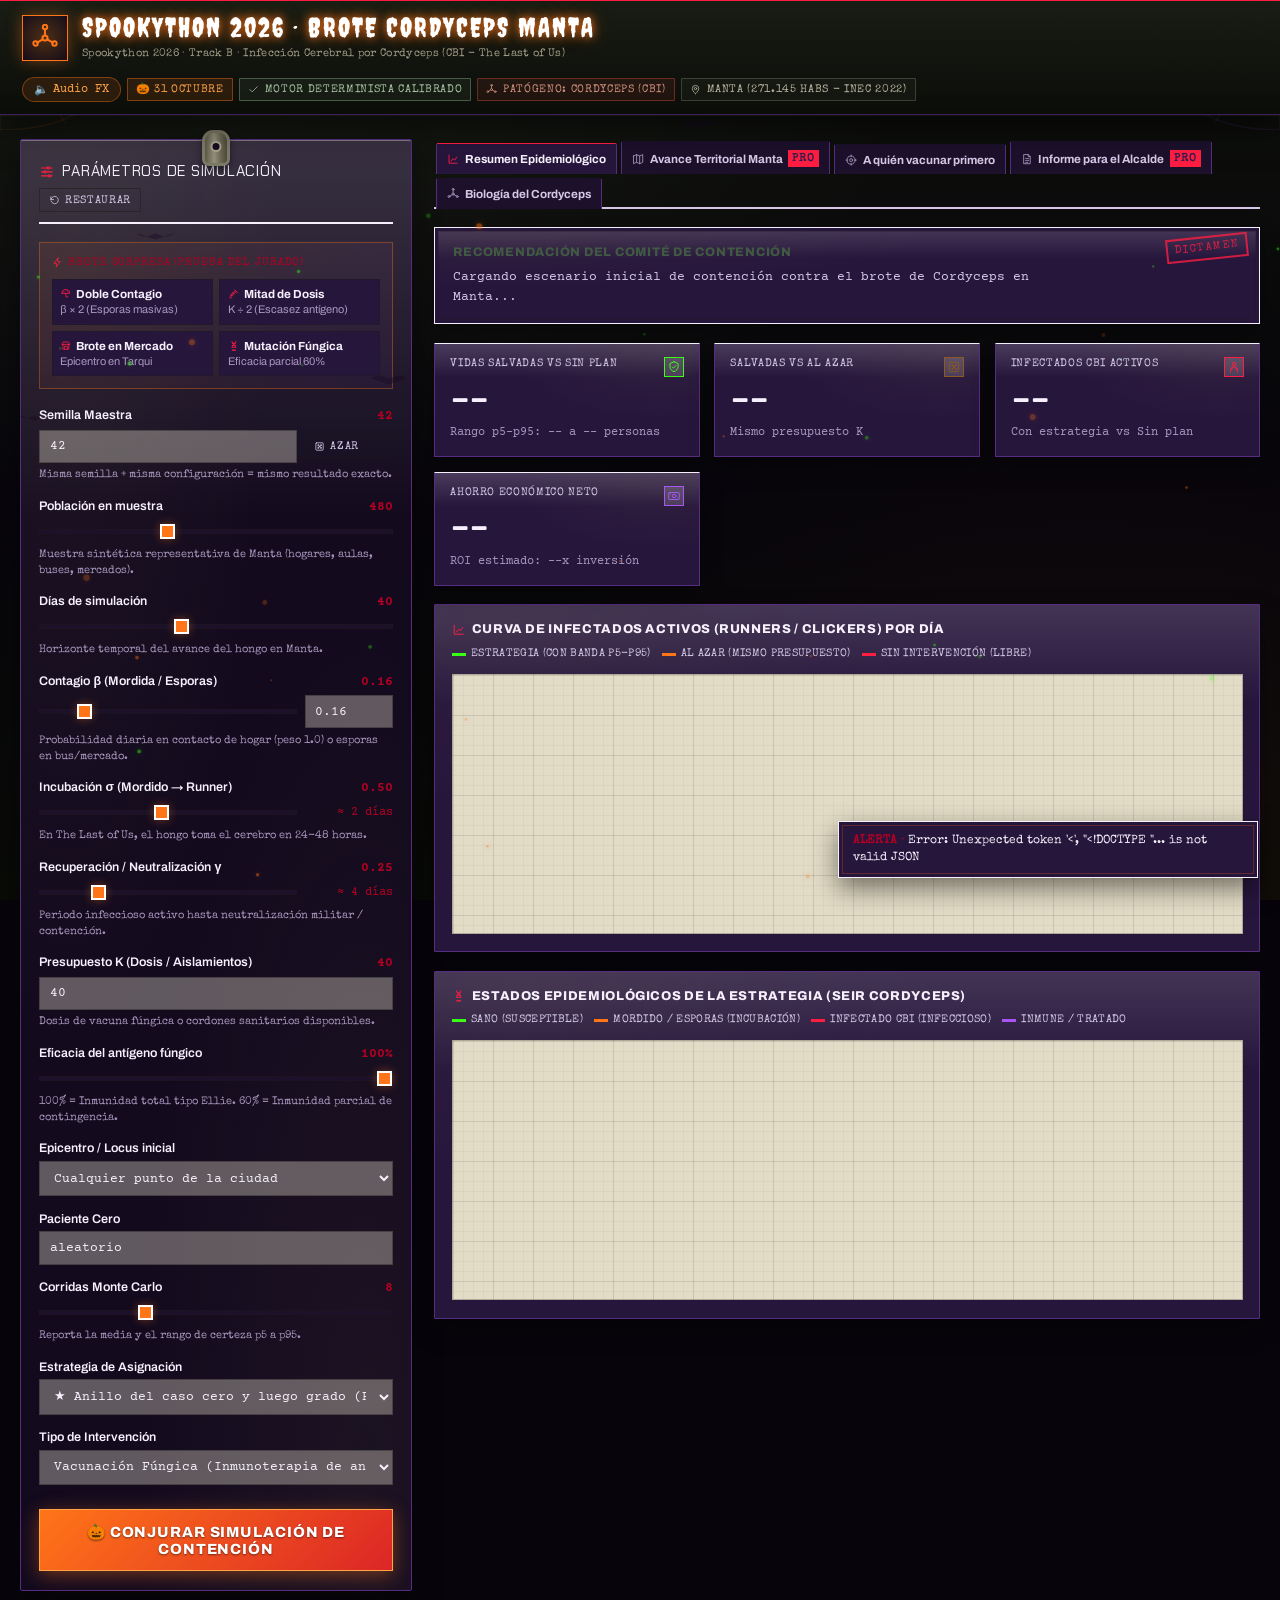
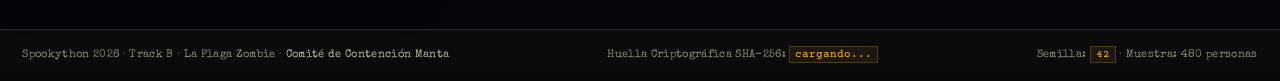
==== commit d93459b9: "actualizacion-demo" ====
--- a/src/api/static/index.html
+++ b/src/api/static/index.html
@@ -3,41 +3,55 @@
 <head>
   <meta charset="UTF-8" />
   <meta name="viewport" content="width=device-width, initial-scale=1.0" />
-  <title>Comité de Contención Manta — Infección por Cordyceps (The Last of Us)</title>
+  <title>🎃 SPOOKYTHON 2026 · Comité de Contención Manta — Plaga Cordyceps</title>
   <link rel="preconnect" href="https://fonts.googleapis.com">
   <link rel="preconnect" href="https://fonts.gstatic.com" crossorigin>
-  <link href="https://fonts.googleapis.com/css2?family=Archivo:wght@400;500;600;700;800&family=Courier+Prime:wght@400;700&family=Saira+Stencil+One&family=Special+Elite&display=swap" rel="stylesheet">
+  <link href="https://fonts.googleapis.com/css2?family=Creepster&family=Chakra+Petch:wght@400;600;700&family=Archivo:wght@400;500;600;700;800&family=Courier+Prime:wght@400;700&family=Saira+Stencil+One&family=Special+Elite&display=swap" rel="stylesheet">
   <style>
     :root {
-      --void: #0b0d09;
-      --void-2: #12150e;
-      --void-3: #1a1e15;
-      --steel: #2a2f23;
-      --steel-2: #3e4632;
-      --paper: #d8d0b8;
-      --paper-2: #c9c0a5;
-      --paper-3: #e6dfc9;
-      --paper-4: #f0ead8;
-      --paper-edge: #a89f86;
-      --paper-shadow: #8f876f;
-      --ink: #1a1b15;
-      --ink-2: #3d3f31;
-      --ink-3: #555644;
-      --olive: #6f7a54;
-      --olive-2: #8b936c;
-      --olive-dark: #3e4632;
-      --rust: #9b3b2c;
-      --rust-2: #b24a37;
-      --rust-deep: #6f291e;
-      --amber: #b8843b;
-      --amber-2: #d2a052;
-      --sage: #4f6b52;
-      --sage-2: #6f8f70;
-      --blue-ink: #4b6472;
-      --mustard: #c2a94f;
-      --white: #f0ead8;
-
-      --font-display: 'Saira Stencil One', 'Arial Narrow', Impact, sans-serif;
+      /* Paleta Halloween Spookython 2026 */
+      --void: #07050b;
+      --void-2: #0e0916;
+      --void-3: #150d21;
+      --steel: #241438;
+      --steel-2: #3a1f59;
+      --paper: #130a1e;
+      --paper-2: #1c102b;
+      --paper-3: #27163c;
+      --paper-4: #331d4e;
+      --paper-edge: #572d82;
+      --paper-shadow: #050209;
+      --ink: #f5f0fb;
+      --ink-2: #d4c8e6;
+      --ink-3: #a797be;
+      
+      /* Acentos temáticos */
+      --pumpkin: #ff7518;
+      --pumpkin-glow: rgba(255, 117, 24, 0.4);
+      --toxic-green: #39ff14;
+      --toxic-glow: rgba(57, 255, 20, 0.35);
+      --witch-purple: #a855f7;
+      --purple-glow: rgba(168, 85, 247, 0.35);
+      --blood: #ff1e42;
+      --blood-glow: rgba(255, 30, 66, 0.45);
+      --blood-deep: #99001f;
+
+      --olive: #ff7518;       /* Calabaza */
+      --olive-2: #ffa347;
+      --olive-dark: #b84900;
+      --rust: #ff1e42;        /* Sangre */
+      --rust-2: #ff5271;
+      --rust-deep: #b30022;
+      --amber: #ff7518;       /* Naranja Halloween */
+      --amber-2: #fbbf24;     /* Oro bruja */
+      --sage: #39ff14;        /* Verde tóxico */
+      --sage-2: #10b981;      /* Slime esmeralda */
+      --blue-ink: #a855f7;    /* Púrpura hechizo */
+      --mustard: #ffa012;
+      --white: #ffffff;
+
+      --font-spooky: 'Creepster', cursive, sans-serif;
+      --font-display: 'Chakra Petch', 'Saira Stencil One', sans-serif;
       --font-label: 'Special Elite', 'Courier New', monospace;
       --font-ui: 'Archivo', 'Segoe UI', Roboto, sans-serif;
       --font-mono: 'Courier Prime', 'Courier New', monospace;
@@ -1483,9 +1497,102 @@
       .memo-card::before { opacity: 0.5; color: #000; border-color: #000; }
       .memo-actions { display: none; }
     }
+  
+    /* Canvas de partículas de Halloween */
+    #spooky-canvas {
+      position: fixed;
+      top: 0; left: 0; width: 100vw; height: 100vh;
+      pointer-events: none;
+      z-index: 1;
+      opacity: 0.65;
+    }
+    .spiderweb-corner {
+      position: fixed;
+      width: 130px; height: 130px;
+      pointer-events: none;
+      z-index: 40;
+      opacity: 0.32;
+    }
+    .web-tl { top: 0; left: 0; }
+    .web-tr { top: 0; right: 0; transform: scaleX(-1); }
+
+    .brand-text h1 {
+      font-family: var(--font-spooky) !important;
+      letter-spacing: 2px !important;
+      font-size: clamp(1.2rem, 2.2vw, 1.7rem) !important;
+      text-shadow: 0 0 10px var(--pumpkin), 0 0 20px rgba(255, 117, 24, 0.4);
+    }
+    .biohazard-badge {
+      background: radial-gradient(circle, rgba(255, 117, 24, 0.25) 0%, rgba(20, 10, 30, 0.8) 100%) !important;
+      border: 1.5px solid var(--pumpkin) !important;
+      color: var(--pumpkin) !important;
+      box-shadow: 0 0 16px var(--pumpkin-glow) !important;
+      font-size: 1.8rem;
+    }
+    .btn-sound {
+      background: rgba(255, 117, 24, 0.12);
+      border: 1px solid rgba(255, 117, 24, 0.4);
+      color: #ffa347;
+      font-family: var(--font-mono);
+      font-size: 0.72rem;
+      padding: 0.28rem 0.65rem;
+      border-radius: 999px;
+      cursor: pointer;
+      display: inline-flex;
+      align-items: center;
+      gap: 0.35rem;
+      transition: all 0.2s ease;
+    }
+    .btn-sound:hover {
+      background: rgba(255, 117, 24, 0.28);
+      box-shadow: 0 0 12px var(--pumpkin-glow);
+      transform: scale(1.04);
+    }
+    .btn-primary {
+      background: linear-gradient(135deg, #ff7518, #dc2626) !important;
+      border: 1px solid #ffa347 !important;
+      color: #fff !important;
+      box-shadow: 0 4px 18px var(--pumpkin-glow) !important;
+      text-shadow: 0 1px 2px rgba(0,0,0,0.5);
+    }
+    .btn-primary:hover:not(:disabled) {
+      filter: brightness(1.15) !important;
+      box-shadow: 0 6px 24px rgba(255, 117, 24, 0.55) !important;
+      transform: translateY(-2px);
+    }
+    .surprise-box {
+      border: 1px solid rgba(255, 117, 24, 0.35) !important;
+      background: linear-gradient(135deg, rgba(255, 117, 24, 0.08), rgba(168, 85, 247, 0.05)) !important;
+    }
+    .btn-surprise:hover {
+      border-color: var(--pumpkin) !important;
+      box-shadow: 0 0 12px var(--pumpkin-glow) !important;
+    }
+    input[type="range"]::-webkit-slider-thumb {
+      background: var(--pumpkin) !important;
+      box-shadow: 0 0 10px var(--pumpkin-glow) !important;
+      border: 2px solid #fff !important;
+    }
+    input[type="range"]::-webkit-slider-thumb:hover {
+      background: var(--toxic-green) !important;
+      box-shadow: 0 0 14px var(--toxic-glow) !important;
+    }
+
   </style>
 </head>
 <body>
+  <!-- CANVAS ANIMADO DE HALLOWEEN -->
+  <canvas id="spooky-canvas"></canvas>
+
+  <!-- TELARAÑAS EN LAS ESQUINAS -->
+  <svg class="spiderweb-corner web-tl" viewBox="0 0 100 100" fill="none" stroke="rgba(255,117,24,0.3)" stroke-width="1.2">
+    <path d="M0,0 L100,0 M0,0 L0,100 M0,0 L85,85 M0,0 L50,95 M0,0 L95,50" />
+    <path d="M20,0 Q20,20 0,20" /><path d="M40,0 Q40,40 0,40" /><path d="M60,0 Q60,60 0,60" /><path d="M80,0 Q80,80 0,80" /><path d="M100,0 Q100,100 0,100" />
+  </svg>
+  <svg class="spiderweb-corner web-tr" viewBox="0 0 100 100" fill="none" stroke="rgba(168,85,247,0.3)" stroke-width="1.2">
+    <path d="M0,0 L100,0 M0,0 L0,100 M0,0 L85,85 M0,0 L50,95 M0,0 L95,50" />
+    <path d="M20,0 Q20,20 0,20" /><path d="M40,0 Q40,40 0,40" /><path d="M60,0 Q60,60 0,60" /><path d="M80,0 Q80,80 0,80" /><path d="M100,0 Q100,100 0,100" />
+  </svg>
 
   <svg class="icon-sprite" aria-hidden="true" focusable="false">
     <symbol id="i-bio" viewBox="0 0 24 24" fill="none" stroke="currentColor" stroke-width="1.7" stroke-linecap="round" stroke-linejoin="round">
@@ -1578,11 +1685,15 @@
         <svg class="icon"><use href="#i-bio"></use></svg>
       </div>
       <div class="brand-text">
-        <h1>MANTA · COMITÉ DE CONTENCIÓN CORDYCEPS</h1>
+        <h1>SPOOKYTHON 2026 · BROTE CORDYCEPS MANTA</h1>
         <p>Spookython 2026 · Track B · Infección Cerebral por Cordyceps (CBI - The Last of Us)</p>
       </div>
     </div>
     <div class="status-tags">
+        <button type="button" class="btn-sound" id="btn-sound-toggle" onclick="toggleAudioFX()">
+          <span id="sound-icon">🔈</span> <span id="sound-text">Audio FX</span>
+        </button>
+        <span class="pill" style="border-color:rgba(255,117,24,0.4);background:rgba(255,117,24,0.12);color:#ffa347;">🎃 31 OCTUBRE</span>
       <span class="pill green"><svg class="icon" aria-hidden="true"><use href="#i-check"></use></svg> Motor Determinista Calibrado</span>
       <span class="pill red"><svg class="icon" aria-hidden="true"><use href="#i-bio"></use></svg> Patógeno: Cordyceps (CBI)</span>
       <span class="pill"><svg class="icon" aria-hidden="true"><use href="#i-pin"></use></svg> Manta (271.145 habs - INEC 2022)</span>
@@ -1757,7 +1868,7 @@
 
         <div class="actions-bar">
           <button type="submit" class="btn-primary" id="btn-submit">
-            <span id="btn-text">Simular Contención Cordyceps</span>
+            <span id="btn-text">🎃 CONJURAR SIMULACIÓN DE CONTENCIÓN</span>
           </button>
         </div>
       </form>
@@ -2239,6 +2350,7 @@
     }
 
     async function runSimulation(params) {
+      playSpookySound('conjure');
       loading = true;
       DOM.btnSubmit.disabled = true;
       DOM.btnText.innerHTML = `<span class="spinner"></span> Simulando Monte Carlo...`;
@@ -2262,7 +2374,7 @@
       } finally {
         loading = false;
         DOM.btnSubmit.disabled = false;
-        DOM.btnText.textContent = 'Simular Contención Cordyceps';
+        DOM.btnText.textContent = '🎃 CONJURAR SIMULACIÓN DE CONTENCIÓN';
       }
     }
 
@@ -2381,10 +2493,10 @@
         ${gridLines}
         <!-- Confidence Band p5-p95 -->
         <path d="${bandPoly}" fill="rgba(79, 107, 82, 0.14)" stroke="none" />
-        <!-- Curves -->
-        <path d="${pathNone}" fill="none" stroke="#9b3b2c" stroke-width="2.5" />
-        <path d="${pathRand}" fill="none" stroke="#b8843b" stroke-width="2" stroke-dasharray="4,3" />
-        <path d="${pathStrat}" fill="none" stroke="#4f6b52" stroke-width="3" />
+        <!-- Curves con estética neón Halloween -->
+        <path d="${pathNone}" fill="none" stroke="#ff1e42" stroke-width="2.5" />
+        <path d="${pathRand}" fill="none" stroke="#ff7518" stroke-width="2" stroke-dasharray="4,3" />
+        <path d="${pathStrat}" fill="none" stroke="#39ff14" stroke-width="3" style="filter: drop-shadow(0 0 6px rgba(57,255,20,0.6));" />
       `;
     }
 
@@ -2426,10 +2538,10 @@
 
       svg.innerHTML = `
         ${gridLines}
-        <path d="${pS}" fill="none" stroke="#4f6b52" stroke-width="2.5" />
-        <path d="${pE}" fill="none" stroke="#b8843b" stroke-width="2.5" />
-        <path d="${pI}" fill="none" stroke="#9b3b2c" stroke-width="2.5" />
-        <path d="${pR}" fill="none" stroke="#4b6472" stroke-width="2.5" />
+        <path d="${pS}" fill="none" stroke="#39ff14" stroke-width="2.5" />
+        <path d="${pE}" fill="none" stroke="#ff7518" stroke-width="2.5" />
+        <path d="${pI}" fill="none" stroke="#ff1e42" stroke-width="2.5" />
+        <path d="${pR}" fill="none" stroke="#a855f7" stroke-width="2.5" />
       `;
     }
 
@@ -2519,9 +2631,10 @@
     }
 
     function riskPalette(riesgo) {
-      if (riesgo === 'Crítico') return { top: '#7e2f24', side: '#4a1a13', edge: '#b24a37' };
-      if (riesgo === 'Alerta') return { top: '#8a5a1e', side: '#553811', edge: '#d2a052' };
-      return { top: '#4f5c3d', side: '#2f3825', edge: '#8b936c' };
+      // Paleta Halloween neón para bloques 3D
+      if (riesgo === 'Crítico') return { top: '#e11d48', side: '#881337', edge: '#ff4d6d' };
+      if (riesgo === 'Alerta') return { top: '#ea580c', side: '#7c2d12', edge: '#ff7518' };
+      return { top: '#15803d', side: '#14532d', edge: '#39ff14' };
     }
 
     function polygonPoints(points, dy = 0) {
@@ -2833,6 +2946,7 @@
 
     // SURPRISE PRESETS
     function applySurprise(kind) {
+      playSpookySound('curse');
       const data = getFormData();
       if (kind === 'doble') {
         data.beta = Math.min(1.0, Math.round(data.beta * 2 * 100) / 100);
@@ -2892,7 +3006,176 @@
     }
 
     // INITIALIZATION
+    
+    // --- SINTETIZADOR DE AUDIO HALLOWEEN (WEB AUDIO API NATIVO) ---
+    let audioFXEnabled = false;
+    let audioCtx = null;
+
+    function initAudio() {
+      if (!audioCtx) {
+        const AudioContext = window.AudioContext || window.webkitAudioContext;
+        audioCtx = new AudioContext();
+      }
+      if (audioCtx.state === 'suspended') {
+        audioCtx.resume();
+      }
+    }
+
+    function toggleAudioFX() {
+      audioFXEnabled = !audioFXEnabled;
+      const icon = document.getElementById('sound-icon');
+      const text = document.getElementById('sound-text');
+      if (audioFXEnabled) {
+        initAudio();
+        icon.textContent = '🔊';
+        text.textContent = 'Audio FX: Activado';
+        playSpookySound('howl');
+        showToast('🎃 Audio de Noche de Brujas Activado');
+      } else {
+        icon.textContent = '🔈';
+        text.textContent = 'Audio FX: Desactivado';
+        showToast('🔇 Audio silenciado');
+      }
+    }
+
+    function playSpookySound(type) {
+      if (!audioFXEnabled || !audioCtx) return;
+      try {
+        const t = audioCtx.currentTime;
+        const osc = audioCtx.createOscillator();
+        const gain = audioCtx.createGain();
+        osc.connect(gain);
+        gain.connect(audioCtx.destination);
+
+        if (type === 'conjure') {
+          osc.type = 'sawtooth';
+          osc.frequency.setValueAtTime(440, t);
+          osc.frequency.exponentialRampToValueAtTime(110, t + 0.5);
+          gain.gain.setValueAtTime(0.12, t);
+          gain.gain.exponentialRampToValueAtTime(0.001, t + 0.5);
+          osc.start(t);
+          osc.stop(t + 0.5);
+        } else if (type === 'curse') {
+          osc.type = 'triangle';
+          osc.frequency.setValueAtTime(180, t);
+          osc.frequency.linearRampToValueAtTime(45, t + 0.35);
+          gain.gain.setValueAtTime(0.18, t);
+          gain.gain.linearRampToValueAtTime(0.001, t + 0.4);
+          osc.start(t);
+          osc.stop(t + 0.4);
+        } else if (type === 'howl') {
+          osc.type = 'sine';
+          osc.frequency.setValueAtTime(260, t);
+          osc.frequency.exponentialRampToValueAtTime(520, t + 0.3);
+          osc.frequency.exponentialRampToValueAtTime(220, t + 0.7);
+          gain.gain.setValueAtTime(0.08, t);
+          gain.gain.linearRampToValueAtTime(0.001, t + 0.7);
+          osc.start(t);
+          osc.stop(t + 0.7);
+        } else if (type === 'success') {
+          osc.type = 'sine';
+          osc.frequency.setValueAtTime(587.33, t);
+          osc.frequency.setValueAtTime(880, t + 0.1);
+          gain.gain.setValueAtTime(0.1, t);
+          gain.gain.exponentialRampToValueAtTime(0.001, t + 0.6);
+          osc.start(t);
+          osc.stop(t + 0.6);
+        }
+      } catch (e) {
+        console.warn('Audio error:', e);
+      }
+    }
+
+    // --- CANVAS ANIMADO (ESPORAS Y MURCIÉLAGOS) ---
+    function initSpookyCanvas() {
+      const canvas = document.getElementById('spooky-canvas');
+      if (!canvas) return;
+      const ctx = canvas.getContext('2d');
+      let w, h;
+
+      function resize() {
+        w = canvas.width = window.innerWidth;
+        h = canvas.height = window.innerHeight;
+      }
+      window.addEventListener('resize', resize);
+      resize();
+
+      const particles = [];
+      for (let i = 0; i < 40; i++) {
+        particles.push({
+          x: Math.random() * w,
+          y: Math.random() * h,
+          r: Math.random() * 2.2 + 1,
+          vx: (Math.random() - 0.5) * 0.4,
+          vy: -Math.random() * 0.5 - 0.2,
+          color: Math.random() > 0.5 ? 'rgba(255, 117, 24, ' : 'rgba(57, 255, 20, ',
+          alpha: Math.random() * 0.5 + 0.2
+        });
+      }
+
+      const bats = [];
+      for (let i = 0; i < 5; i++) {
+        bats.push({
+          x: Math.random() * w,
+          y: Math.random() * (h * 0.5),
+          size: Math.random() * 7 + 7,
+          speed: Math.random() * 1.4 + 0.7,
+          angle: 0,
+          wingSpeed: Math.random() * 0.15 + 0.15
+        });
+      }
+
+      function drawBat(b) {
+        ctx.save();
+        ctx.translate(b.x, b.y);
+        ctx.fillStyle = 'rgba(25, 12, 38, 0.65)';
+        ctx.beginPath();
+        const wing = Math.sin(b.angle) * (b.size * 0.5);
+        ctx.moveTo(0, 0);
+        ctx.quadraticCurveTo(-b.size, -wing, -b.size * 1.5, 0);
+        ctx.quadraticCurveTo(-b.size * 0.5, b.size * 0.3, 0, b.size * 0.5);
+        ctx.quadraticCurveTo(b.size * 0.5, b.size * 0.3, b.size * 1.5, 0);
+        ctx.quadraticCurveTo(b.size, -wing, 0, 0);
+        ctx.fill();
+        ctx.restore();
+      }
+
+      function animate() {
+        ctx.clearRect(0, 0, w, h);
+        particles.forEach(p => {
+          p.x += p.vx;
+          p.y += p.vy;
+          if (p.y < 0) { p.y = h; p.x = Math.random() * w; }
+          if (p.x < 0) p.x = w;
+          if (p.x > w) p.x = 0;
+
+          ctx.beginPath();
+          ctx.arc(p.x, p.y, p.r, 0, Math.PI * 2);
+          ctx.fillStyle = p.color + p.alpha + ')';
+          ctx.shadowBlur = 6;
+          ctx.shadowColor = p.color + '0.7)';
+          ctx.fill();
+          ctx.shadowBlur = 0;
+        });
+
+        bats.forEach(b => {
+          b.x -= b.speed;
+          b.y += Math.sin(b.angle * 0.5) * 0.4;
+          b.angle += b.wingSpeed;
+          if (b.x < -30) {
+            b.x = w + 30;
+            b.y = Math.random() * (h * 0.5);
+          }
+          drawBat(b);
+        });
+
+        requestAnimationFrame(animate);
+      }
+      animate();
+    }
+
     window.addEventListener('DOMContentLoaded', () => {
+      initSpookyCanvas();
       bindSync();
       bindMapInteractions();
       DOM.form.addEventListener('submit', e => {
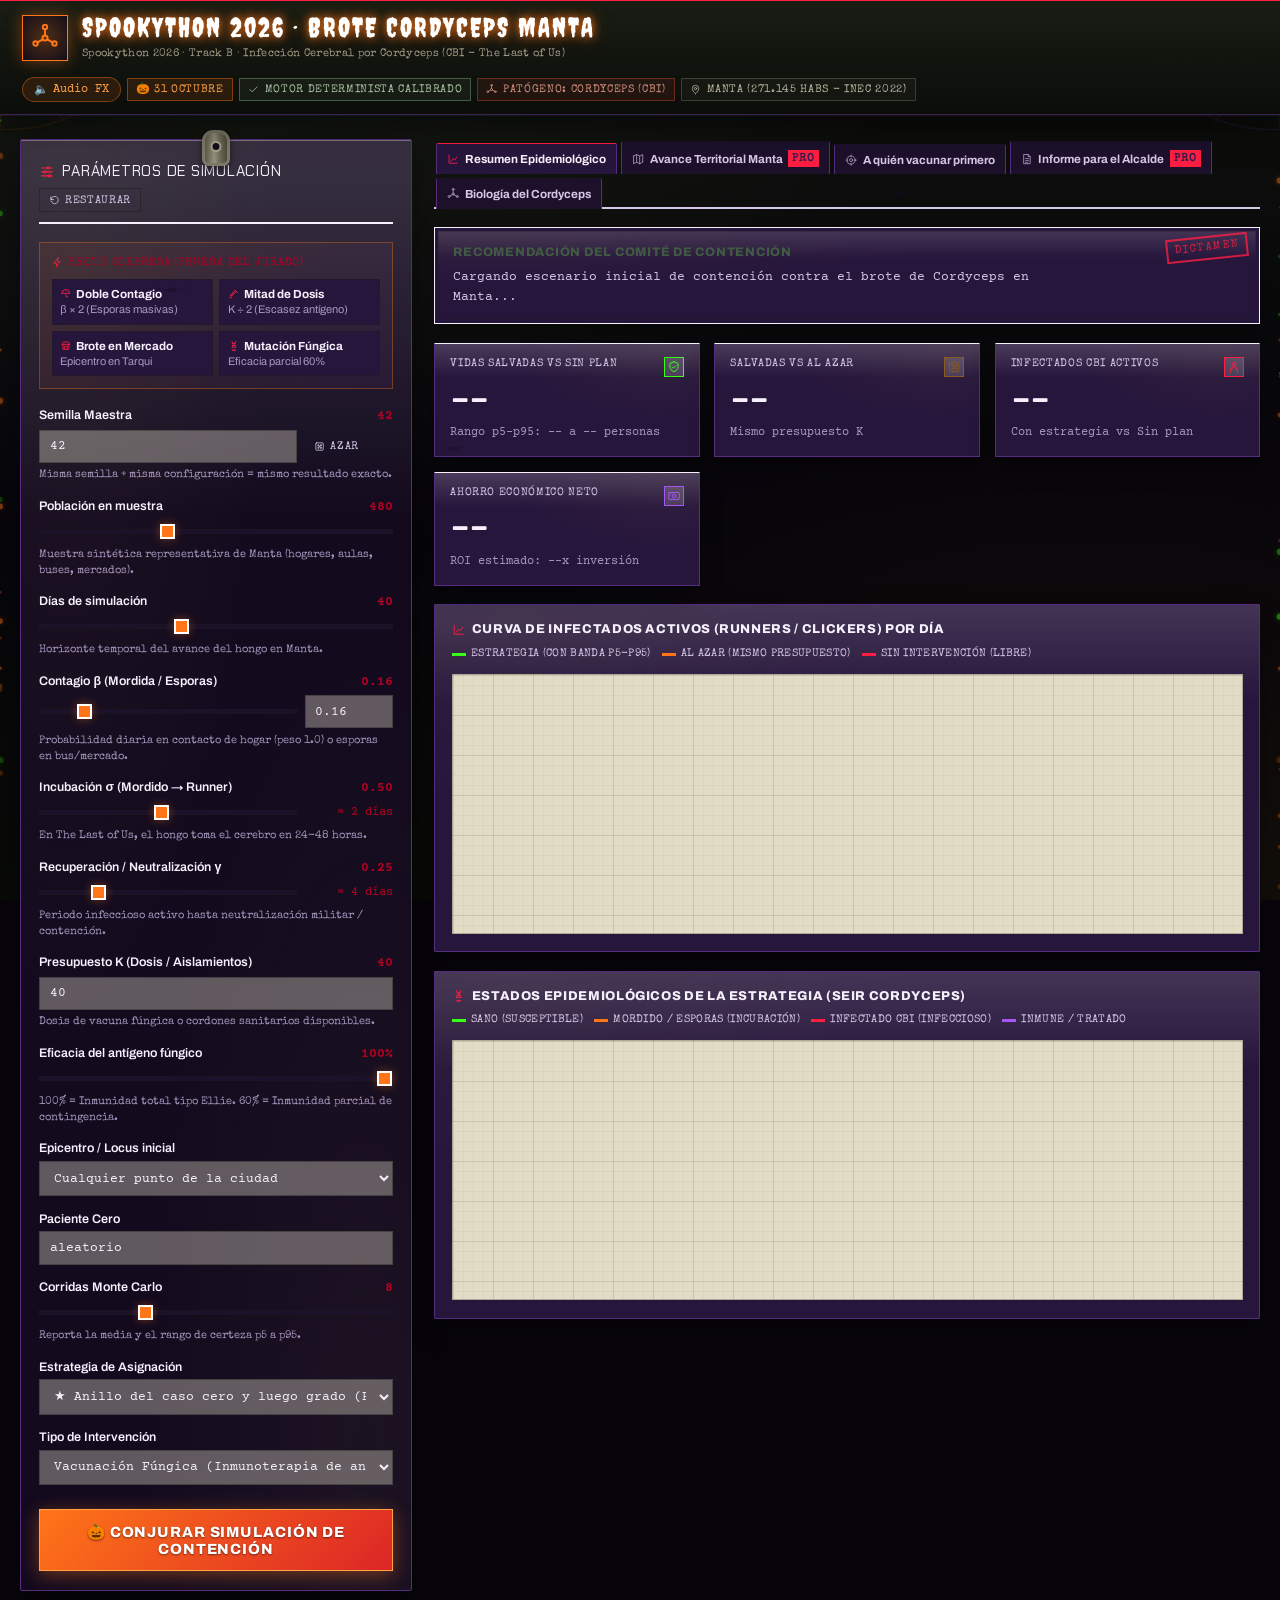
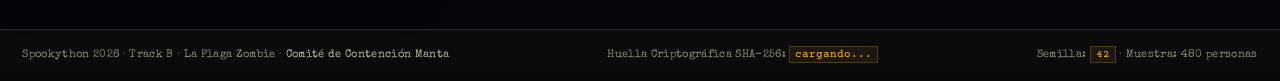
==== commit ed96545c: "Actualizacion del mapa 3d" ====
--- a/src/api/static/index.html
+++ b/src/api/static/index.html
@@ -787,12 +787,12 @@
       width: 9px;
       height: 9px;
       display: inline-block;
-      border: 1px solid rgba(26, 27, 21, 0.4);
+      border: 1px solid rgba(245, 240, 251, 0.35);
       flex: 0 0 auto;
     }
-    .risk-swatch.Controlado { background: #4f5c3d; }
-    .risk-swatch.Alerta { background: #8a5a1e; }
-    .risk-swatch.Crítico { background: #7e2f24; }
+    .risk-swatch.Controlado { background: #15803d; border-color: #39ff14; }
+    .risk-swatch.Alerta { background: #ea580c; border-color: #ff7518; }
+    .risk-swatch.Crítico { background: #e11d48; border-color: #ff4d6d; }
 
     .map-layout {
       display: grid;
@@ -807,8 +807,8 @@
       overflow: hidden;
       border: 1px solid var(--steel-2);
       background:
-        radial-gradient(ellipse at 28% 14%, rgba(111, 122, 84, 0.18), transparent 55%),
-        linear-gradient(160deg, #151a11, #090b07 72%);
+        radial-gradient(ellipse at 28% 14%, rgba(168, 85, 247, 0.18), transparent 55%),
+        linear-gradient(160deg, #150d21, #07050b 72%);
       box-shadow:
         inset 0 0 0 1px rgba(240, 234, 216, 0.04),
         inset 0 20px 46px rgba(0, 0, 0, 0.4);
@@ -844,7 +844,7 @@
       border: 1px solid var(--ink);
       box-shadow:
         inset 0 0 0 3px var(--paper-3),
-        inset 0 0 0 4px rgba(26, 27, 21, 0.24),
+        inset 0 0 0 4px rgba(245, 240, 251, 0.14),
         0 10px 26px rgba(0, 0, 0, 0.5);
       opacity: 0;
       visibility: hidden;
@@ -882,7 +882,7 @@
     .map-tooltip-stats div {
       display: flex;
       flex-direction: column;
-      border-top: 1px solid rgba(26, 27, 21, 0.18);
+      border-top: 1px solid rgba(245, 240, 251, 0.16);
       padding-top: 0.18rem;
       min-width: 0;
     }
@@ -908,12 +908,12 @@
       font-size: 0.69rem;
       text-transform: uppercase;
       letter-spacing: 0.04em;
-      color: var(--rust-deep);
+      color: var(--pumpkin);
     }
 
     .map-detail {
       background: var(--paper-2);
-      border: 1px solid rgba(26, 27, 21, 0.4);
+      border: 1px solid var(--paper-edge);
       padding: 0.85rem 0.9rem;
       display: flex;
       flex-direction: column;
@@ -970,7 +970,7 @@
       margin-top: 0.1rem;
     }
     .map-stat {
-      border-top: 1px solid rgba(26, 27, 21, 0.2);
+      border-top: 1px solid rgba(245, 240, 251, 0.16);
       padding-top: 0.22rem;
       min-width: 0;
     }
@@ -992,7 +992,7 @@
     }
     .map-spark {
       margin-top: auto;
-      border-top: 1px solid rgba(26, 27, 21, 0.25);
+      border-top: 1px solid rgba(245, 240, 251, 0.16);
       padding-top: 0.35rem;
     }
     .map-spark-head {
@@ -1143,9 +1143,10 @@
       border: 1px solid currentColor;
       white-space: nowrap;
     }
-    .risk-badge.Controlado { color: #3f5a43; background: rgba(79, 107, 82, 0.10); }
-    .risk-badge.Alerta { color: #8a5a1e; background: rgba(184, 132, 59, 0.12); }
-    .risk-badge.Crítico { color: var(--rust-deep); background: rgba(155, 59, 44, 0.12); }
+    .risk-badge.Controlado { color: #39ff14; border-color: #39ff14; background: rgba(57, 255, 20, 0.10); }
+    .risk-badge.neutral { color: #39ff14; border-color: #39ff14; background: rgba(57, 255, 20, 0.10); }
+    .risk-badge.Alerta { color: #ff7518; border-color: #ff7518; background: rgba(255, 117, 24, 0.12); }
+    .risk-badge.Crítico { color: #ff4d6d; border-color: #ff4d6d; background: rgba(225, 29, 72, 0.14); }
     .barrio-stats {
       font-family: var(--font-mono);
       font-size: 0.72rem;
@@ -1984,18 +1985,18 @@
               <span class="legend-item"><span class="risk-swatch Controlado"></span> Controlado</span>
               <span class="legend-item"><span class="risk-swatch Alerta"></span> Alerta</span>
               <span class="legend-item"><span class="risk-swatch Crítico"></span> Crítico</span>
-              <span class="pill green" style="color:#405a43;border-color:rgba(79,107,82,.55);background:rgba(79,107,82,.10);">
+              <span class="pill green" style="color:var(--toxic-green);border-color:rgba(57,255,20,.55);background:rgba(57,255,20,.10);">
                 <svg class="icon" aria-hidden="true"><use href="#i-check"></use></svg> Censo INEC 2022
               </span>
             </div>
           </div>
           <p class="lead-note">
-            El cantón Manta se subdivide en 5 parroquias modeladas. La altura de cada bloque representa la incidencia sin intervención; el color, el nivel de riesgo con la estrategia activa. La estrategia prioriza cortar los puentes comerciales que conectan el Mercado de Tarqui con Manta Centro y las parroquias periféricas.
+            El cantón Manta se subdivide en 5 parroquias modeladas. La altura de cada bloque representa la incidencia sin intervención; el color, el nivel de riesgo con la estrategia activa. Los Esteros y Santa Marianita se muestran con el color del modelo pero sin datos SEIR; Cabecera Cantonal y Urbimanta se incorporan a Manta. La estrategia prioriza cortar los puentes comerciales que conectan el Mercado de Tarqui con Manta Centro y las parroquias periféricas.
           </p>
 
           <div class="map-layout">
             <div class="map-stage" id="map-stage">
-              <div class="map-stage-tag">Límites reales OSM · 5 parroquias · Modelo SEIR</div>
+              <div class="map-stage-tag">Límites oficiales GAD Manta · 7 parroquias · Modelo SEIR</div>
               <svg id="svg-parroquias-map" viewBox="0 0 720 640" role="group" aria-label="Mapa 3D interactivo de las parroquias de Manta"></svg>
               <div class="map-tooltip" id="map-tooltip" role="tooltip" aria-hidden="true"></div>
             </div>
@@ -2004,13 +2005,13 @@
                 <span class="map-detail-kicker">Ficha territorial</span>
                 <button type="button" class="btn-secondary" id="btn-all-parishes" aria-pressed="true" onclick="showAllParroquias()">Ver todas</button>
               </div>
-              <h3 id="map-detail-name">Todas las parroquias</h3>
+              <h3 id="map-detail-name">Parroquias del modelo</h3>
               <div id="map-detail-risk" class="map-detail-risk"></div>
               <dl class="map-detail-stats" id="map-detail-stats"></dl>
               <div class="map-spark" id="map-spark"></div>
             </aside>
           </div>
-          <p class="map-hint">Selecciona una parroquia con clic, toque o Enter para fijar su ficha; pasa el cursor para el detalle rápido y usa “Ver todas” para el agregado cantonal. Límites parroquiales reales de OpenStreetMap (ODbL), simplificados para el tablero.</p>
+          <p class="map-hint">Selecciona una parroquia con clic, toque o Enter para fijar su ficha; pasa el cursor para el detalle rápido y usa “Ver todas” para el agregado de las 5 parroquias del modelo. Límites oficiales del GAD Manta (capa Parroquias). Los Esteros y Santa Marianita se muestran con el color del modelo pero no tienen datos SEIR; Cabecera Cantonal y Urbimanta se incorporan a Manta.</p>
 
           <div class="territory-grid" id="territory-grid">
             <!-- Rendered by JS -->
@@ -2039,7 +2040,7 @@
         <div class="table-panel">
           <div class="panel-header" style="margin-bottom: 0.7rem;">
             <h2><svg class="icon" aria-hidden="true"><use href="#i-target"></use></svg> Lista de Asignación Prioritaria de Antígeno (Corrida 1)</h2>
-            <span class="pill green" style="color:#405a43;border-color:rgba(79,107,82,.55);background:rgba(79,107,82,.10);">
+            <span class="pill green" style="color:var(--toxic-green);border-color:rgba(57,255,20,.55);background:rgba(57,255,20,.10);">
               <svg class="icon" aria-hidden="true"><use href="#i-check"></use></svg> 0 personas infectadas o inmunes asignadas
             </span>
           </div>
@@ -2562,9 +2563,9 @@
             </div>
             <div class="barrio-stats">
               <div>Población muestra: <strong>${b.poblacion}</strong></div>
-              <div>Infectados c/Plan: <strong style="color:${b.infectados_estrategia > 0 ? '#9b3b2c' : '#405a43'}">${Math.round(b.infectados_estrategia)}</strong></div>
-              <div>Infectados s/Plan: <strong style="color:#9b3b2c">${Math.round(b.infectados_nada)}</strong></div>
-              <div>Vidas Salvadas: <strong style="color:#405a43">+${Math.round(b.salvados)}</strong></div>
+              <div>Infectados c/Plan: <strong style="color:${b.infectados_estrategia > 0 ? 'var(--rust)' : 'var(--sage)'}">${Math.round(b.infectados_estrategia)}</strong></div>
+              <div>Infectados s/Plan: <strong style="color:var(--rust)">${Math.round(b.infectados_nada)}</strong></div>
+              <div>Vidas Salvadas: <strong style="color:var(--sage)">+${Math.round(b.salvados)}</strong></div>
               <div>Tasa de Ataque: <strong>${(b.tasa_ataque * 100).toFixed(1)}%</strong></div>
             </div>
           </div>
@@ -2617,14 +2618,18 @@
 
     // --- MAPA TÁCTICO 3D: geometría, render, hover y selección ---
     const PARISH_GEOMETRY = [
-      { idx: 0, name: 'Manta', short: 'MANTA', shape: [[433.1, 122.3], [444.3, 122.1], [441.5, 114.9], [444.9, 108.5], [458.1, 103.8], [469.6, 94.1], [470.5, 89.8], [464.6, 88.8], [472.1, 69.4], [482.8, 66.6], [493.6, 67.5], [497.9, 71.5], [505.6, 72.5], [515.5, 70.2], [515.6, 68.3], [515.7, 70.7], [528.0, 69.0], [528.1, 65.9], [529.3, 69.5], [542.1, 66.1], [579.3, 50.2], [590.0, 42.7], [591.8, 31.2], [599.5, 30.0], [592.1, 31.8], [592.3, 42.5], [580.4, 58.4], [588.0, 64.2], [585.2, 67.9], [593.7, 76.8], [605.2, 79.0], [607.9, 86.8], [604.3, 98.3], [590.5, 105.9], [581.1, 106.3], [578.5, 114.6], [570.4, 114.3], [564.9, 116.9], [559.7, 125.1], [548.7, 121.9], [548.2, 126.8], [541.9, 129.0], [542.9, 134.3], [536.4, 134.4], [547.6, 141.1], [530.6, 157.5], [517.1, 184.8], [511.0, 191.6], [512.8, 194.0], [511.4, 200.7], [505.7, 209.0], [505.8, 232.7], [501.9, 237.5], [502.9, 257.9], [477.6, 257.6], [477.3, 244.1], [471.9, 237.5], [469.2, 225.6], [477.7, 205.0], [494.2, 186.3], [501.4, 163.0], [493.7, 149.6], [478.2, 161.6], [478.5, 173.5], [457.5, 173.7], [457.6, 166.1], [433.0, 156.4]], label: [488.1, 145.3] },
-      { idx: 1, name: 'Tarqui', short: 'TARQUI', shape: [[527.1, 164.6], [538.5, 148.2], [547.6, 141.1], [536.4, 134.4], [542.9, 134.3], [541.9, 129.0], [548.2, 126.8], [548.7, 121.9], [559.7, 125.1], [564.9, 116.9], [570.4, 114.3], [578.1, 114.9], [581.1, 106.3], [590.5, 105.9], [604.3, 98.3], [607.9, 86.8], [614.3, 85.3], [631.8, 87.2], [632.1, 101.1], [643.1, 105.3], [655.4, 106.3], [638.8, 128.6], [651.5, 144.0], [658.8, 162.8], [642.0, 141.7], [600.1, 174.5], [610.2, 182.6], [608.5, 197.9], [614.8, 203.1], [593.0, 227.5], [586.7, 222.4], [584.5, 223.7], [566.6, 250.8], [560.6, 245.1], [564.8, 242.4], [579.0, 220.8], [562.6, 201.8], [554.1, 184.7], [557.5, 178.5], [564.9, 175.4], [564.1, 169.3], [558.9, 166.4], [558.4, 161.6], [544.3, 162.5], [540.5, 171.7]], label: [585.1, 167.8] },
-      { idx: 2, name: 'Eloy Alfaro', short: 'ELOY ALFARO', shape: [[624.5, 209.2], [608.5, 197.9], [610.2, 182.6], [600.1, 174.5], [642.0, 141.7], [658.8, 162.8], [672.2, 196.0], [669.3, 197.0], [668.4, 194.8], [658.2, 199.4], [656.7, 195.8], [643.1, 201.6], [645.2, 202.4], [646.9, 211.3], [634.2, 216.4], [634.9, 225.0], [629.3, 220.6]], label: [639.4, 188.7] },
-      { idx: 3, name: 'San Mateo', short: 'SAN MATEO', shape: [[333.5, 100.2], [342.5, 101.2], [349.1, 98.1], [348.1, 101.1], [353.8, 103.5], [346.5, 101.4], [342.3, 107.0], [346.4, 109.5], [347.6, 108.0], [346.8, 109.7], [349.2, 111.0], [351.9, 107.4], [349.3, 112.1], [357.7, 116.3], [380.3, 116.0], [397.8, 110.5], [403.4, 111.9], [414.4, 108.5], [434.8, 96.8], [472.1, 69.4], [464.6, 88.8], [470.5, 89.8], [469.6, 94.1], [458.1, 103.8], [444.9, 108.5], [441.5, 114.9], [444.3, 122.1], [441.8, 122.8], [362.1, 122.9], [357.9, 128.1], [357.2, 137.3], [344.1, 136.7], [335.4, 125.9], [325.9, 126.3], [328.3, 121.7], [327.1, 119.0], [322.9, 122.3], [315.0, 123.6], [315.9, 120.9], [325.3, 115.3]], label: [442.4, 102.4] },
-      { idx: 4, name: 'San Lorenzo', short: 'SAN LORENZO', shape: [[129.5, 610.0], [120.1, 579.5], [98.9, 532.7], [77.6, 457.3], [51.3, 402.6], [47.8, 399.9], [48.5, 395.3], [57.5, 394.0], [64.8, 389.2], [71.7, 375.7], [75.1, 350.4], [74.6, 337.2], [84.4, 330.2], [105.7, 329.9], [116.4, 323.7], [130.3, 311.7], [136.2, 298.1], [142.5, 290.5], [149.7, 289.1], [156.4, 283.5], [156.2, 321.5], [153.5, 328.6], [149.5, 332.5], [152.2, 336.6], [150.1, 341.0], [151.4, 343.0], [146.5, 346.1], [145.4, 350.2], [141.8, 350.8], [132.6, 359.0], [134.7, 362.2], [137.1, 362.1], [147.9, 354.6], [153.5, 359.6], [146.3, 364.9], [142.6, 364.6], [142.6, 375.8], [149.3, 378.2], [159.4, 374.5], [162.7, 370.5], [167.4, 371.6], [170.6, 366.5], [176.2, 377.4], [181.9, 378.2], [182.5, 381.3], [196.6, 382.0], [195.4, 370.5], [204.4, 371.6], [206.3, 369.2], [204.2, 366.3], [218.1, 364.3], [220.2, 359.8], [223.6, 360.4], [228.3, 357.4], [248.9, 355.7], [273.8, 334.6], [277.5, 329.4], [275.9, 320.3], [279.7, 312.4], [284.7, 308.8], [285.4, 305.4], [292.6, 302.6], [295.5, 295.5], [300.2, 292.5], [300.7, 286.4], [303.6, 286.1], [306.0, 280.5], [308.8, 280.4], [307.4, 277.9], [314.1, 276.5], [315.2, 272.2], [319.5, 270.7], [317.3, 249.3], [320.5, 247.9], [318.0, 243.2], [320.5, 240.2], [315.9, 225.1], [317.1, 203.3], [313.8, 200.9], [315.5, 192.9], [310.8, 187.1], [310.5, 180.3], [307.5, 176.5], [432.6, 176.5], [434.3, 186.1], [430.2, 189.3], [425.8, 202.1], [431.4, 223.9], [425.1, 231.3], [461.1, 231.3], [477.6, 257.6], [497.2, 257.6], [497.2, 266.8], [515.0, 275.5], [515.8, 281.0], [513.0, 283.9], [514.4, 286.8], [518.6, 288.0], [527.7, 285.3], [539.6, 302.7], [540.3, 307.2], [537.9, 312.1], [530.1, 310.4], [527.0, 317.4], [521.4, 320.7], [520.9, 334.9], [508.2, 334.5], [506.3, 339.1], [500.3, 342.3], [489.2, 337.7], [482.0, 339.8], [471.8, 354.6], [463.6, 358.8], [465.7, 365.5], [464.9, 373.2], [469.1, 383.9], [465.7, 405.3], [467.6, 423.5], [454.0, 421.1], [431.1, 434.4], [418.7, 435.5], [407.6, 432.2], [412.9, 434.0], [415.7, 440.9], [417.1, 506.7], [301.7, 506.7], [308.3, 512.8], [311.9, 529.3], [310.4, 534.9], [304.2, 539.1], [304.2, 558.8], [277.0, 583.9], [265.4, 585.9], [255.9, 580.9], [251.1, 582.0], [245.8, 587.3], [199.7, 587.3], [177.1, 610.0]], label: [264.5, 391.6] },
+      { idx: 0, name: 'Manta', short: 'MANTA', model: true, area_ha: 2211.8678209, shapes: [[[493.2, 277.8], [490.1, 280.1], [466.5, 289.0], [467.1, 290.3], [459.5, 289.4], [454.2, 285.0], [451.2, 278.4], [443.0, 273.9], [438.6, 263.2], [438.7, 263.2], [420.3, 263.2], [420.3, 262.5], [405.4, 239.3], [372.6, 239.3], [378.3, 232.5], [373.2, 212.6], [379.1, 199.7], [379.3, 189.5], [266.8, 190.1], [265.0, 188.1], [264.4, 179.6], [260.7, 176.5], [263.5, 170.1], [261.6, 159.9], [259.2, 162.5], [226.1, 162.0], [243.5, 132.5], [245.9, 123.7], [247.0, 127.1], [256.3, 128.8], [273.0, 119.7], [281.6, 118.7], [288.7, 121.2], [282.0, 133.8], [273.5, 138.9], [272.5, 141.9], [279.6, 140.3], [283.4, 137.2], [284.7, 139.5], [282.7, 144.0], [291.2, 143.5], [299.0, 153.1], [311.1, 153.7], [311.5, 145.7], [315.2, 140.9], [380.9, 140.9], [380.9, 140.9], [389.9, 140.4], [386.7, 134.0], [390.0, 128.0], [398.9, 123.5], [402.9, 124.1], [405.1, 120.2], [413.2, 114.5], [413.8, 110.8], [408.4, 109.7], [415.4, 92.3], [425.4, 89.9], [435.5, 90.7], [438.8, 94.1], [445.5, 95.0], [466.4, 92.5], [466.2, 89.2], [466.6, 92.5], [479.2, 89.3], [519.4, 73.1], [522.4, 69.3], [523.9, 57.8], [531.1, 56.4], [524.3, 58.1], [525.1, 60.2], [530.1, 60.3], [524.4, 60.9], [524.4, 64.8], [529.6, 65.0], [524.4, 65.4], [524.3, 68.5], [513.8, 82.2], [520.7, 87.5], [518.4, 91.1], [526.4, 100.0], [536.3, 100.9], [533.4, 101.5], [533.4, 104.8], [538.9, 107.9], [536.0, 118.7], [523.0, 125.5], [514.2, 125.7], [511.9, 133.5], [505.2, 133.4], [499.3, 135.9], [495.0, 142.8], [484.7, 140.2], [484.5, 144.3], [478.8, 146.6], [479.4, 151.4], [473.7, 151.6], [483.8, 157.5], [494.5, 149.2], [495.8, 163.1], [511.7, 170.9], [508.3, 172.2], [509.9, 182.5], [514.6, 190.7], [525.2, 183.4], [536.2, 190.8], [541.7, 197.3], [539.4, 209.4], [545.3, 213.8], [524.5, 236.5], [529.3, 241.0], [526.3, 249.0], [542.5, 256.2], [516.0, 282.0], [508.9, 279.4], [503.8, 272.3], [499.1, 271.2], [500.5, 270.3], [495.5, 270.4]]], label: [429.7, 161.9] },
+      { idx: 1, name: 'Tarqui', short: 'TARQUI', model: true, area_ha: 1323.24447385, shapes: [[[531.7, 187.8], [525.2, 183.4], [514.6, 190.7], [508.5, 178.0], [508.3, 172.2], [511.7, 170.9], [495.8, 163.1], [494.5, 149.2], [483.8, 157.5], [473.7, 151.6], [479.4, 151.4], [478.8, 146.6], [484.5, 144.3], [484.7, 140.2], [495.0, 142.8], [499.3, 135.9], [505.2, 133.4], [511.9, 133.5], [514.2, 125.7], [523.0, 125.5], [536.0, 118.7], [538.9, 107.9], [560.4, 109.0], [560.8, 121.1], [571.6, 125.1], [582.0, 125.8], [566.9, 146.1], [578.1, 159.7], [585.0, 176.9], [569.8, 158.0]]], label: [532.5, 150.3] },
+      { idx: 2, name: 'Eloy Alfaro', short: 'ELOY ALFARO', model: true, area_ha: 454.005665409, shapes: [[[583.1, 207.0], [570.7, 212.3], [572.7, 213.0], [574.2, 221.1], [562.8, 225.8], [563.4, 233.7], [558.2, 229.5], [553.4, 218.7], [539.9, 210.3], [541.3, 196.0], [531.7, 187.8], [569.8, 158.0], [585.0, 176.9], [597.2, 207.2], [594.6, 208.1], [593.8, 206.2], [584.5, 210.3]]], label: [563.8, 191.9] },
+      { idx: 3, name: 'San Mateo', short: 'SAN MATEO', model: true, area_ha: 382.230111273, shapes: [[[272.5, 141.9], [273.5, 138.9], [282.0, 133.8], [288.7, 121.2], [297.1, 125.6], [300.2, 120.6], [303.2, 118.1], [301.2, 120.5], [307.8, 123.1], [301.2, 121.2], [297.4, 126.3], [301.1, 128.7], [302.2, 127.3], [301.5, 128.9], [303.6, 130.1], [306.0, 126.7], [302.9, 132.3], [311.6, 134.8], [332.3, 134.4], [362.5, 127.9], [381.2, 117.3], [414.1, 93.3], [413.5, 100.4], [408.4, 109.7], [413.8, 110.8], [413.2, 114.5], [405.1, 120.2], [402.9, 124.1], [398.9, 123.5], [390.0, 128.0], [386.7, 134.0], [389.9, 140.4], [315.2, 140.9], [311.5, 145.7], [311.1, 153.7], [299.0, 153.1], [291.2, 143.5], [282.7, 144.0], [284.7, 139.5], [283.4, 137.2], [279.6, 140.3]]], label: [387.0, 123.3] },
+      { idx: 4, name: 'San Lorenzo', short: 'SAN LORENZO', model: true, area_ha: 16272.7149963, shapes: [[[420.4, 262.7], [438.6, 263.2], [443.2, 274.2], [451.2, 278.4], [456.6, 287.8], [467.1, 290.3], [475.9, 303.0], [477.6, 308.9], [475.1, 313.0], [468.3, 311.3], [465.5, 317.7], [459.6, 319.9], [459.6, 333.6], [448.0, 333.2], [446.5, 337.3], [440.9, 340.3], [430.8, 336.1], [424.3, 338.1], [415.1, 351.5], [407.7, 355.3], [409.6, 361.3], [409.0, 368.3], [412.9, 379.2], [409.5, 397.8], [411.3, 414.0], [403.4, 411.4], [398.3, 412.1], [378.0, 423.9], [366.8, 425.0], [356.7, 422.0], [361.5, 423.7], [364.1, 429.8], [365.3, 489.7], [260.5, 489.7], [266.5, 495.3], [269.8, 510.2], [268.4, 515.4], [262.8, 519.1], [262.8, 537.0], [238.0, 559.8], [227.5, 561.7], [218.8, 557.1], [214.3, 558.2], [209.6, 562.9], [167.7, 562.9], [147.2, 583.6], [103.5, 583.6], [97.9, 564.6], [75.5, 512.2], [57.5, 446.0], [32.8, 393.0], [30.0, 390.5], [30.5, 388.5], [40.0, 387.3], [43.9, 384.2], [50.8, 371.9], [55.7, 352.2], [54.3, 335.7], [63.1, 329.4], [81.4, 329.5], [91.9, 323.3], [104.7, 312.7], [110.1, 300.3], [116.0, 293.2], [122.4, 292.0], [128.0, 287.1], [127.7, 321.3], [126.9, 326.4], [122.0, 331.3], [124.3, 340.6], [119.1, 343.8], [118.4, 348.0], [120.4, 350.8], [112.7, 356.0], [115.1, 359.7], [115.9, 370.7], [123.5, 372.6], [133.7, 366.0], [138.5, 366.6], [140.8, 362.4], [146.0, 372.0], [151.1, 373.1], [152.0, 375.3], [161.7, 375.3], [165.0, 367.3], [171.8, 366.5], [173.7, 364.7], [173.3, 361.7], [183.3, 360.5], [185.7, 356.5], [190.8, 355.7], [195.6, 347.2], [205.5, 344.1], [223.8, 331.7], [232.1, 335.6], [238.0, 328.9], [237.4, 318.8], [242.3, 310.7], [248.6, 304.4], [251.9, 304.3], [252.7, 300.0], [259.2, 294.6], [259.7, 289.5], [266.4, 283.8], [265.7, 281.3], [271.3, 280.3], [272.3, 276.7], [276.0, 274.9], [274.6, 255.9], [277.3, 254.2], [275.2, 251.3], [277.0, 247.1], [273.7, 236.5], [274.2, 215.0], [271.4, 211.6], [272.1, 201.7], [268.4, 199.0], [266.8, 190.1], [379.3, 189.5], [379.1, 199.7], [373.2, 212.6], [378.3, 232.5], [372.6, 239.3], [405.4, 239.3]]], label: [226.8, 385.7] },
+      { idx: 5, name: 'Los Esteros', short: 'LOS ESTEROS', model: false, area_ha: 1640.00567602, shapes: [[[629.1, 172.7], [619.6, 191.6], [615.7, 190.0], [607.9, 197.1], [609.4, 200.5], [602.2, 204.6], [600.4, 200.3], [595.3, 202.3], [578.4, 160.2], [566.9, 146.1], [582.0, 125.8], [571.6, 125.1], [560.8, 121.1], [560.4, 109.0], [581.8, 104.2], [588.6, 105.5], [590.6, 102.8], [617.0, 95.9], [652.6, 73.8], [663.1, 62.4], [669.8, 67.2], [682.1, 59.2], [690.0, 71.1], [682.2, 98.1], [683.3, 105.3], [675.3, 107.7], [675.0, 111.1], [664.2, 120.3], [663.2, 147.1], [654.0, 143.9], [641.9, 167.6], [634.9, 173.8], [631.2, 174.8]]], label: [619.5, 134.8] },
+      { idx: 6, name: 'Santa Marianita', short: 'SANTA MARIANITA', model: false, area_ha: 3712.57066769, shapes: [[[261.3, 159.8], [263.5, 170.0], [260.7, 176.5], [264.4, 179.6], [268.4, 198.9], [272.1, 201.7], [271.4, 211.7], [274.2, 215.0], [273.7, 236.5], [277.0, 247.1], [275.2, 251.3], [277.3, 254.2], [274.6, 255.9], [276.0, 274.9], [272.3, 276.7], [271.3, 280.3], [265.7, 281.3], [266.4, 283.8], [259.7, 289.5], [259.2, 294.6], [252.7, 300.0], [251.9, 304.3], [248.6, 304.4], [242.3, 310.7], [237.4, 318.8], [238.0, 328.9], [232.1, 335.6], [223.8, 331.7], [205.5, 344.1], [195.6, 347.2], [190.8, 355.7], [185.7, 356.5], [183.3, 360.5], [173.3, 361.7], [173.7, 364.7], [171.8, 366.5], [165.0, 367.3], [161.7, 375.3], [152.0, 375.3], [151.1, 373.1], [146.0, 372.0], [140.8, 362.4], [138.5, 366.6], [133.7, 366.0], [123.5, 372.6], [115.9, 370.7], [115.1, 359.7], [112.7, 356.0], [120.4, 350.8], [118.4, 348.0], [119.1, 343.8], [124.3, 340.6], [122.0, 331.3], [126.9, 326.4], [127.7, 321.3], [128.0, 287.1], [132.8, 283.1], [144.3, 264.6], [151.5, 247.5], [155.9, 243.6], [160.5, 232.4], [166.6, 225.5], [171.4, 224.5], [174.0, 219.9], [178.4, 221.5], [182.8, 218.6], [194.9, 202.2], [211.8, 185.0], [226.1, 162.0], [259.2, 162.5]]], label: [208.3, 269.8] },
     ];
-    const MAP_COAST_PATH = "M 98.9 532.7 L 77.6 457.3 L 51.3 402.6 L 47.8 399.9 L 48.5 395.3 L 57.5 394.0 L 64.8 389.2 L 71.7 375.7 L 75.1 350.4 L 74.6 337.2 L 84.4 330.2 L 105.7 329.9 L 116.4 323.7 L 130.3 311.7 L 136.2 298.1 L 142.5 290.5 L 149.7 289.1 L 156.4 283.5 L 156.2 321.5 L 153.5 328.6 L 149.5 332.5 L 152.2 336.6 L 150.1 341.0 L 151.4 343.0 L 146.5 346.1 L 145.4 350.2 L 141.8 350.8 L 132.6 359.0 L 134.7 362.2 L 137.1 362.1 L 147.9 354.6 L 153.5 359.6 L 146.3 364.9 L 142.6 364.6 L 142.6 375.8 L 149.3 378.2 L 159.4 374.5 L 162.7 370.5 L 167.4 371.6 L 170.6 366.5 L 176.2 377.4 L 181.9 378.2 L 182.5 381.3 L 196.6 382.0 L 195.4 370.5 L 204.4 371.6 L 206.3 369.2 L 204.2 366.3 L 218.1 364.3 L 220.2 359.8 L 223.6 360.4 L 228.3 357.4 L 248.9 355.7 L 273.8 334.6 L 277.5 329.4 L 275.9 320.3 L 279.7 312.4 L 284.7 308.8 L 285.4 305.4 L 292.6 302.6 L 295.5 295.5 L 300.2 292.5 L 300.7 286.4 L 303.6 286.1 L 306.0 280.5 L 308.8 280.4 L 307.4 277.9 L 314.1 276.5 L 315.2 272.2 L 319.5 270.7 L 317.3 249.3 L 320.5 247.9 L 318.0 243.2 L 320.5 240.2 L 315.9 225.1 L 317.1 203.3 L 313.8 200.9 L 315.5 192.9 L 310.8 187.1 L 310.5 180.3 L 307.5 176.5 L 432.6 176.5 L 434.3 186.1 L 430.2 189.3 L 425.8 202.1 L 431.4 223.9 L 425.1 231.3 L 461.1 231.3 L 477.6 257.6 L 477.3 244.1 L 471.9 237.5 L 469.2 225.6 L 477.7 205.0 L 494.2 186.3 L 501.4 163.0 L 493.7 149.6 L 478.2 161.6 L 478.5 173.5 L 457.5 173.7 L 457.6 166.1 L 433.0 156.4 L 433.1 122.8 L 362.1 122.9 L 357.9 128.1 L 357.2 137.3 L 344.1 136.7 L 335.4 125.9 L 325.9 126.3 L 328.3 121.7 L 327.1 119.0 L 322.9 122.3 L 315.0 123.6 L 315.9 120.9 L 325.3 115.3 L 333.5 100.2 L 342.5 101.2 L 349.1 98.1 L 348.1 101.1 L 353.8 103.5 L 346.5 101.4 L 342.3 107.0 L 346.4 109.5 L 347.6 108.0 L 346.8 109.7 L 349.2 111.0 L 351.9 107.4 L 349.3 112.1 L 357.7 116.3 L 380.3 116.0 L 397.8 110.5 L 403.4 111.9 L 414.4 108.5 L 434.8 96.8 L 472.1 69.4 L 482.8 66.6 L 493.6 67.5 L 497.9 71.5 L 505.6 72.5 L 515.5 70.2 L 515.6 68.3 L 515.7 70.7 L 528.0 69.0 L 528.1 65.9 L 529.3 69.5 L 542.1 66.1 L 579.3 50.2 L 590.0 42.7 L 591.8 31.2 L 599.5 30.0 L 592.1 31.8 L 592.3 42.5 L 580.4 58.4 L 588.0 64.2 L 585.2 67.9 L 593.7 76.8 L 605.2 79.0 L 607.9 86.8 L 614.3 85.3 L 631.8 87.2 L 632.1 101.1 L 643.1 105.3 L 655.4 106.3 L 638.8 128.6 L 651.5 144.0 L 658.8 162.8 L 672.2 196.0 L 669.3 197.0 L 668.4 194.8 L 658.2 199.4 L 656.7 195.8 L 643.1 201.6 L 645.2 202.4 L 646.9 211.3 L 634.2 216.4 L 634.9 225.0 L 629.3 220.6 L 624.5 209.2 L 608.5 197.9 L 614.8 203.1 L 593.0 227.5 L 586.7 222.4 L 584.5 223.7 L 566.6 250.8 L 560.6 245.1 L 564.8 242.4 L 579.0 220.8 L 562.6 201.8 L 554.1 184.7 L 557.5 178.5 L 564.9 175.4 L 564.1 169.3 L 558.9 166.4 L 558.4 161.6 L 544.3 162.5 L 540.5 171.7 L 527.1 164.6 L 535.1 153.2 L 530.6 157.5 L 517.1 184.8 L 511.0 191.6 L 512.8 194.0 L 511.4 200.7 L 505.7 209.0 L 505.8 232.7 L 501.9 237.5 L 502.9 257.9 L 497.2 257.8 L 497.2 266.8 L 515.0 275.5 L 515.8 281.0 L 513.0 283.9 L 514.4 286.8 L 518.6 288.0 L 527.7 285.3 L 539.6 302.7 L 540.3 307.2 L 537.9 312.1 L 530.1 310.4 L 527.0 317.4 L 521.4 320.7 L 520.9 334.9 L 508.2 334.5 L 506.3 339.1 L 500.3 342.3 L 489.2 337.7 L 482.0 339.8 L 471.8 354.6 L 463.6 358.8 L 465.7 365.5 L 464.9 373.2 L 469.1 383.9 L 465.7 405.3 L 467.6 423.5 L 454.0 421.1 L 431.1 434.4 L 418.7 435.5 L 407.6 432.2 L 412.9 434.0 L 415.7 440.9 L 417.1 506.7 L 301.7 506.7 L 308.3 512.8 L 311.9 529.3 L 310.4 534.9 L 304.2 539.1 L 304.2 558.8 L 277.0 583.9 L 265.4 585.9 L 255.9 580.9 L 251.1 582.0 L 245.8 587.3 L 199.7 587.3 L 177.1 610.0 L 129.5 610.0 L 120.1 579.5 Z";
-    const MAP_SCALE_5KM = 128.2;
+    const CONTEXT_GEOMETRY = [
+    ];
+    const MAP_COAST_PATH = "M 475.9 303.0 L 477.6 308.9 L 475.1 313.0 L 468.3 311.3 L 465.5 317.7 L 459.6 319.9 L 459.6 333.6 L 448.0 333.2 L 446.5 337.3 L 440.9 340.3 L 430.8 336.1 L 424.3 338.1 L 415.1 351.5 L 407.7 355.3 L 409.6 361.3 L 409.0 368.3 L 412.9 379.2 L 409.5 397.8 L 411.3 414.0 L 403.4 411.4 L 398.3 412.1 L 378.0 423.9 L 366.8 425.0 L 356.7 422.0 L 361.5 423.7 L 364.1 429.8 L 365.3 489.7 L 260.5 489.7 L 266.5 495.3 L 269.8 510.2 L 268.4 515.4 L 262.8 519.1 L 262.8 537.0 L 238.0 559.8 L 227.5 561.7 L 218.8 557.1 L 214.3 558.2 L 209.6 562.9 L 167.7 562.9 L 147.2 583.6 L 103.5 583.6 L 97.9 564.6 L 75.5 512.2 L 57.5 446.0 L 32.8 393.0 L 30.0 390.5 L 30.5 388.5 L 40.0 387.3 L 43.9 384.2 L 50.8 371.9 L 55.7 352.2 L 54.3 335.7 L 63.1 329.4 L 81.4 329.5 L 91.9 323.3 L 104.7 312.7 L 110.1 300.3 L 116.0 293.2 L 122.4 292.0 L 128.0 287.1 L 128.0 287.1 L 132.8 283.1 L 144.3 264.6 L 151.5 247.5 L 155.9 243.6 L 160.5 232.4 L 166.6 225.5 L 171.4 224.5 L 174.0 219.9 L 178.4 221.5 L 182.8 218.6 L 194.9 202.2 L 211.8 185.0 L 226.1 162.0 L 226.1 162.0 L 243.5 132.5 L 245.9 123.7 L 247.0 127.1 L 256.3 128.8 L 273.0 119.7 L 281.6 118.7 L 288.7 121.2 L 282.0 133.8 L 288.7 121.2 L 297.1 125.6 L 300.2 120.6 L 303.2 118.1 L 301.2 120.5 L 307.8 123.1 L 301.2 121.2 L 297.4 126.3 L 301.1 128.7 L 302.2 127.3 L 301.5 128.9 L 303.6 130.1 L 306.0 126.7 L 302.9 132.3 L 311.6 134.8 L 332.3 134.4 L 362.5 127.9 L 381.2 117.3 L 414.1 93.3 L 413.9 96.0 L 415.4 92.3 L 425.4 89.9 L 435.5 90.7 L 438.8 94.1 L 445.5 95.0 L 466.4 92.5 L 466.2 89.2 L 466.6 92.5 L 479.2 89.3 L 519.4 73.1 L 522.4 69.3 L 523.9 57.8 L 531.1 56.4 L 524.3 58.1 L 525.1 60.2 L 530.1 60.3 L 524.4 60.9 L 524.4 64.8 L 529.6 65.0 L 524.4 65.4 L 524.3 68.5 L 513.8 82.2 L 520.7 87.5 L 518.4 91.1 L 526.4 100.0 L 536.3 100.9 L 533.4 101.5 L 533.4 104.8 L 538.9 107.9 L 560.4 109.0 L 581.8 104.2 L 588.6 105.5 L 590.6 102.8 L 617.0 95.9 L 652.6 73.8 L 663.1 62.4 L 669.8 67.2 L 682.1 59.2 L 690.0 71.1 L 682.2 98.1 L 683.3 105.3 L 675.3 107.7 L 675.0 111.1 L 664.2 120.3 L 663.2 147.1 L 654.0 143.9 L 641.9 167.6 L 634.9 173.8 L 631.2 174.8 L 629.1 172.7 L 619.6 191.6 L 615.7 190.0 L 607.9 197.1 L 609.4 200.5 L 602.2 204.6 L 600.4 200.3 L 595.3 202.3 L 578.4 160.2 L 578.2 160.0 L 585.0 176.9 L 597.2 207.2 L 594.6 208.1 L 593.8 206.2 L 584.5 210.3 L 583.1 207.0 L 570.7 212.3 L 572.7 213.0 L 574.2 221.1 L 562.8 225.8 L 563.4 233.7 L 558.2 229.5 L 553.4 218.7 L 543.9 212.7 L 545.3 213.8 L 524.5 236.5 L 529.3 241.0 L 526.3 249.0 L 542.5 256.2 L 516.0 282.0 L 508.9 279.4 L 503.8 272.3 L 499.1 271.2 L 500.5 270.3 L 495.5 270.4 L 493.2 277.8 L 490.1 280.1 L 466.5 289.0 L 467.1 290.3 L 467.1 290.3 L 467.1 290.3 Z";
+    const MAP_SCALE_5KM = 116.5;
 
     function escapeHtml(value) {
       return String(value).replace(/[&<>"']/g, ch => ({ '&': '&amp;', '<': '&lt;', '>': '&gt;', '"': '&quot;', "'": '&#39;' }[ch]));
@@ -2656,7 +2661,7 @@
       const incN = barrios.reduce((a, b) => a + b.infectados_nada, 0);
       const salvados = barrios.reduce((a, b) => a + b.salvados, 0);
       const rate = incS / Math.max(1, poblacion);
-      return { nombre: 'Todas las parroquias', poblacion, infectados_estrategia: incS, infectados_nada: incN, salvados, tasa_ataque: rate, nivel_riesgo: riskForRate(rate) };
+      return { nombre: 'Parroquias del modelo', poblacion, infectados_estrategia: incS, infectados_nada: incN, salvados, tasa_ataque: rate, nivel_riesgo: riskForRate(rate) };
     }
 
     function sumCurves(key) {
@@ -2685,15 +2690,15 @@
         </div>
         <svg viewBox="0 0 ${W} ${H}" preserveAspectRatio="none" aria-hidden="true">
           <line x1="${P}" y1="${H - P}" x2="${W - P}" y2="${H - P}" stroke="rgba(26,27,21,.28)" stroke-width="1" />
-          <path d="${line(seriesNone)}" fill="none" stroke="#9b3b2c" stroke-width="1.5" />
-          <path d="${line(seriesPlan)}" fill="none" stroke="#4f6b52" stroke-width="2" />
+          <path d="${line(seriesNone)}" fill="none" stroke="#ff1e42" stroke-width="1.5" />
+          <path d="${line(seriesPlan)}" fill="none" stroke="#39ff14" stroke-width="2" />
         </svg>`;
     }
 
     function renderParroquiaMap(territorial) {
       if (!DOM.svgParroquias || !territorial || !territorial.barrios || !territorial.barrios.length) return;
       const barrios = territorial.barrios;
-      if (selectedParroquiaIndex >= barrios.length) selectedParroquiaIndex = -1;
+      if (selectedParroquiaIndex >= PARISH_GEOMETRY.length) selectedParroquiaIndex = -1;
       const maxNada = Math.max(1, ...barrios.map(b => b.infectados_nada));
 
       const defs = `
@@ -2705,38 +2710,45 @@
             <feGaussianBlur stdDeviation="6" />
           </filter>
           <radialGradient id="map-glow" cx="50%" cy="45%" r="62%">
-            <stop offset="0%" stop-color="rgba(111,122,84,0.18)" />
+            <stop offset="0%" stop-color="rgba(168,85,247,0.18)" />
             <stop offset="100%" stop-color="rgba(11,13,9,0)" />
           </radialGradient>
         </defs>`;
 
       const background = `
-        <rect width="720" height="640" fill="#0e110b" />
+        <rect width="720" height="640" fill="#0e0916" />
         <rect width="720" height="640" fill="url(#map-grid)" />
         <rect width="720" height="640" fill="url(#map-glow)" />
         <path d="${MAP_COAST_PATH}" fill="rgba(30,44,48,0.32)" stroke="rgba(150,180,190,0.4)" stroke-width="1.4" />
-        <text x="18" y="622" fill="rgba(150,180,190,0.6)" font-family="'Special Elite', monospace" font-size="10" letter-spacing="2">OCÉANO PACÍFICO</text>
+        <text x="30" y="300" transform="rotate(-90 30 300)" text-anchor="middle" fill="rgba(150,180,190,0.6)" font-family="'Special Elite', monospace" font-size="10" letter-spacing="2">OCÉANO PACÍFICO</text>
         <rect x="8" y="8" width="704" height="624" fill="none" stroke="rgba(240,234,216,0.08)" stroke-dasharray="2 6" />`;
 
-      const order = PARISH_GEOMETRY.slice().sort((a, b) => averageY(a.shape) - averageY(b.shape));
-      let blocks = '';
+      const order = PARISH_GEOMETRY.slice().sort((a, b) => averageY(a.shapes[0]) - averageY(b.shapes[0]));
+      let context = '';
+      if (typeof CONTEXT_GEOMETRY !== 'undefined') {
+        context = CONTEXT_GEOMETRY.map(c => `<polygon points="${polygonPoints(c.shape)}" fill="#242a20" stroke="rgba(150,180,190,0.22)" stroke-width="1" />`).join('');
+      }
+      let shadows = '';
+      let sides = '';
+      let tops = '';
       let labels = '';
       order.forEach(geo => {
-        const b = barrios[geo.idx];
-        if (!b) return;
-        const pal = riskPalette(b.nivel_riesgo);
-        const depth = 16 + (b.infectados_nada / maxNada) * 30;
-        const topPoints = polygonPoints(geo.shape);
-        const bottomPoints = polygonPoints(geo.shape, depth);
-        const aria = `Parroquia ${b.nombre}: riesgo ${b.nivel_riesgo}, ${b.poblacion} personas en muestra, ${Math.round(b.infectados_estrategia)} infectados con plan y ${Math.round(b.infectados_nada)} sin plan.`;
-
-        blocks += `
-          <polygon points="${polygonPoints(geo.shape, depth + 8)}" fill="rgba(0,0,0,0.4)" filter="url(#map-shadow)" />
-          <g class="map-parish" data-idx="${geo.idx}" role="button" tabindex="0" aria-pressed="false" aria-label="${escapeHtml(aria)}">
-            <g class="parish-lift">
-              <polygon points="${bottomPoints}" fill="${pal.side}" stroke="${pal.side}" stroke-width="1" />
-              <polygon class="parish-top" points="${topPoints}" fill="${pal.top}" stroke="${pal.edge}" stroke-width="1.4" />
-            </g>
+        const isModel = geo.model && geo.idx < barrios.length;
+        const b = isModel ? barrios[geo.idx] : null;
+        if (isModel && !b) return;
+        const pal = isModel ? riskPalette(b.nivel_riesgo) : riskPalette('Controlado');
+        const depth = isModel ? 16 + (b.infectados_nada / maxNada) * 30 : 8;
+        const areaKm2 = geo.area_ha ? (geo.area_ha / 100).toFixed(1) : '--';
+        const aria = isModel
+          ? `Parroquia ${b.nombre}: riesgo ${b.nivel_riesgo}, ${b.poblacion} personas en muestra, ${Math.round(b.infectados_estrategia)} infectados con plan y ${Math.round(b.infectados_nada)} sin plan.`
+          : `Parroquia ${geo.name}: área oficial ${areaKm2} kilómetros cuadrados, fuera del modelo SEIR.`;
+        const topPolys = geo.shapes.map(ring => `<polygon class="parish-top" points="${polygonPoints(ring)}" fill="${pal.top}" stroke="${pal.edge}" stroke-width="1.4" />`).join('');
+        const bottomPolys = geo.shapes.map(ring => `<polygon points="${polygonPoints(ring, depth)}" fill="${pal.side}" stroke="${pal.side}" stroke-width="1" />`).join('');
+
+        shadows += geo.shapes.map(ring => `<polygon points="${polygonPoints(ring, depth + 6)}" fill="rgba(0,0,0,0.22)" filter="url(#map-shadow)" />`).join('');
+        sides += bottomPolys;
+        tops += `<g class="map-parish" data-idx="${geo.idx}" role="button" tabindex="0" aria-pressed="false" aria-label="${escapeHtml(aria)}">
+            <g class="parish-lift">${topPolys}</g>
           </g>`;
         labels += `<text class="map-parish-label" x="${geo.label[0]}" y="${geo.label[1]}" text-anchor="middle" fill="#f0ead8">${geo.short}</text>`;
       });
@@ -2756,7 +2768,7 @@
           <text x="${MAP_SCALE_5KM}" y="-8" text-anchor="end" fill="rgba(240,234,216,0.6)" font-family="'Special Elite', monospace" font-size="8">5 km</text>
         </g>`;
 
-      DOM.svgParroquias.innerHTML = defs + background + blocks + labels + compass;
+      DOM.svgParroquias.innerHTML = defs + background + context + shadows + sides + tops + labels + compass;
       updateMapSelection();
       updateMapDetail();
     }
@@ -2780,12 +2792,33 @@
     function updateMapDetail() {
       if (!DOM.mapDetailName) return;
       const isAll = selectedParroquiaIndex < 0;
+      const isExtra = !isAll && selectedParroquiaIndex >= territorialState.barrios.length;
+
+      if (isExtra) {
+        const geo = PARISH_GEOMETRY[selectedParroquiaIndex];
+        if (!geo) return;
+        const areaKm2 = geo.area_ha ? (geo.area_ha / 100).toFixed(1) : '--';
+        DOM.mapDetailName.textContent = geo.name;
+        DOM.mapDetailRisk.innerHTML = `
+          <span class="risk-badge neutral">Sin datos SEIR</span>
+          <span class="map-detail-sub">Parroquia oficial · fuera del modelo</span>`;
+        DOM.mapDetailStats.innerHTML = `
+          <div class="map-stat"><dt>Área oficial</dt><dd>${areaKm2} km²</dd></div>
+          <div class="map-stat"><dt>Modelo SEIR</dt><dd>No incluida</dd></div>
+          <div class="map-stat"><dt>Población muestra</dt><dd>--</dd></div>
+          <div class="map-stat"><dt>Infectados c/Plan</dt><dd>--</dd></div>
+          <div class="map-stat"><dt>Infectados s/Plan</dt><dd>--</dd></div>
+          <div class="map-stat"><dt>Vidas salvadas</dt><dd>--</dd></div>`;
+        DOM.mapSpark.innerHTML = `<p class="map-spark-empty">Sin serie temporal: esta parroquia no forma parte del modelo SEIR.</p>`;
+        return;
+      }
+
       const b = isAll ? aggregateBarrios() : territorialState.barrios[selectedParroquiaIndex];
       if (!b) return;
       DOM.mapDetailName.textContent = b.nombre;
       DOM.mapDetailRisk.innerHTML = `
         <span class="risk-badge ${b.nivel_riesgo}">${b.nivel_riesgo}</span>
-        <span class="map-detail-sub">${isAll ? 'Agregado cantonal · 5 parroquias' : 'Parroquia modelada · Censo INEC'}</span>`;
+        <span class="map-detail-sub">${isAll ? 'Agregado cantonal · 5 parroquias del modelo' : 'Parroquia modelada · Censo INEC'}</span>`;
       const reduction = b.infectados_nada > 0 ? ((b.infectados_nada - b.infectados_estrategia) / b.infectados_nada) * 100 : 0;
       DOM.mapDetailStats.innerHTML = `
         <div class="map-stat"><dt>Población muestra</dt><dd>${b.poblacion}</dd></div>
@@ -2801,7 +2834,7 @@
 
     function selectParroquia(idx) {
       if (!territorialState.barrios.length) return;
-      if (idx < 0 || idx >= territorialState.barrios.length) return;
+      if (idx < 0 || idx >= PARISH_GEOMETRY.length) return;
       selectedParroquiaIndex = selectedParroquiaIndex === idx ? -1 : idx;
       updateMapSelection();
       updateMapDetail();
@@ -2841,10 +2874,26 @@
         <div class="map-tooltip-hint">Clic para fijar la ficha</div>`;
     }
 
+    function buildExtraTooltipHtml(geo) {
+      const areaKm2 = geo.area_ha ? (geo.area_ha / 100).toFixed(1) : '--';
+      return `
+        <div class="map-tooltip-top">
+          <span class="risk-swatch Controlado"></span>
+          <strong>${escapeHtml(geo.name)}</strong>
+          <span class="risk-badge neutral">Sin datos SEIR</span>
+        </div>
+        <dl class="map-tooltip-stats">
+          <div><dt>Área oficial</dt><dd>${areaKm2} km²</dd></div>
+          <div><dt>Modelo SEIR</dt><dd>No incluida</dd></div>
+        </dl>
+        <div class="map-tooltip-hint">Clic para fijar la ficha</div>`;
+    }
+
     function showMapTooltip(idx, event, group) {
-      const b = territorialState.barrios[idx];
-      if (!b || !DOM.mapTooltip || !DOM.mapStage) return;
-      DOM.mapTooltip.innerHTML = buildTooltipHtml(b);
+      const geo = PARISH_GEOMETRY[idx];
+      if (!geo || !DOM.mapTooltip || !DOM.mapStage) return;
+      const b = idx < territorialState.barrios.length ? territorialState.barrios[idx] : null;
+      DOM.mapTooltip.innerHTML = b ? buildTooltipHtml(b) : buildExtraTooltipHtml(geo);
       DOM.mapTooltip.classList.add('show');
       DOM.mapTooltip.setAttribute('aria-hidden', 'false');
       const stageRect = DOM.mapStage.getBoundingClientRect();
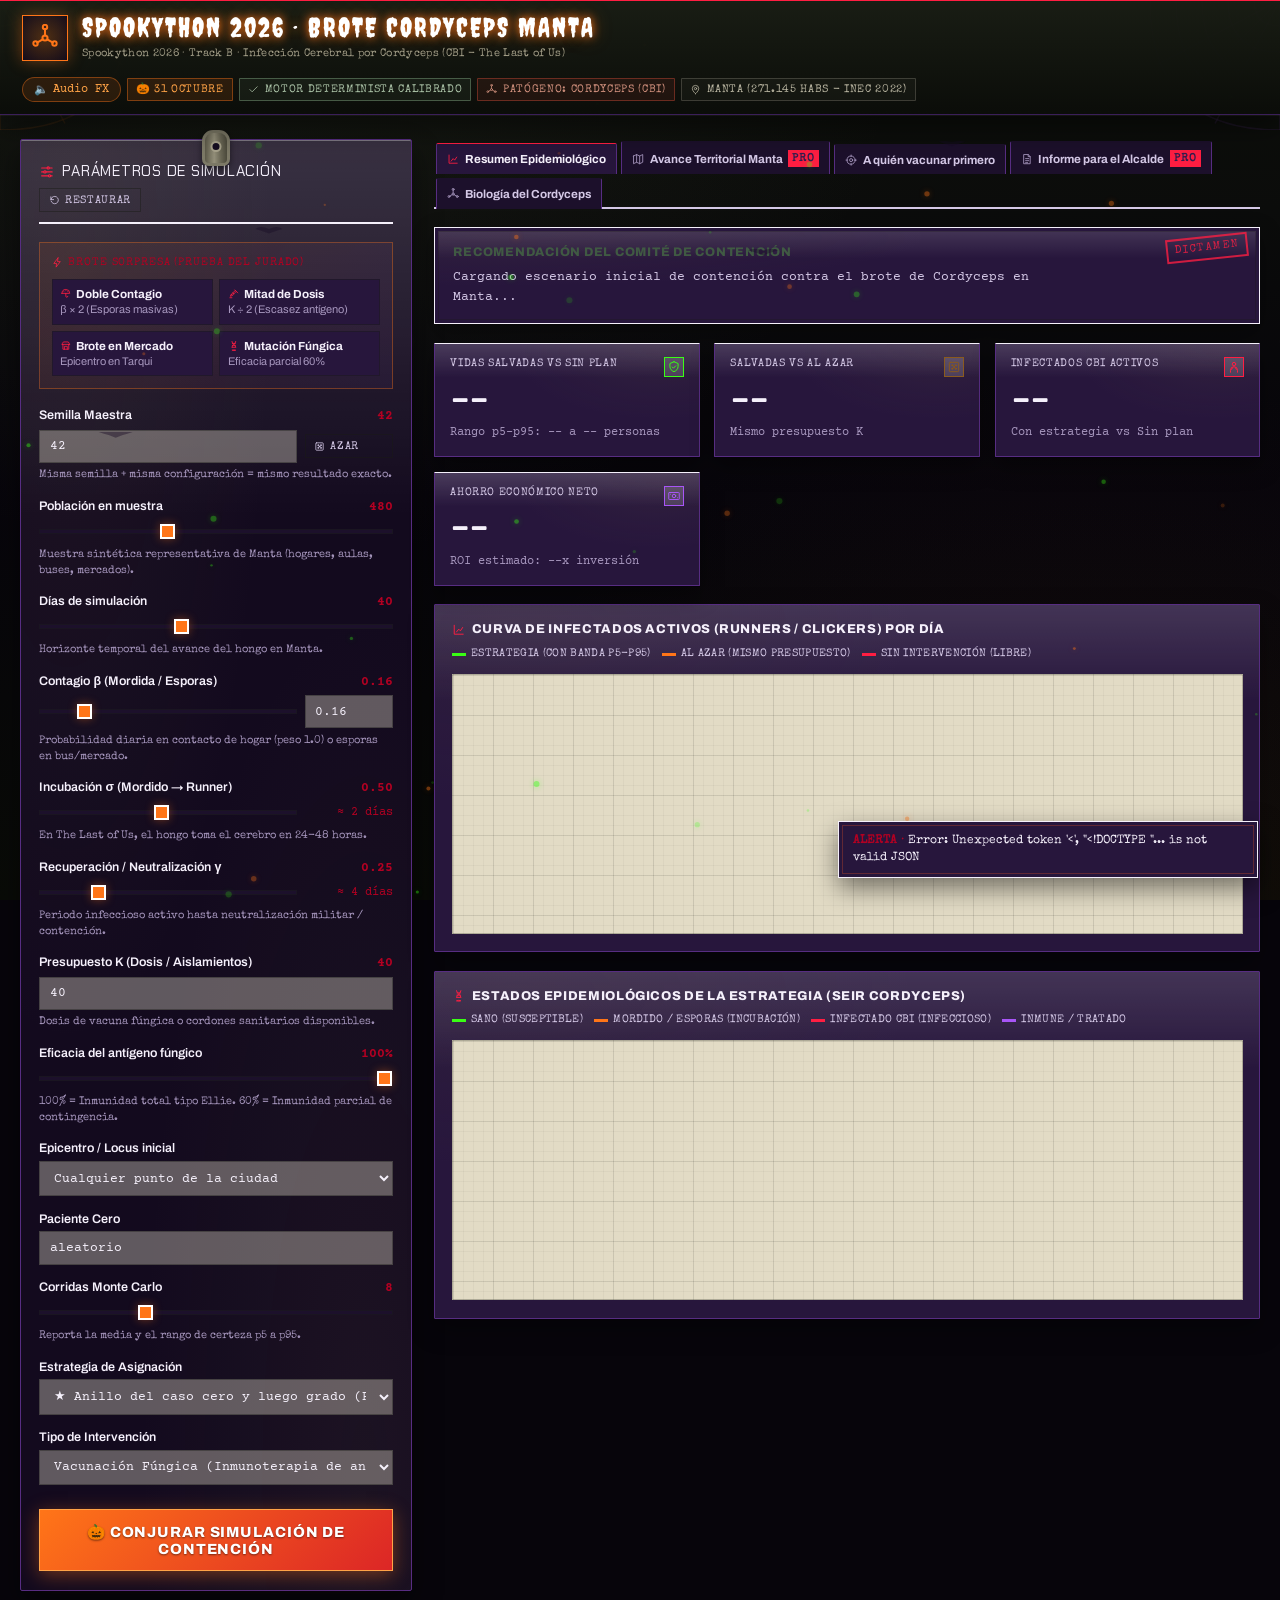
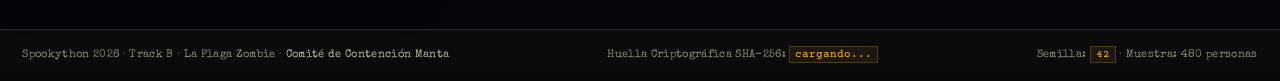
==== commit 89d83bfe: "Aws funcional Me quiero cor" ====
--- a/src/api/static/index.html
+++ b/src/api/static/index.html
@@ -2357,7 +2357,8 @@
       DOM.btnText.innerHTML = `<span class="spinner"></span> Simulando Monte Carlo...`;
 
       try {
-        const res = await fetch('/simulate', {
+        const API_BASE = /^(localhost|127\.0\.0\.1)$/.test(location.hostname) ? '' : '/api';
+        const res = await fetch(`${API_BASE}/simulate`, {
           method: 'POST',
           headers: { 'Content-Type': 'application/json' },
           body: JSON.stringify(params)
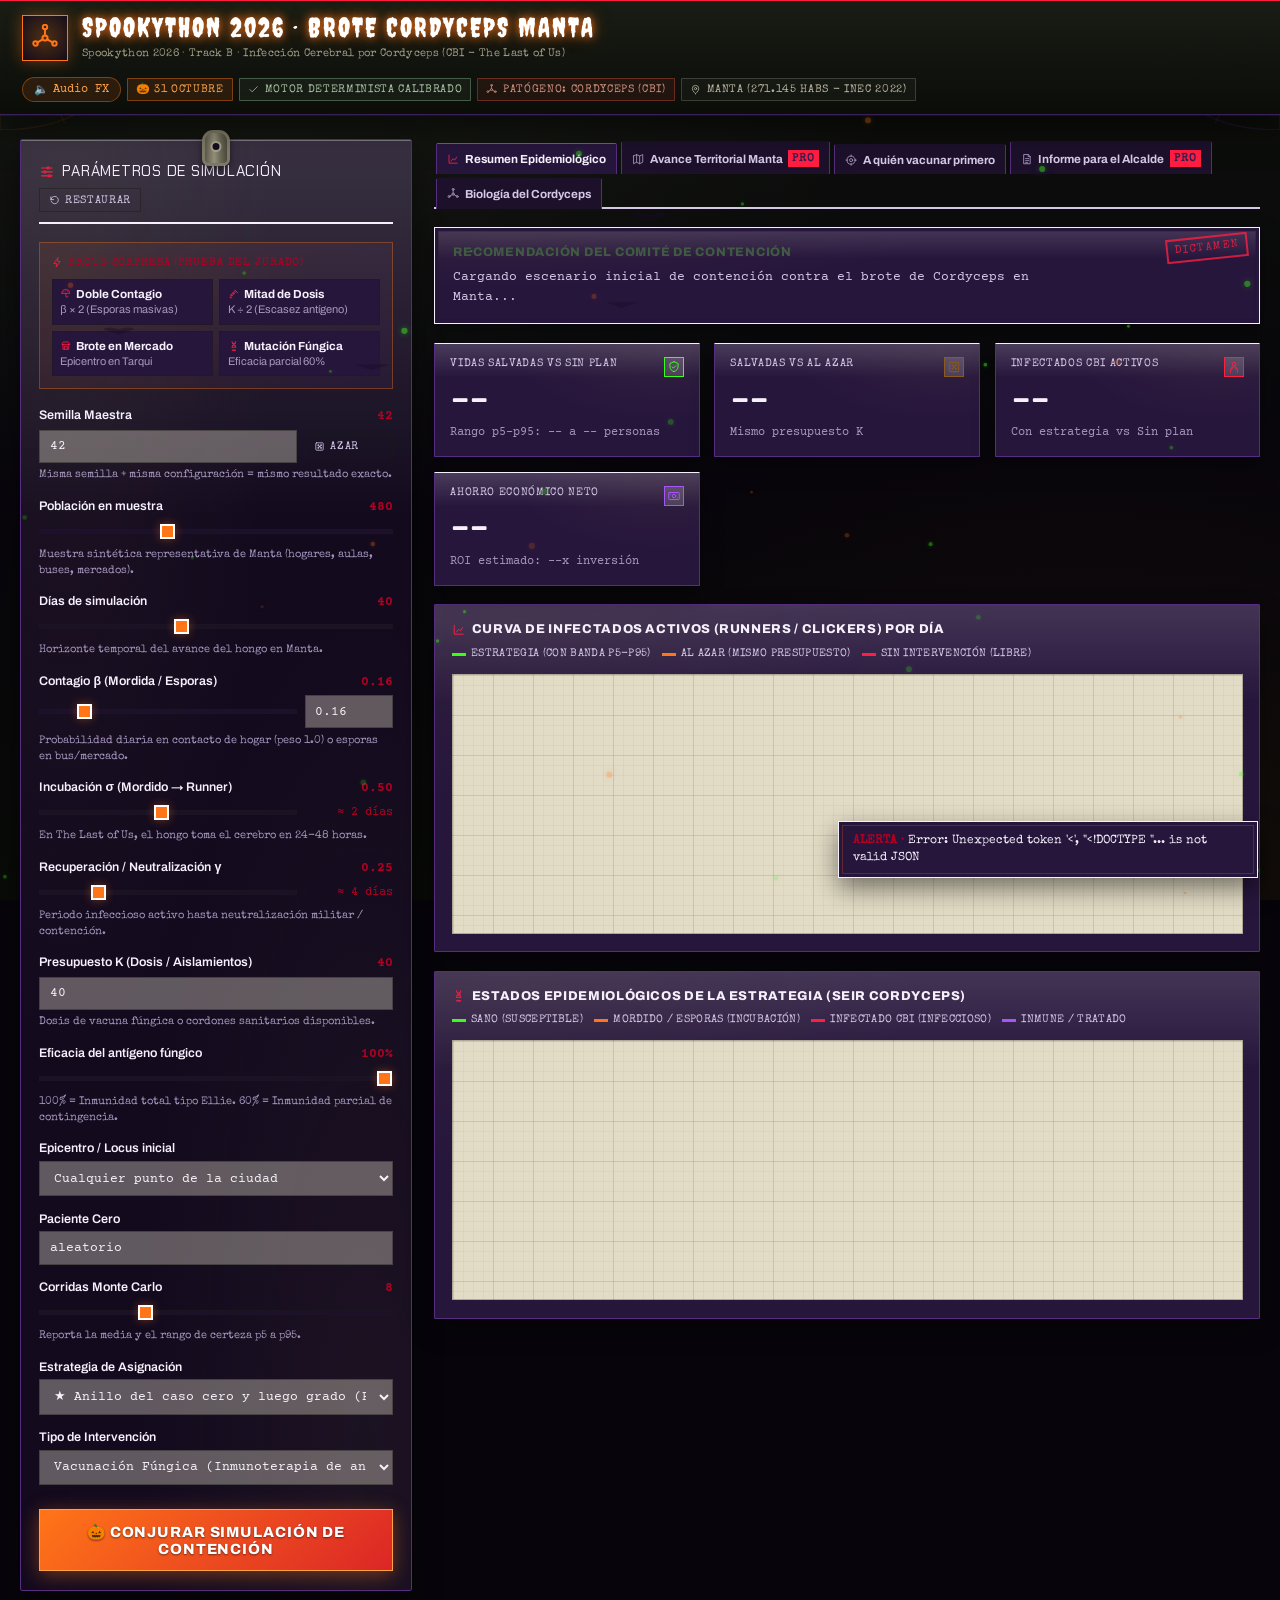
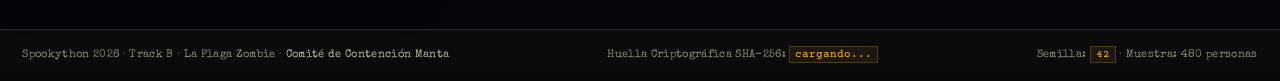
==== commit cfe0ba69: "Actualización de tareas y html" ====
--- a/src/api/static/index.html
+++ b/src/api/static/index.html
@@ -387,9 +387,13 @@
       outline: none;
       transition: border-color 0.15s ease, box-shadow 0.15s ease;
       font-family: var(--font-mono);
-      color-scheme: light;
+      color-scheme: dark;
       width: 100%;
       min-width: 0;
+    }
+    .field select option {
+      background: var(--paper-3);
+      color: var(--ink);
     }
     .field input::placeholder { color: var(--ink-3); }
     .field input:focus,
